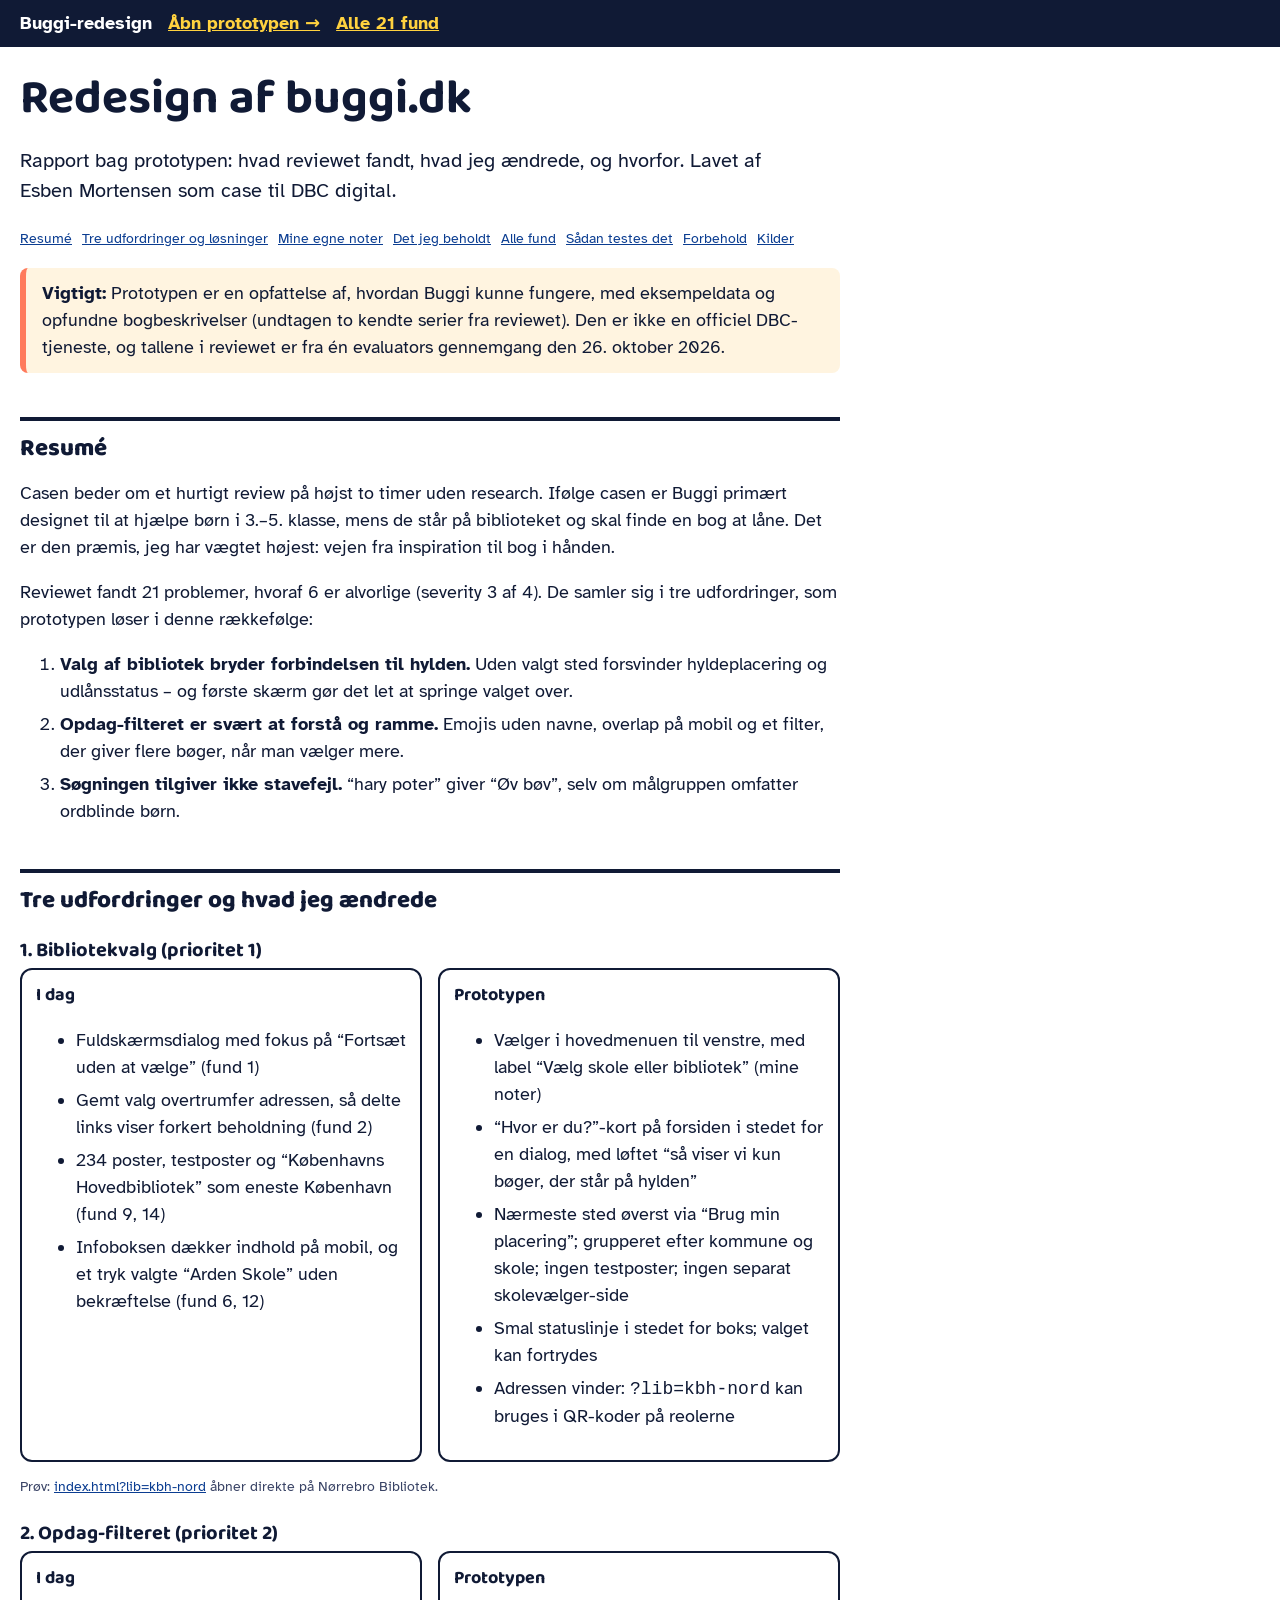
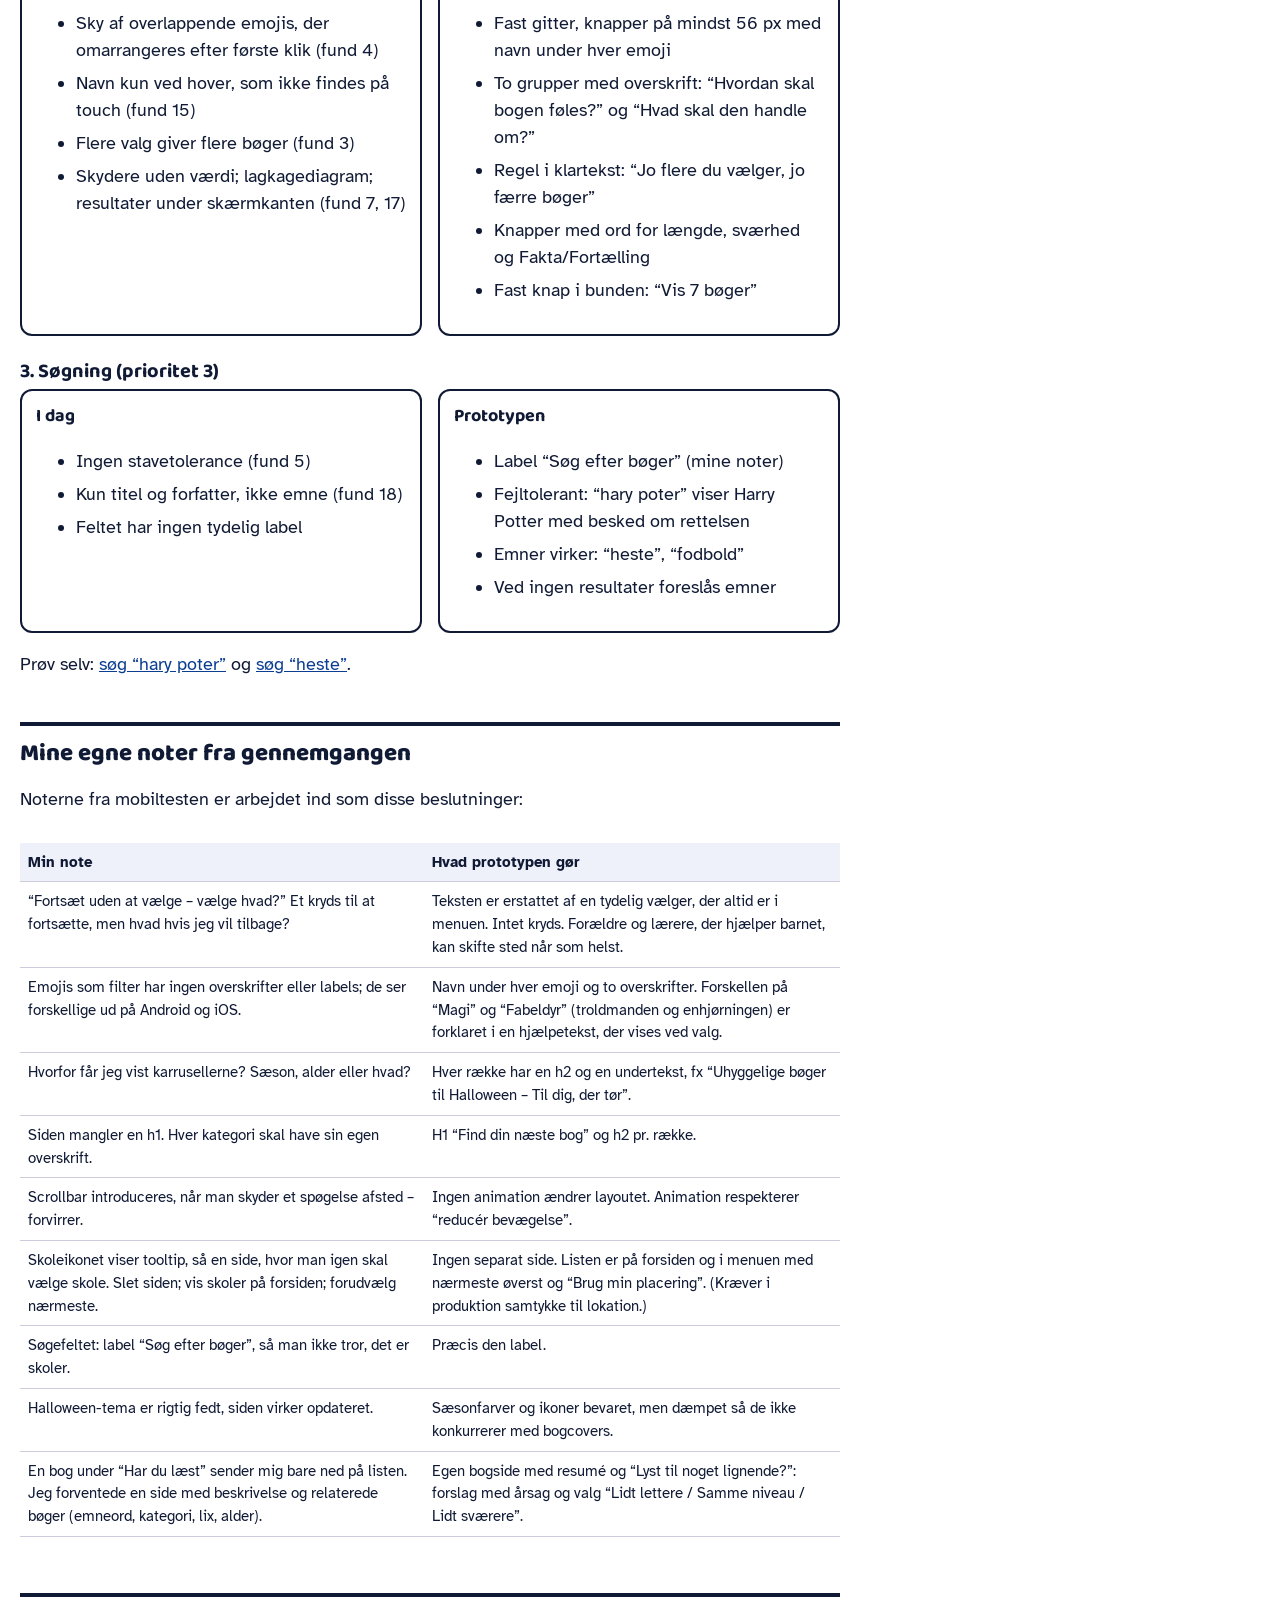
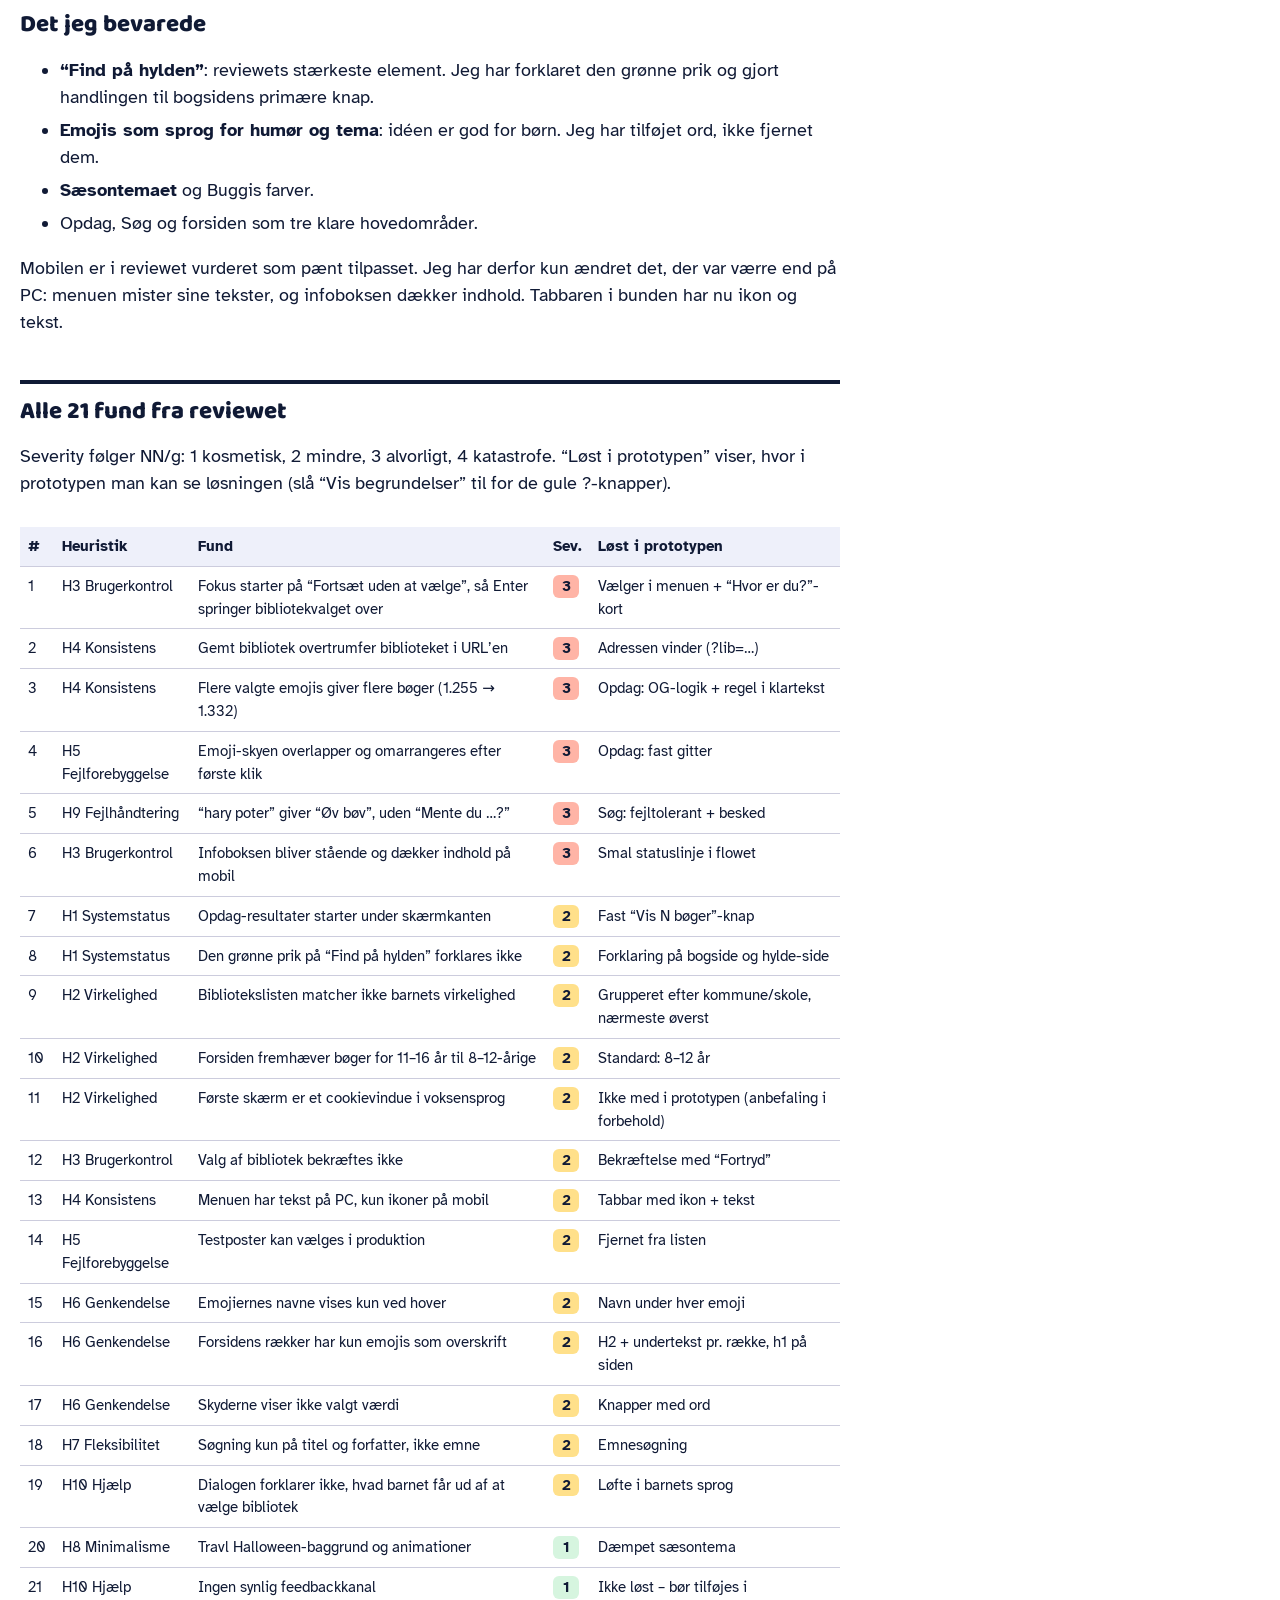
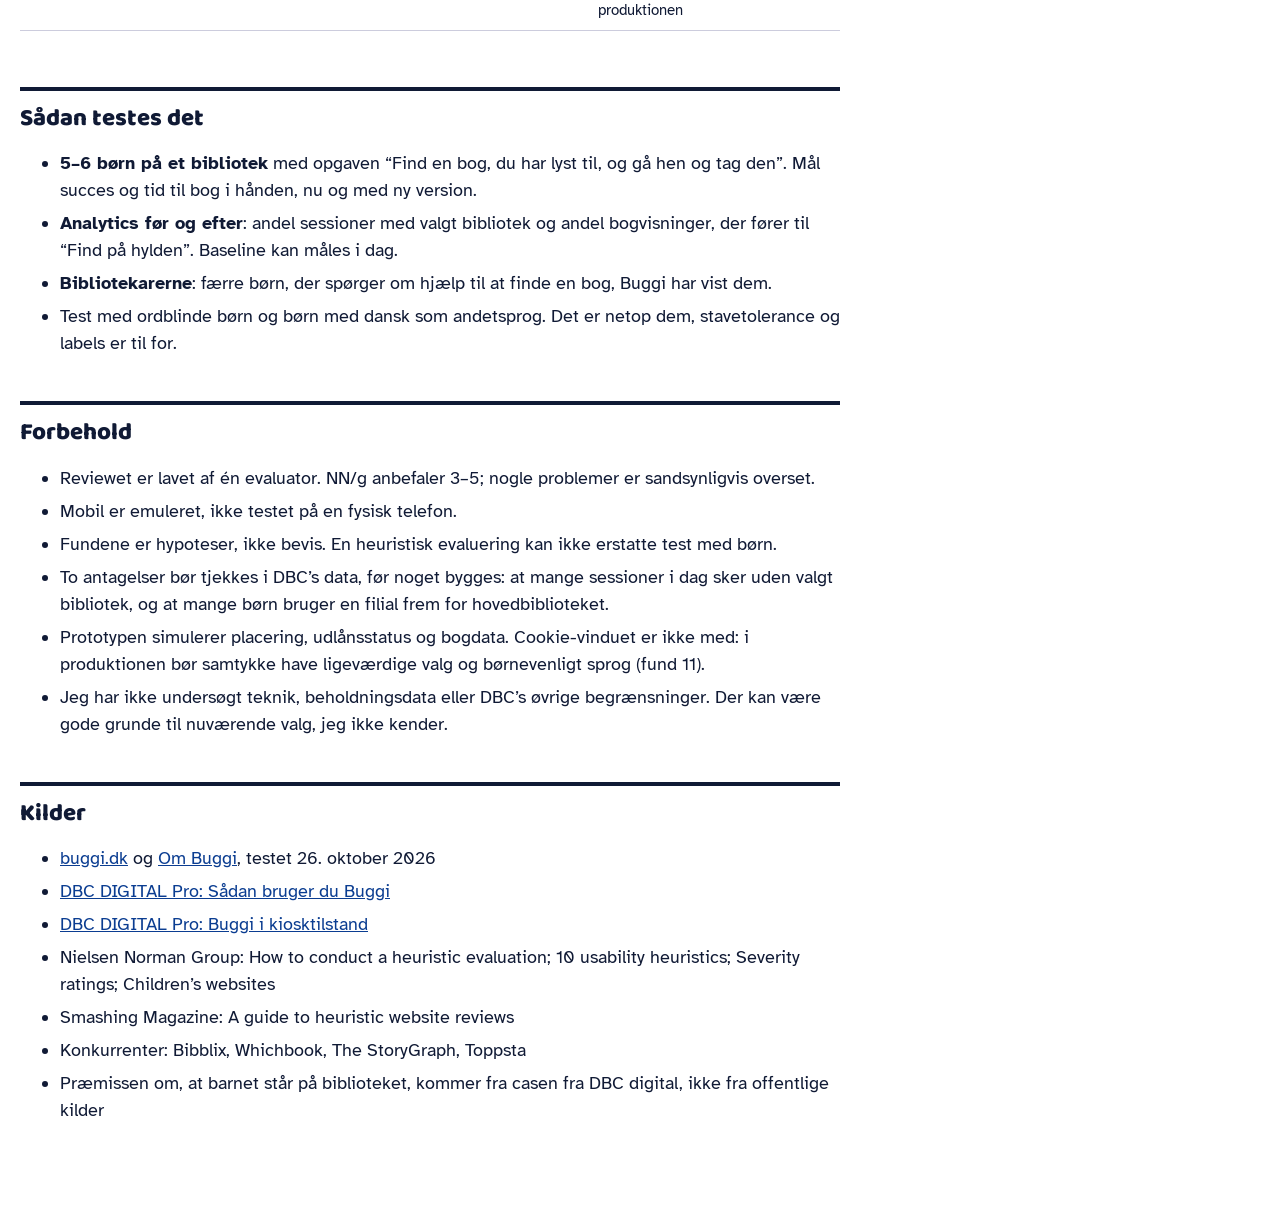
==== report.html @ 377892bb "Add Buggi redesign prototype with rationale and report Co-Authored-By: Claude Sonnet 5.5 <noreply@an" ====
<!doctype html>
<html lang="da">
<head>
<meta charset="utf-8">
<meta name="viewport" content="width=device-width, initial-scale=1">
<title>Redesign af Buggi: rapport og begrundelser</title>
<meta name="description" content="UX-review og begrundelser bag redesign-prototypen af buggi.dk. Lavet som case til DBC digital.">
<link href="https://fonts.googleapis.com/css2?family=Atkinson+Hyperlegible:wght@400;700&family=Baloo+2:wght@600;800&display=swap" rel="stylesheet">
<style>
  :root{--f-head:"Baloo 2","Atkinson Hyperlegible",system-ui,sans-serif}
  *{box-sizing:border-box}
  h1,h2,h3{font-family:var(--f-head);line-height:1.15;margin:0}
  h2{font-size:1.5rem;font-weight:800}
  body{margin:0;background:#fff;color:#101a35;font:400 18px/1.5 "Atkinson Hyperlegible",system-ui,sans-serif}
  .small{font-size:.9rem}
  main{max-width:860px;padding:24px 20px 80px}
  a{color:#0b3d91}
  h1{font-size:clamp(2rem,5vw,3rem)} h2{margin:44px 0 10px;border-top:4px solid #101a35;padding-top:14px} h3{margin:24px 0 6px;font-size:1.25rem}
  .top{background:#101a35;color:#fff;padding:10px 20px;display:flex;gap:16px;flex-wrap:wrap;align-items:center}
  .top a{color:#ffd23f;font-weight:700}
  .lead{font-size:1.25rem;max-width:60ch}
  .box{background:#fff4e0;border-left:6px solid #ff7a5c;padding:12px 16px;border-radius:8px;margin:16px 0}
  table{width:100%;border-collapse:collapse;font-size:.95rem;margin:12px 0}
  th,td{border-bottom:1px solid #ccd;padding:8px 8px;text-align:left;vertical-align:top}
  th{background:#eef0fa;position:sticky;top:0}
  .tbl{overflow-x:auto}
  .sev{display:inline-block;min-width:26px;text-align:center;border-radius:6px;font-weight:700;padding:0 6px}
  .s3{background:#ffb4a6}.s2{background:#ffe08a}.s1{background:#d6f5df}
  ol.t li,ul li{margin:6px 0}
  .tr{display:grid;grid-template-columns:1fr 1fr;gap:16px}
  .tr>div{border:2px solid #101a35;border-radius:12px;padding:12px 14px}
  .tr h4{margin:0 0 4px;font-family:var(--f-head)}
  @media (max-width:640px){.tr{grid-template-columns:1fr}}
  .toc a{display:inline-block;margin:2px 10px 2px 0}
  .small{color:#3a4466}
  h4{color:#101a35}
  :focus-visible{outline:3px solid #0b3d91}
</style>
</head>
<body>
<div class="top"><strong>Buggi-redesign</strong><a href="index.html">Åbn prototypen →</a><a href="#fund">Alle 21 fund</a></div>
<main>
<h1>Redesign af buggi.dk</h1>
<p class="lead">Rapport bag prototypen: hvad reviewet fandt, hvad jeg ændrede, og hvorfor. Lavet af Esben Mortensen som case til DBC digital.</p>
<p class="small toc"><a href="#resume">Resumé</a><a href="#valg">Tre udfordringer og løsninger</a><a href="#noter">Mine egne noter</a><a href="#behold">Det jeg beholdt</a><a href="#fund">Alle fund</a><a href="#test">Sådan testes det</a><a href="#forbehold">Forbehold</a><a href="#kilder">Kilder</a></p>
<div class="box"><b>Vigtigt:</b> Prototypen er en opfattelse af, hvordan Buggi kunne fungere, med eksempeldata og opfundne bogbeskrivelser (undtagen to kendte serier fra reviewet). Den er ikke en officiel DBC-tjeneste, og tallene i reviewet er fra én evaluators gennemgang den 26. oktober 2026.</div>

<h2 id="resume">Resumé</h2>
<p>Casen beder om et hurtigt review på højst to timer uden research. Ifølge casen er Buggi primært designet til at hjælpe børn i 3.–5. klasse, mens de står på biblioteket og skal finde en bog at låne. Det er den præmis, jeg har vægtet højest: vejen fra inspiration til bog i hånden.</p>
<p>Reviewet fandt 21 problemer, hvoraf 6 er alvorlige (severity 3 af 4). De samler sig i tre udfordringer, som prototypen løser i denne rækkefølge:</p>
<ol class="t">
  <li><b>Valg af bibliotek bryder forbindelsen til hylden.</b> Uden valgt sted forsvinder hyldeplacering og udlånsstatus – og første skærm gør det let at springe valget over.</li>
  <li><b>Opdag-filteret er svært at forstå og ramme.</b> Emojis uden navne, overlap på mobil og et filter, der giver flere bøger, når man vælger mere.</li>
  <li><b>Søgningen tilgiver ikke stavefejl.</b> “hary poter” giver “Øv bøv”, selv om målgruppen omfatter ordblinde børn.</li>
</ol>

<h2 id="valg">Tre udfordringer og hvad jeg ændrede</h2>
<h3>1. Bibliotekvalg (prioritet 1)</h3>
<div class="tr">
  <div><h4>I dag</h4><ul><li>Fuldskærmsdialog med fokus på “Fortsæt uden at vælge” (fund 1)</li><li>Gemt valg overtrumfer adressen, så delte links viser forkert beholdning (fund 2)</li><li>234 poster, testposter og “Københavns Hovedbibliotek” som eneste København (fund 9, 14)</li><li>Infoboksen dækker indhold på mobil, og et tryk valgte “Arden Skole” uden bekræftelse (fund 6, 12)</li></ul></div>
  <div><h4>Prototypen</h4><ul><li>Vælger i hovedmenuen til venstre, med label “Vælg skole eller bibliotek” (mine noter)</li><li>“Hvor er du?”-kort på forsiden i stedet for en dialog, med løftet “så viser vi kun bøger, der står på hylden”</li><li>Nærmeste sted øverst via “Brug min placering”; grupperet efter kommune og skole; ingen testposter; ingen separat skolevælger-side</li><li>Smal statuslinje i stedet for boks; valget kan fortrydes</li><li>Adressen vinder: <code>?lib=kbh-nord</code> kan bruges i QR-koder på reolerne</li></ul></div>
</div>
<p class="small">Prøv: <a href="index.html?lib=kbh-nord">index.html?lib=kbh-nord</a> åbner direkte på Nørrebro Bibliotek.</p>
<h3>2. Opdag-filteret (prioritet 2)</h3>
<div class="tr">
  <div><h4>I dag</h4><ul><li>Sky af overlappende emojis, der omarrangeres efter første klik (fund 4)</li><li>Navn kun ved hover, som ikke findes på touch (fund 15)</li><li>Flere valg giver flere bøger (fund 3)</li><li>Skydere uden værdi; lagkagediagram; resultater under skærmkanten (fund 7, 17)</li></ul></div>
  <div><h4>Prototypen</h4><ul><li>Fast gitter, knapper på mindst 56 px med navn under hver emoji</li><li>To grupper med overskrift: “Hvordan skal bogen føles?” og “Hvad skal den handle om?”</li><li>Regel i klartekst: “Jo flere du vælger, jo færre bøger”</li><li>Knapper med ord for længde, sværhed og Fakta/Fortælling</li><li>Fast knap i bunden: “Vis 7 bøger”</li></ul></div>
</div>
<h3>3. Søgning (prioritet 3)</h3>
<div class="tr">
  <div><h4>I dag</h4><ul><li>Ingen stavetolerance (fund 5)</li><li>Kun titel og forfatter, ikke emne (fund 18)</li><li>Feltet har ingen tydelig label</li></ul></div>
  <div><h4>Prototypen</h4><ul><li>Label “Søg efter bøger” (mine noter)</li><li>Fejltolerant: “hary poter” viser Harry Potter med besked om rettelsen</li><li>Emner virker: “heste”, “fodbold”</li><li>Ved ingen resultater foreslås emner</li></ul></div>
</div>
<p>Prøv selv: <a href="index.html#/search?q=hary%20poter">søg “hary poter”</a> og <a href="index.html#/search?q=heste">søg “heste”</a>.</p>

<h2 id="noter">Mine egne noter fra gennemgangen</h2>
<p>Noterne fra mobiltesten er arbejdet ind som disse beslutninger:</p>
<div class="tbl"><table>
<tr><th>Min note</th><th>Hvad prototypen gør</th></tr>
<tr><td>“Fortsæt uden at vælge – vælge hvad?” Et kryds til at fortsætte, men hvad hvis jeg vil tilbage?</td><td>Teksten er erstattet af en tydelig vælger, der altid er i menuen. Intet kryds. Forældre og lærere, der hjælper barnet, kan skifte sted når som helst.</td></tr>
<tr><td>Emojis som filter har ingen overskrifter eller labels; de ser forskellige ud på Android og iOS.</td><td>Navn under hver emoji og to overskrifter. Forskellen på “Magi” og “Fabeldyr” (troldmanden og enhjørningen) er forklaret i en hjælpetekst, der vises ved valg.</td></tr>
<tr><td>Hvorfor får jeg vist karrusellerne? Sæson, alder eller hvad?</td><td>Hver række har en h2 og en undertekst, fx “Uhyggelige bøger til Halloween – Til dig, der tør”.</td></tr>
<tr><td>Siden mangler en h1. Hver kategori skal have sin egen overskrift.</td><td>H1 “Find din næste bog” og h2 pr. række.</td></tr>
<tr><td>Scrollbar introduceres, når man skyder et spøgelse afsted – forvirrer.</td><td>Ingen animation ændrer layoutet. Animation respekterer “reducér bevægelse”.</td></tr>
<tr><td>Skoleikonet viser tooltip, så en side, hvor man igen skal vælge skole. Slet siden; vis skoler på forsiden; forudvælg nærmeste.</td><td>Ingen separat side. Listen er på forsiden og i menuen med nærmeste øverst og “Brug min placering”. (Kræver i produktion samtykke til lokation.)</td></tr>
<tr><td>Søgefeltet: label “Søg efter bøger”, så man ikke tror, det er skoler.</td><td>Præcis den label.</td></tr>
<tr><td>Halloween-tema er rigtig fedt, siden virker opdateret.</td><td>Sæsonfarver og ikoner bevaret, men dæmpet så de ikke konkurrerer med bogcovers.</td></tr>
<tr><td>En bog under “Har du læst” sender mig bare ned på listen. Jeg forventede en side med beskrivelse og relaterede bøger (emneord, kategori, lix, alder).</td><td>Egen bogside med resumé og “Lyst til noget lignende?”: forslag med årsag og valg “Lidt lettere / Samme niveau / Lidt sværere”.</td></tr>
</table></div>

<h2 id="behold">Det jeg bevarede</h2>
<ul>
  <li><b>“Find på hylden”</b>: reviewets stærkeste element. Jeg har forklaret den grønne prik og gjort handlingen til bogsidens primære knap.</li>
  <li><b>Emojis som sprog for humør og tema</b>: idéen er god for børn. Jeg har tilføjet ord, ikke fjernet dem.</li>
  <li><b>Sæsontemaet</b> og Buggis farver.</li>
  <li>Opdag, Søg og forsiden som tre klare hovedområder.</li>
</ul>
<p>Mobilen er i reviewet vurderet som pænt tilpasset. Jeg har derfor kun ændret det, der var værre end på PC: menuen mister sine tekster, og infoboksen dækker indhold. Tabbaren i bunden har nu ikon og tekst.</p>

<h2 id="fund">Alle 21 fund fra reviewet</h2>
<p>Severity følger NN/g: 1 kosmetisk, 2 mindre, 3 alvorligt, 4 katastrofe. “Løst i prototypen” viser, hvor i prototypen man kan se løsningen (slå “Vis begrundelser” til for de gule ?-knapper).</p>
<div class="tbl"><table id="ftab"><thead><tr><th>#</th><th>Heuristik</th><th>Fund</th><th>Sev.</th><th>Løst i prototypen</th></tr></thead><tbody></tbody></table></div>

<h2 id="test">Sådan testes det</h2>
<ul>
  <li><b>5–6 børn på et bibliotek</b> med opgaven “Find en bog, du har lyst til, og gå hen og tag den”. Mål succes og tid til bog i hånden, nu og med ny version.</li>
  <li><b>Analytics før og efter</b>: andel sessioner med valgt bibliotek og andel bogvisninger, der fører til “Find på hylden”. Baseline kan måles i dag.</li>
  <li><b>Bibliotekarerne</b>: færre børn, der spørger om hjælp til at finde en bog, Buggi har vist dem.</li>
  <li>Test med ordblinde børn og børn med dansk som andetsprog. Det er netop dem, stavetolerance og labels er til for.</li>
</ul>

<h2 id="forbehold">Forbehold</h2>
<ul>
  <li>Reviewet er lavet af én evaluator. NN/g anbefaler 3–5; nogle problemer er sandsynligvis overset.</li>
  <li>Mobil er emuleret, ikke testet på en fysisk telefon.</li>
  <li>Fundene er hypoteser, ikke bevis. En heuristisk evaluering kan ikke erstatte test med børn.</li>
  <li>To antagelser bør tjekkes i DBC’s data, før noget bygges: at mange sessioner i dag sker uden valgt bibliotek, og at mange børn bruger en filial frem for hovedbiblioteket.</li>
  <li>Prototypen simulerer placering, udlånsstatus og bogdata. Cookie-vinduet er ikke med: i produktionen bør samtykke have ligeværdige valg og børnevenligt sprog (fund 11).</li>
  <li>Jeg har ikke undersøgt teknik, beholdningsdata eller DBC’s øvrige begrænsninger. Der kan være gode grunde til nuværende valg, jeg ikke kender.</li>
</ul>

<h2 id="kilder">Kilder</h2>
<ul>
  <li><a href="https://buggi.dk">buggi.dk</a> og <a href="https://buggi.dk/about">Om Buggi</a>, testet 26. oktober 2026</li>
  <li><a href="https://pro.dbcdigital.dk/dokumentation/buggi/saadan-bruges-buggi/">DBC DIGITAL Pro: Sådan bruger du Buggi</a></li>
  <li><a href="https://pro.dbcdigital.dk/dokumentation/buggi/buggi-i-kiosktilstand/">DBC DIGITAL Pro: Buggi i kiosktilstand</a></li>
  <li>Nielsen Norman Group: How to conduct a heuristic evaluation; 10 usability heuristics; Severity ratings; Children’s websites</li>
  <li>Smashing Magazine: A guide to heuristic website reviews</li>
  <li>Konkurrenter: Bibblix, Whichbook, The StoryGraph, Toppsta</li>
  <li>Præmissen om, at barnet står på biblioteket, kommer fra casen fra DBC digital, ikke fra offentlige kilder</li>
</ul>
</main>
<script>
const F=[
[1,"H3 Brugerkontrol","Fokus starter på “Fortsæt uden at vælge”, så Enter springer bibliotekvalget over",3,"Vælger i menuen + “Hvor er du?”-kort"],
[2,"H4 Konsistens","Gemt bibliotek overtrumfer biblioteket i URL’en",3,"Adressen vinder (?lib=…)"],
[3,"H4 Konsistens","Flere valgte emojis giver flere bøger (1.255 → 1.332)",3,"Opdag: OG-logik + regel i klartekst"],
[4,"H5 Fejlforebyggelse","Emoji-skyen overlapper og omarrangeres efter første klik",3,"Opdag: fast gitter"],
[5,"H9 Fejlhåndtering","“hary poter” giver “Øv bøv”, uden “Mente du …?”",3,"Søg: fejltolerant + besked"],
[6,"H3 Brugerkontrol","Infoboksen bliver stående og dækker indhold på mobil",3,"Smal statuslinje i flowet"],
[7,"H1 Systemstatus","Opdag-resultater starter under skærmkanten",2,"Fast “Vis N bøger”-knap"],
[8,"H1 Systemstatus","Den grønne prik på “Find på hylden” forklares ikke",2,"Forklaring på bogside og hylde-side"],
[9,"H2 Virkelighed","Bibliotekslisten matcher ikke barnets virkelighed",2,"Grupperet efter kommune/skole, nærmeste øverst"],
[10,"H2 Virkelighed","Forsiden fremhæver bøger for 11–16 år til 8–12-årige",2,"Standard: 8–12 år"],
[11,"H2 Virkelighed","Første skærm er et cookievindue i voksensprog",2,"Ikke med i prototypen (anbefaling i forbehold)"],
[12,"H3 Brugerkontrol","Valg af bibliotek bekræftes ikke",2,"Bekræftelse med “Fortryd”"],
[13,"H4 Konsistens","Menuen har tekst på PC, kun ikoner på mobil",2,"Tabbar med ikon + tekst"],
[14,"H5 Fejlforebyggelse","Testposter kan vælges i produktion",2,"Fjernet fra listen"],
[15,"H6 Genkendelse","Emojiernes navne vises kun ved hover",2,"Navn under hver emoji"],
[16,"H6 Genkendelse","Forsidens rækker har kun emojis som overskrift",2,"H2 + undertekst pr. række, h1 på siden"],
[17,"H6 Genkendelse","Skyderne viser ikke valgt værdi",2,"Knapper med ord"],
[18,"H7 Fleksibilitet","Søgning kun på titel og forfatter, ikke emne",2,"Emnesøgning"],
[19,"H10 Hjælp","Dialogen forklarer ikke, hvad barnet får ud af at vælge bibliotek",2,"Løfte i barnets sprog"],
[20,"H8 Minimalisme","Travl Halloween-baggrund og animationer",1,"Dæmpet sæsontema"],
[21,"H10 Hjælp","Ingen synlig feedbackkanal",1,"Ikke løst – bør tilføjes i produktionen"]];
document.querySelector("#ftab tbody").innerHTML=F.map(r=>`<tr><td>${r[0]}</td><td>${r[1]}</td><td>${r[2]}</td><td><span class="sev s${r[3]}">${r[3]}</span></td><td>${r[4]}</td></tr>`).join("");
</script>
</body>
</html>
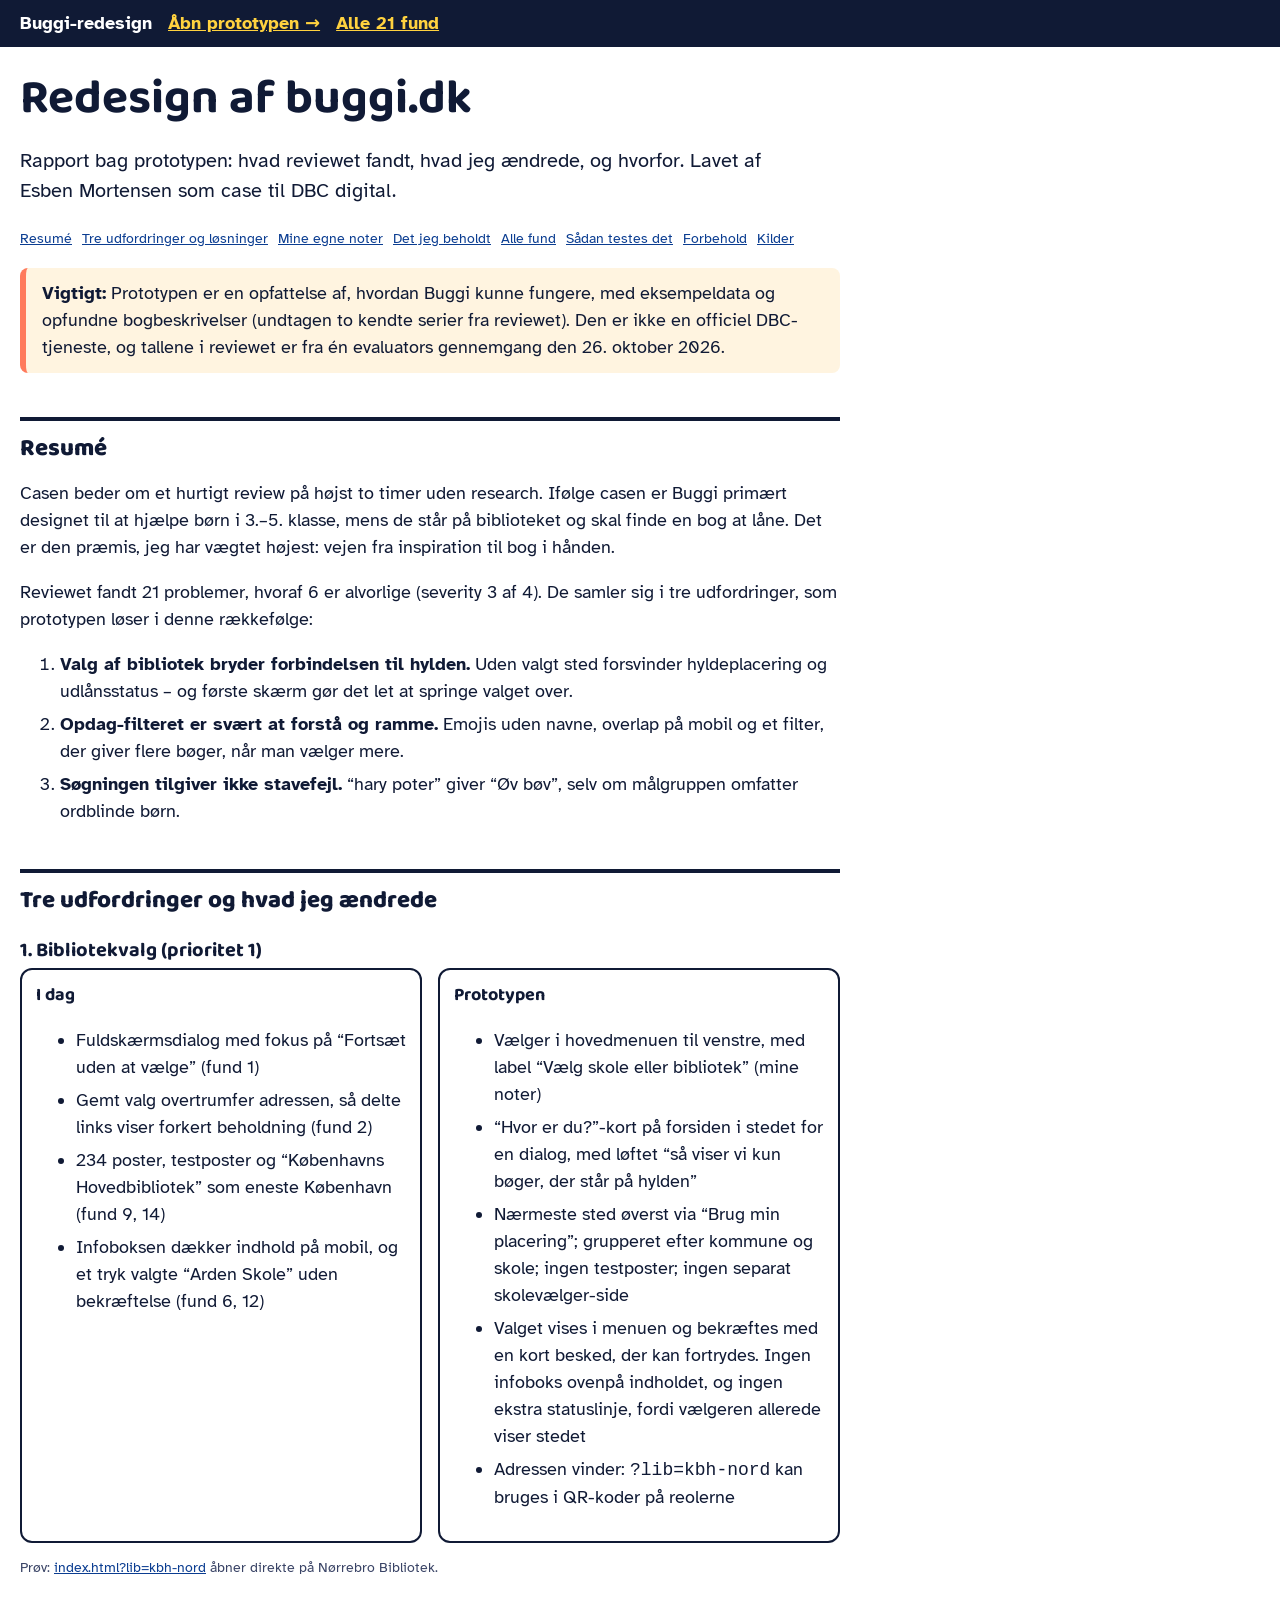
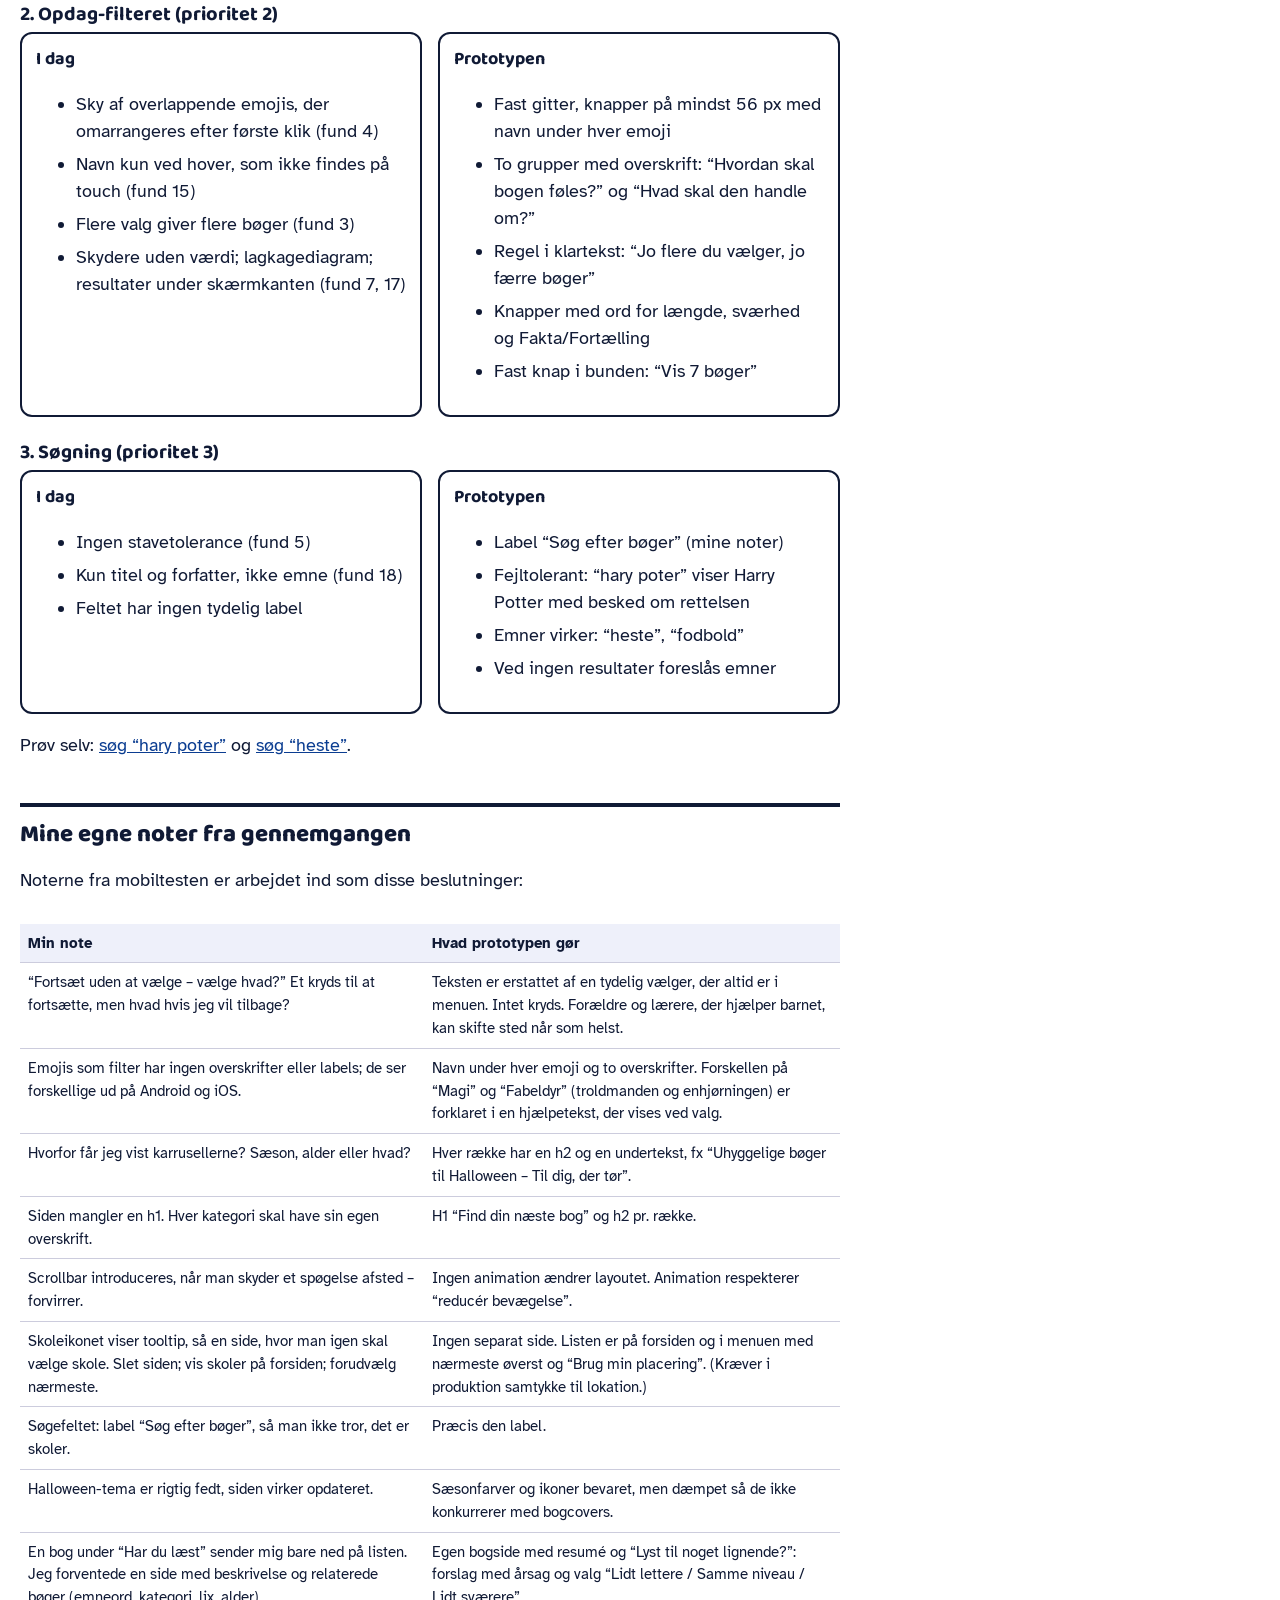
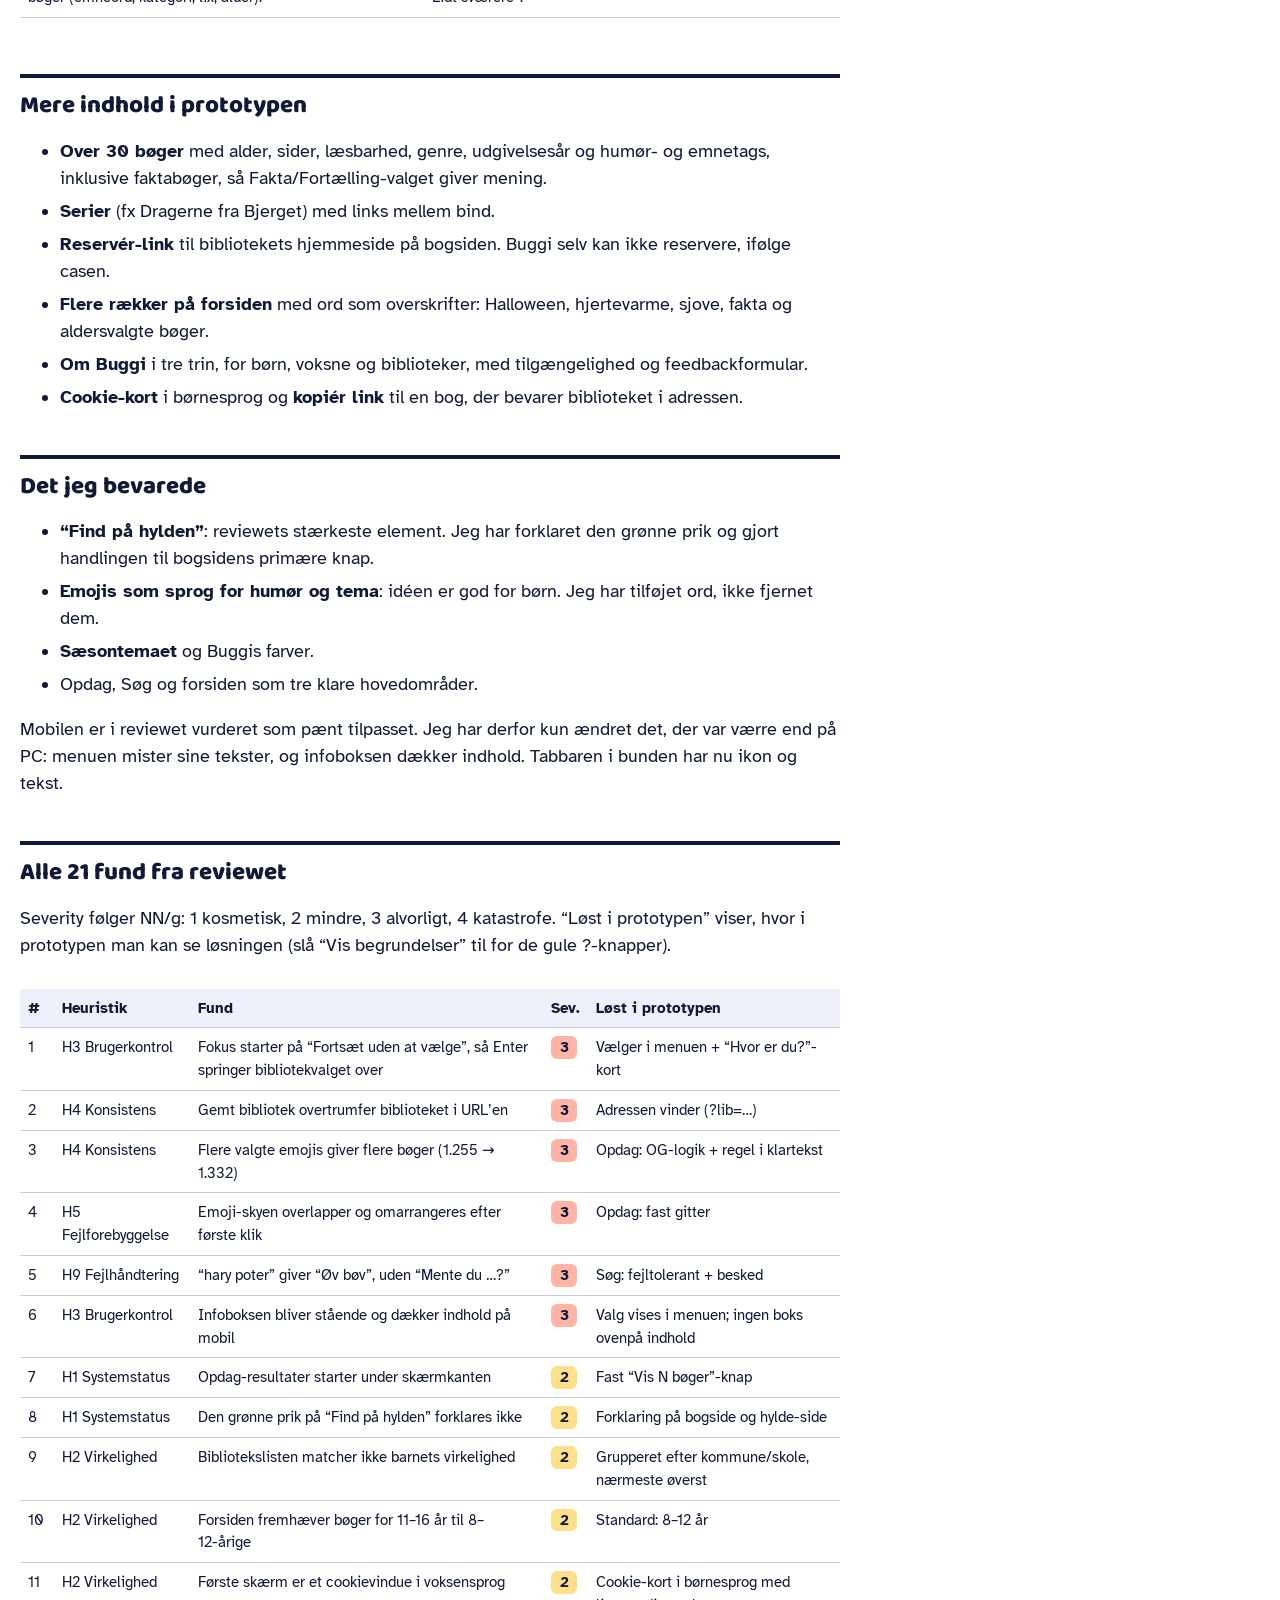
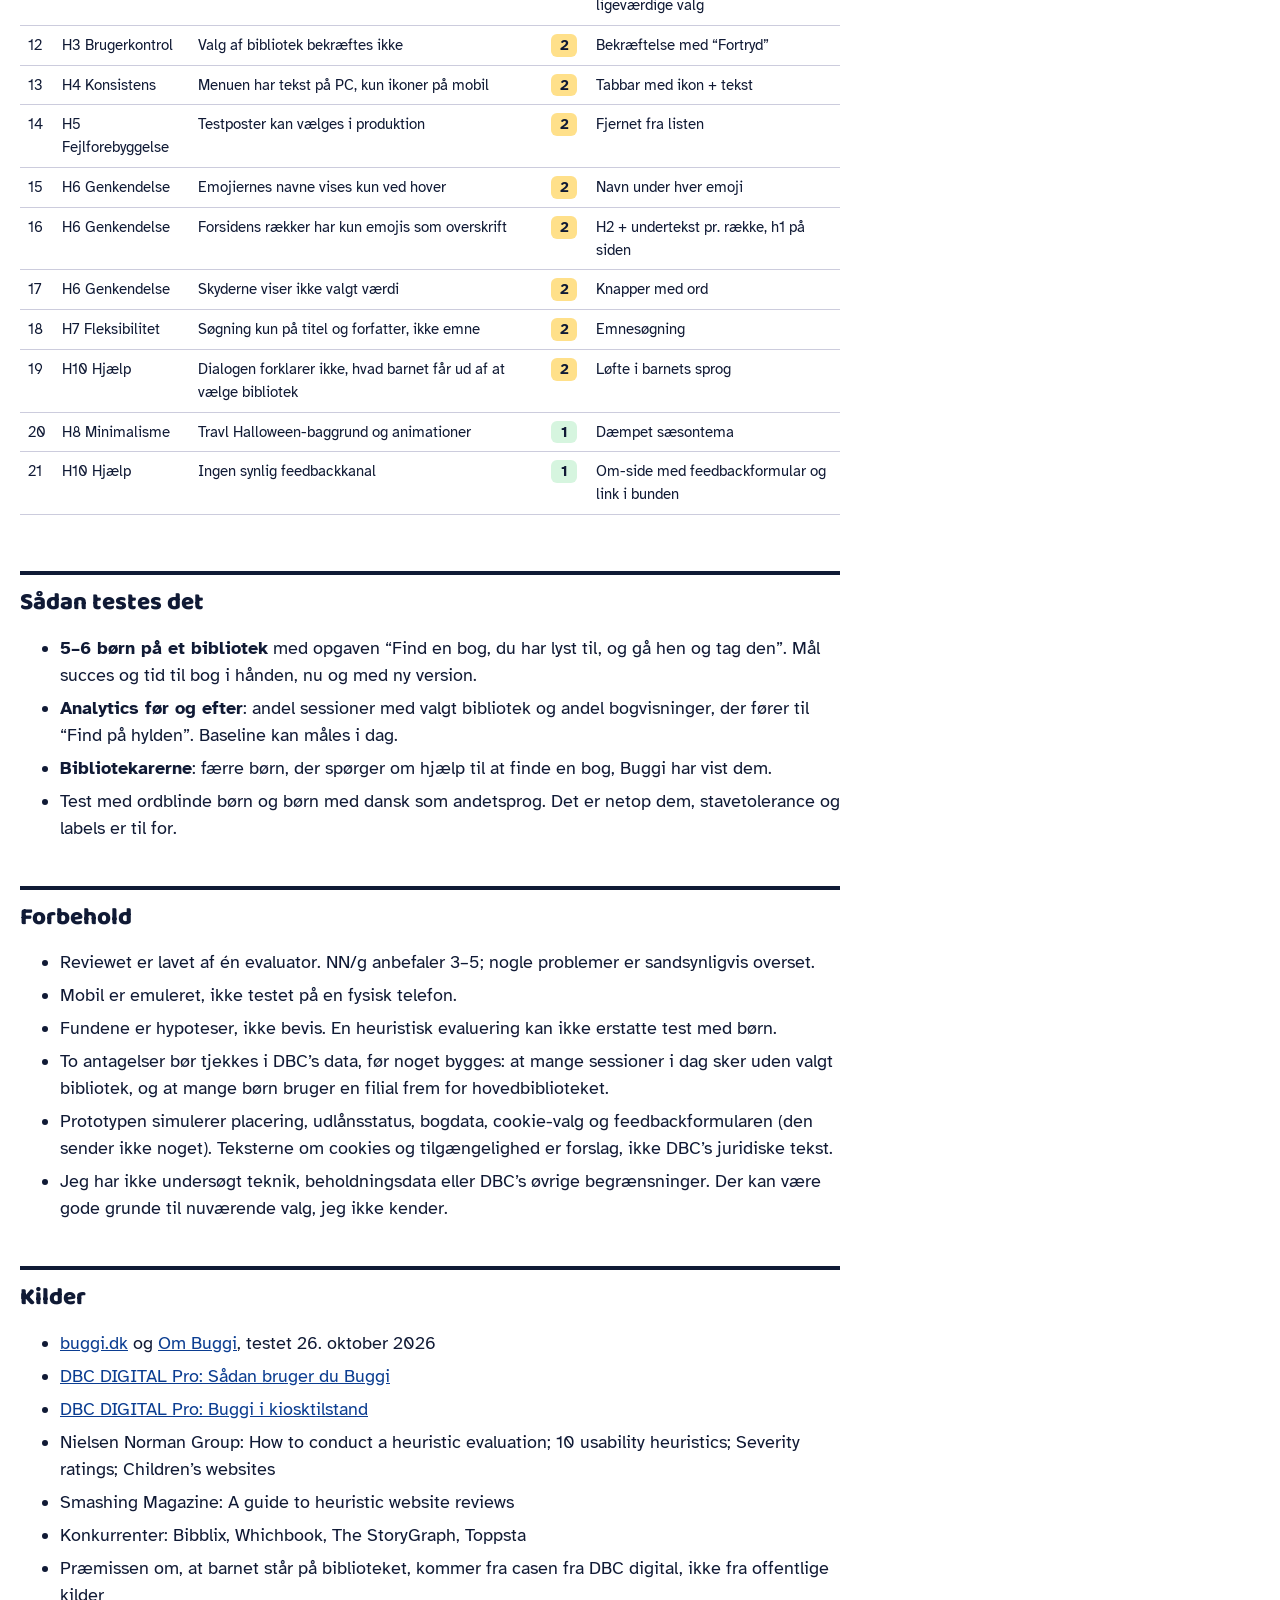
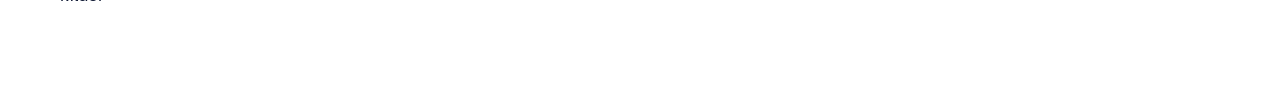
==== commit 1174b0ba: "Fuldend prototype: flere bøger, serier, Om-side, feedback, cookie-kort; fjern statuslinje Co-Authore" ====
--- a/report.html
+++ b/report.html
@@ -58,7 +58,7 @@
 <h3>1. Bibliotekvalg (prioritet 1)</h3>
 <div class="tr">
   <div><h4>I dag</h4><ul><li>Fuldskærmsdialog med fokus på “Fortsæt uden at vælge” (fund 1)</li><li>Gemt valg overtrumfer adressen, så delte links viser forkert beholdning (fund 2)</li><li>234 poster, testposter og “Københavns Hovedbibliotek” som eneste København (fund 9, 14)</li><li>Infoboksen dækker indhold på mobil, og et tryk valgte “Arden Skole” uden bekræftelse (fund 6, 12)</li></ul></div>
-  <div><h4>Prototypen</h4><ul><li>Vælger i hovedmenuen til venstre, med label “Vælg skole eller bibliotek” (mine noter)</li><li>“Hvor er du?”-kort på forsiden i stedet for en dialog, med løftet “så viser vi kun bøger, der står på hylden”</li><li>Nærmeste sted øverst via “Brug min placering”; grupperet efter kommune og skole; ingen testposter; ingen separat skolevælger-side</li><li>Smal statuslinje i stedet for boks; valget kan fortrydes</li><li>Adressen vinder: <code>?lib=kbh-nord</code> kan bruges i QR-koder på reolerne</li></ul></div>
+  <div><h4>Prototypen</h4><ul><li>Vælger i hovedmenuen til venstre, med label “Vælg skole eller bibliotek” (mine noter)</li><li>“Hvor er du?”-kort på forsiden i stedet for en dialog, med løftet “så viser vi kun bøger, der står på hylden”</li><li>Nærmeste sted øverst via “Brug min placering”; grupperet efter kommune og skole; ingen testposter; ingen separat skolevælger-side</li><li>Valget vises i menuen og bekræftes med en kort besked, der kan fortrydes. Ingen infoboks ovenpå indholdet, og ingen ekstra statuslinje, fordi vælgeren allerede viser stedet</li><li>Adressen vinder: <code>?lib=kbh-nord</code> kan bruges i QR-koder på reolerne</li></ul></div>
 </div>
 <p class="small">Prøv: <a href="index.html?lib=kbh-nord">index.html?lib=kbh-nord</a> åbner direkte på Nørrebro Bibliotek.</p>
 <h3>2. Opdag-filteret (prioritet 2)</h3>
@@ -88,6 +88,7 @@
 <tr><td>En bog under “Har du læst” sender mig bare ned på listen. Jeg forventede en side med beskrivelse og relaterede bøger (emneord, kategori, lix, alder).</td><td>Egen bogside med resumé og “Lyst til noget lignende?”: forslag med årsag og valg “Lidt lettere / Samme niveau / Lidt sværere”.</td></tr>
 </table></div>
 
+<h2 id="indhold">Mere indhold i prototypen</h2><ul><li><b>Over 30 bøger</b> med alder, sider, læsbarhed, genre, udgivelsesår og humør- og emnetags, inklusive faktabøger, så Fakta/Fortælling-valget giver mening.</li><li><b>Serier</b> (fx Dragerne fra Bjerget) med links mellem bind.</li><li><b>Reservér-link</b> til bibliotekets hjemmeside på bogsiden. Buggi selv kan ikke reservere, ifølge casen.</li><li><b>Flere rækker på forsiden</b> med ord som overskrifter: Halloween, hjertevarme, sjove, fakta og aldersvalgte bøger.</li><li><b>Om Buggi</b> i tre trin, for børn, voksne og biblioteker, med tilgængelighed og feedbackformular.</li><li><b>Cookie-kort</b> i børnesprog og <b>kopiér link</b> til en bog, der bevarer biblioteket i adressen.</li></ul>
 <h2 id="behold">Det jeg bevarede</h2>
 <ul>
   <li><b>“Find på hylden”</b>: reviewets stærkeste element. Jeg har forklaret den grønne prik og gjort handlingen til bogsidens primære knap.</li>
@@ -115,7 +116,7 @@
   <li>Mobil er emuleret, ikke testet på en fysisk telefon.</li>
   <li>Fundene er hypoteser, ikke bevis. En heuristisk evaluering kan ikke erstatte test med børn.</li>
   <li>To antagelser bør tjekkes i DBC’s data, før noget bygges: at mange sessioner i dag sker uden valgt bibliotek, og at mange børn bruger en filial frem for hovedbiblioteket.</li>
-  <li>Prototypen simulerer placering, udlånsstatus og bogdata. Cookie-vinduet er ikke med: i produktionen bør samtykke have ligeværdige valg og børnevenligt sprog (fund 11).</li>
+  <li>Prototypen simulerer placering, udlånsstatus, bogdata, cookie-valg og feedbackformularen (den sender ikke noget). Teksterne om cookies og tilgængelighed er forslag, ikke DBC’s juridiske tekst.</li>
   <li>Jeg har ikke undersøgt teknik, beholdningsdata eller DBC’s øvrige begrænsninger. Der kan være gode grunde til nuværende valg, jeg ikke kender.</li>
 </ul>
 
@@ -137,12 +138,12 @@
 [3,"H4 Konsistens","Flere valgte emojis giver flere bøger (1.255 → 1.332)",3,"Opdag: OG-logik + regel i klartekst"],
 [4,"H5 Fejlforebyggelse","Emoji-skyen overlapper og omarrangeres efter første klik",3,"Opdag: fast gitter"],
 [5,"H9 Fejlhåndtering","“hary poter” giver “Øv bøv”, uden “Mente du …?”",3,"Søg: fejltolerant + besked"],
-[6,"H3 Brugerkontrol","Infoboksen bliver stående og dækker indhold på mobil",3,"Smal statuslinje i flowet"],
+[6,"H3 Brugerkontrol","Infoboksen bliver stående og dækker indhold på mobil",3,"Valg vises i menuen; ingen boks ovenpå indhold"],
 [7,"H1 Systemstatus","Opdag-resultater starter under skærmkanten",2,"Fast “Vis N bøger”-knap"],
 [8,"H1 Systemstatus","Den grønne prik på “Find på hylden” forklares ikke",2,"Forklaring på bogside og hylde-side"],
 [9,"H2 Virkelighed","Bibliotekslisten matcher ikke barnets virkelighed",2,"Grupperet efter kommune/skole, nærmeste øverst"],
 [10,"H2 Virkelighed","Forsiden fremhæver bøger for 11–16 år til 8–12-årige",2,"Standard: 8–12 år"],
-[11,"H2 Virkelighed","Første skærm er et cookievindue i voksensprog",2,"Ikke med i prototypen (anbefaling i forbehold)"],
+[11,"H2 Virkelighed","Første skærm er et cookievindue i voksensprog",2,"Cookie-kort i børnesprog med ligeværdige valg"],
 [12,"H3 Brugerkontrol","Valg af bibliotek bekræftes ikke",2,"Bekræftelse med “Fortryd”"],
 [13,"H4 Konsistens","Menuen har tekst på PC, kun ikoner på mobil",2,"Tabbar med ikon + tekst"],
 [14,"H5 Fejlforebyggelse","Testposter kan vælges i produktion",2,"Fjernet fra listen"],
@@ -152,7 +153,7 @@
 [18,"H7 Fleksibilitet","Søgning kun på titel og forfatter, ikke emne",2,"Emnesøgning"],
 [19,"H10 Hjælp","Dialogen forklarer ikke, hvad barnet får ud af at vælge bibliotek",2,"Løfte i barnets sprog"],
 [20,"H8 Minimalisme","Travl Halloween-baggrund og animationer",1,"Dæmpet sæsontema"],
-[21,"H10 Hjælp","Ingen synlig feedbackkanal",1,"Ikke løst – bør tilføjes i produktionen"]];
+[21,"H10 Hjælp","Ingen synlig feedbackkanal",1,"Om-side med feedbackformular og link i bunden"]];
 document.querySelector("#ftab tbody").innerHTML=F.map(r=>`<tr><td>${r[0]}</td><td>${r[1]}</td><td>${r[2]}</td><td><span class="sev s${r[3]}">${r[3]}</span></td><td>${r[4]}</td></tr>`).join("");
 </script>
 </body>
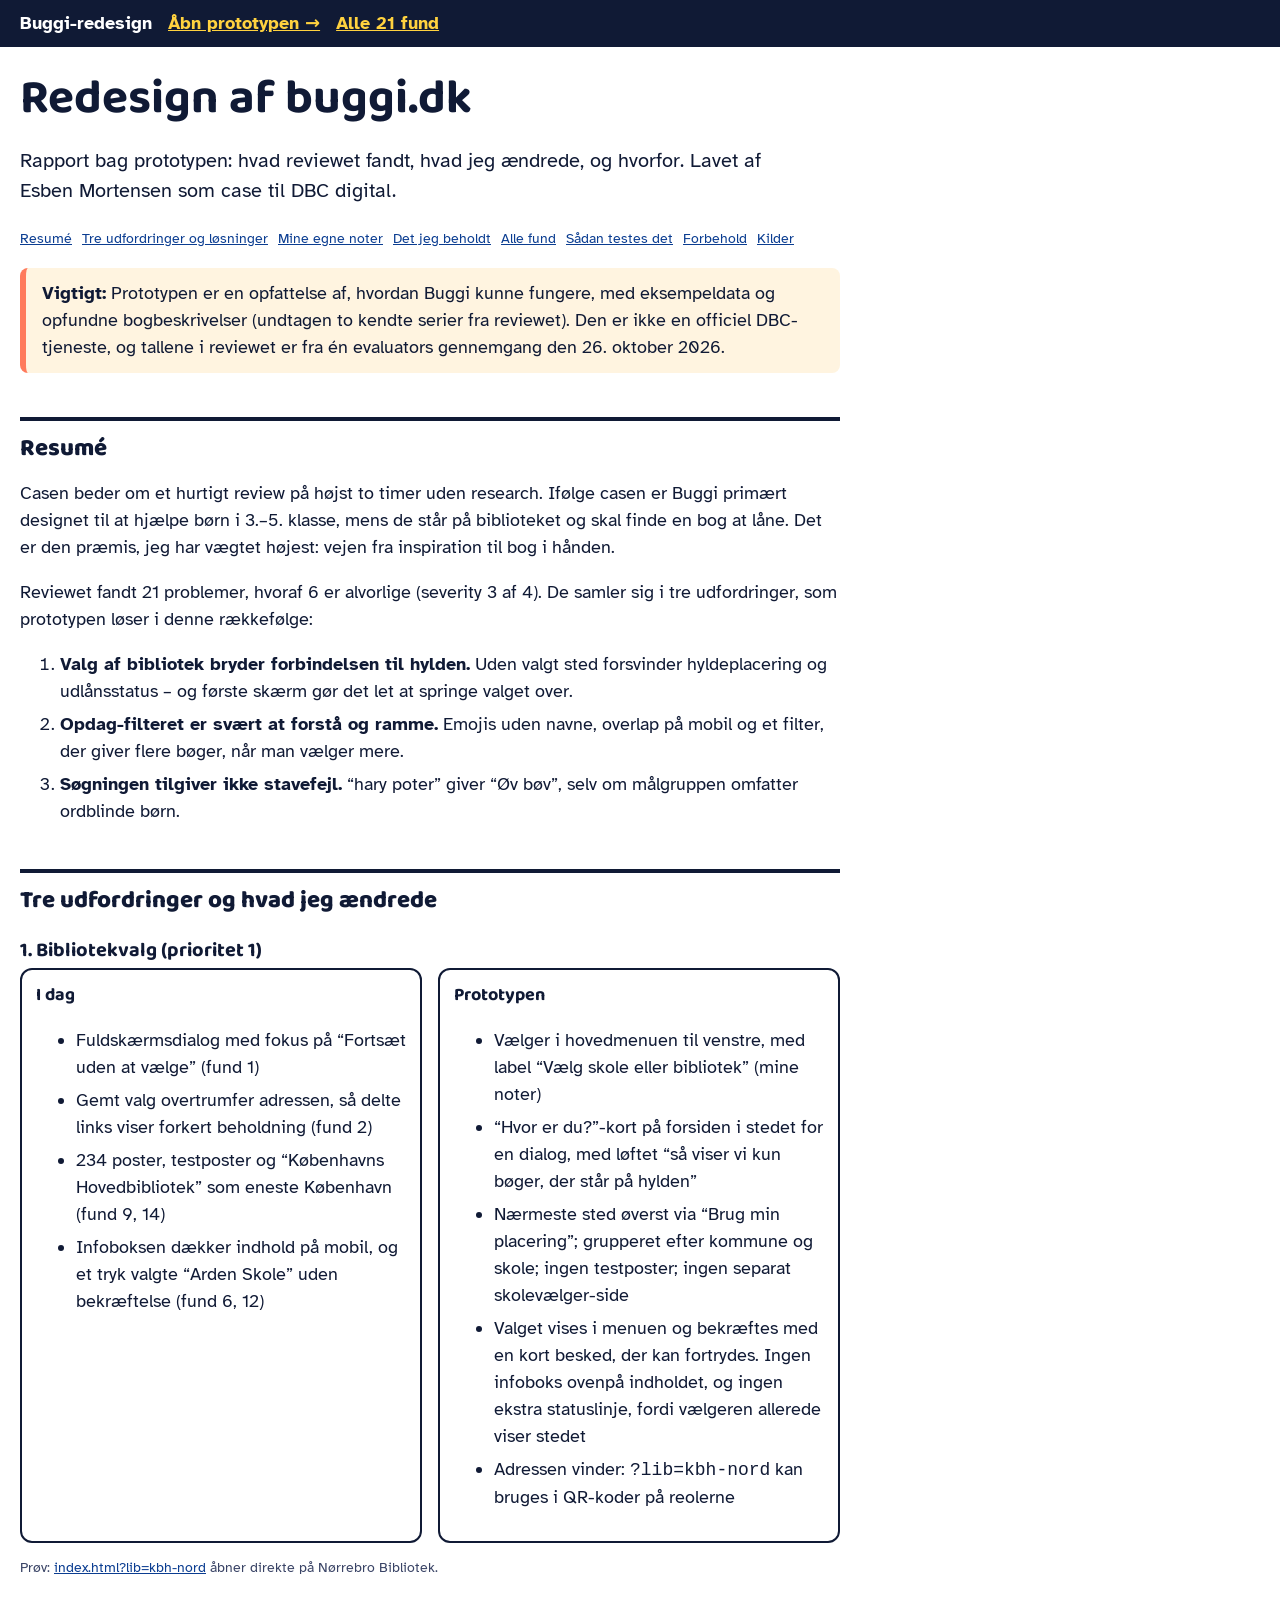
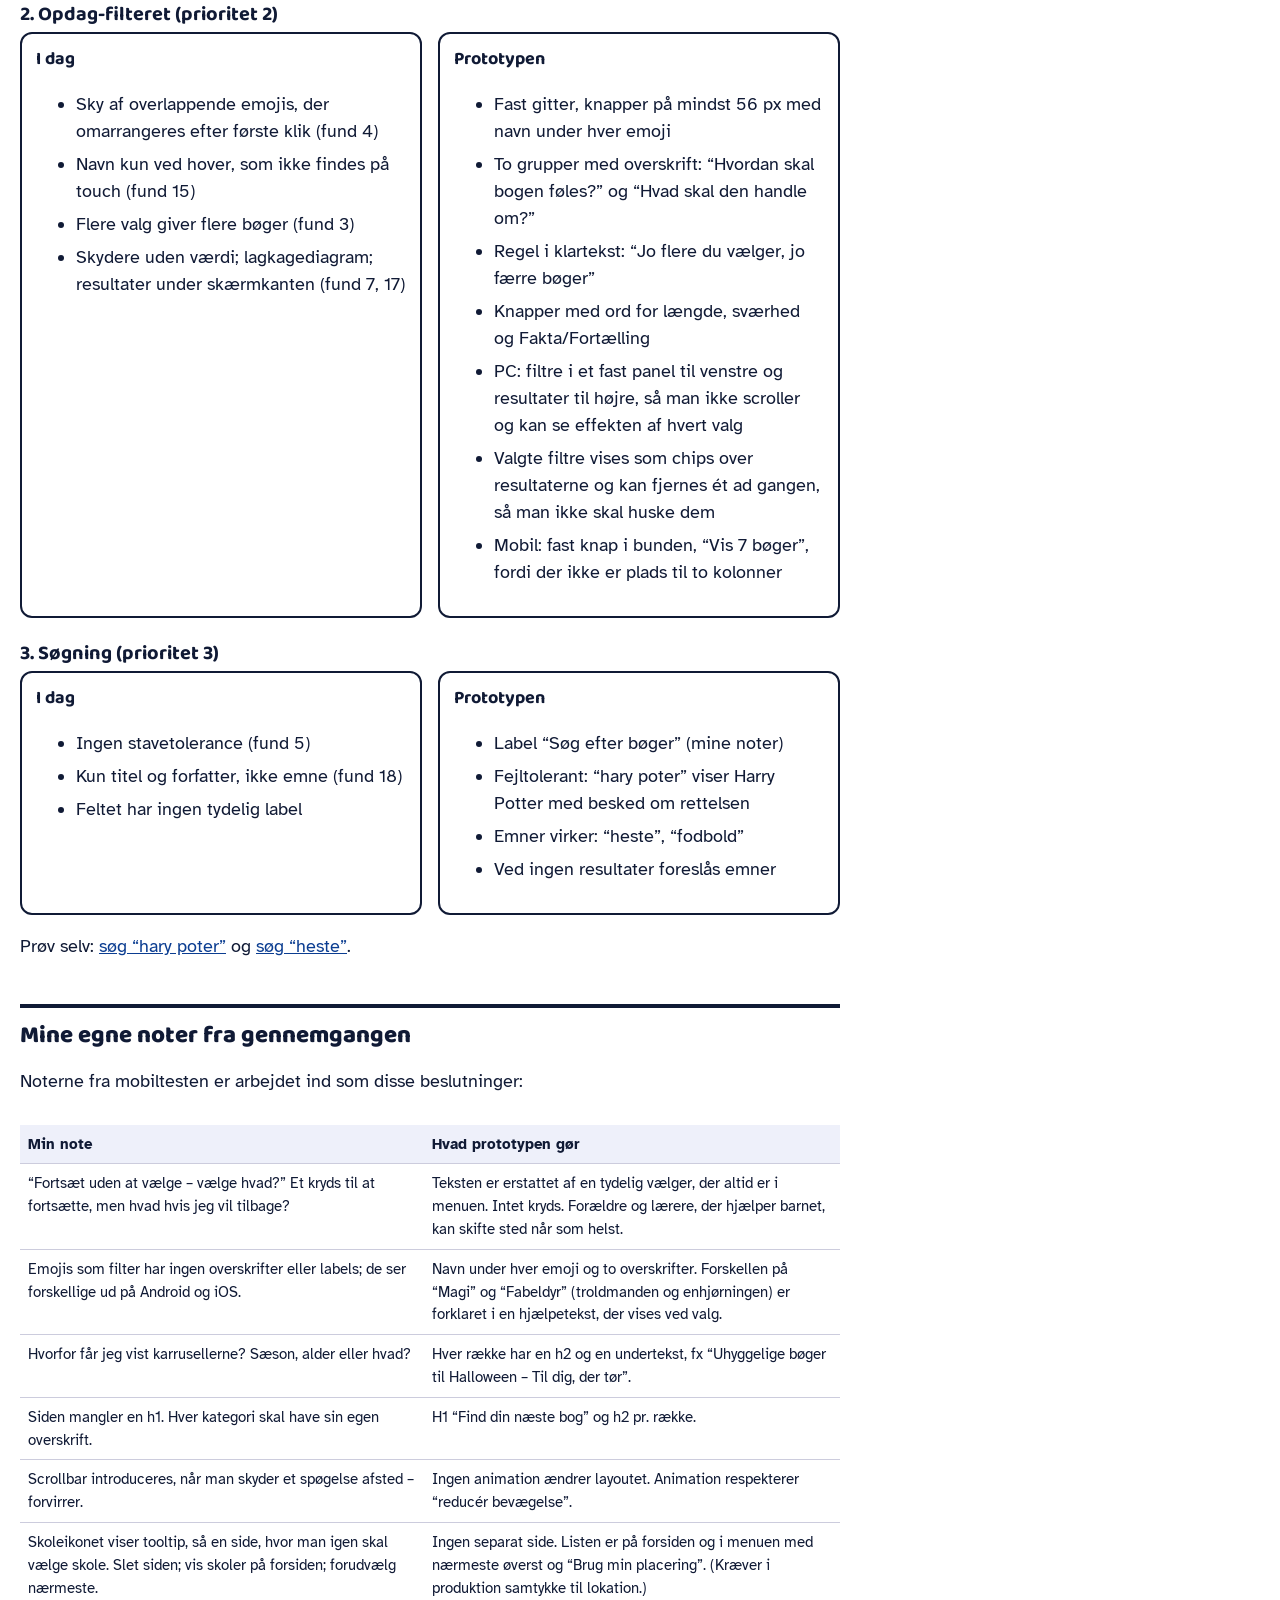
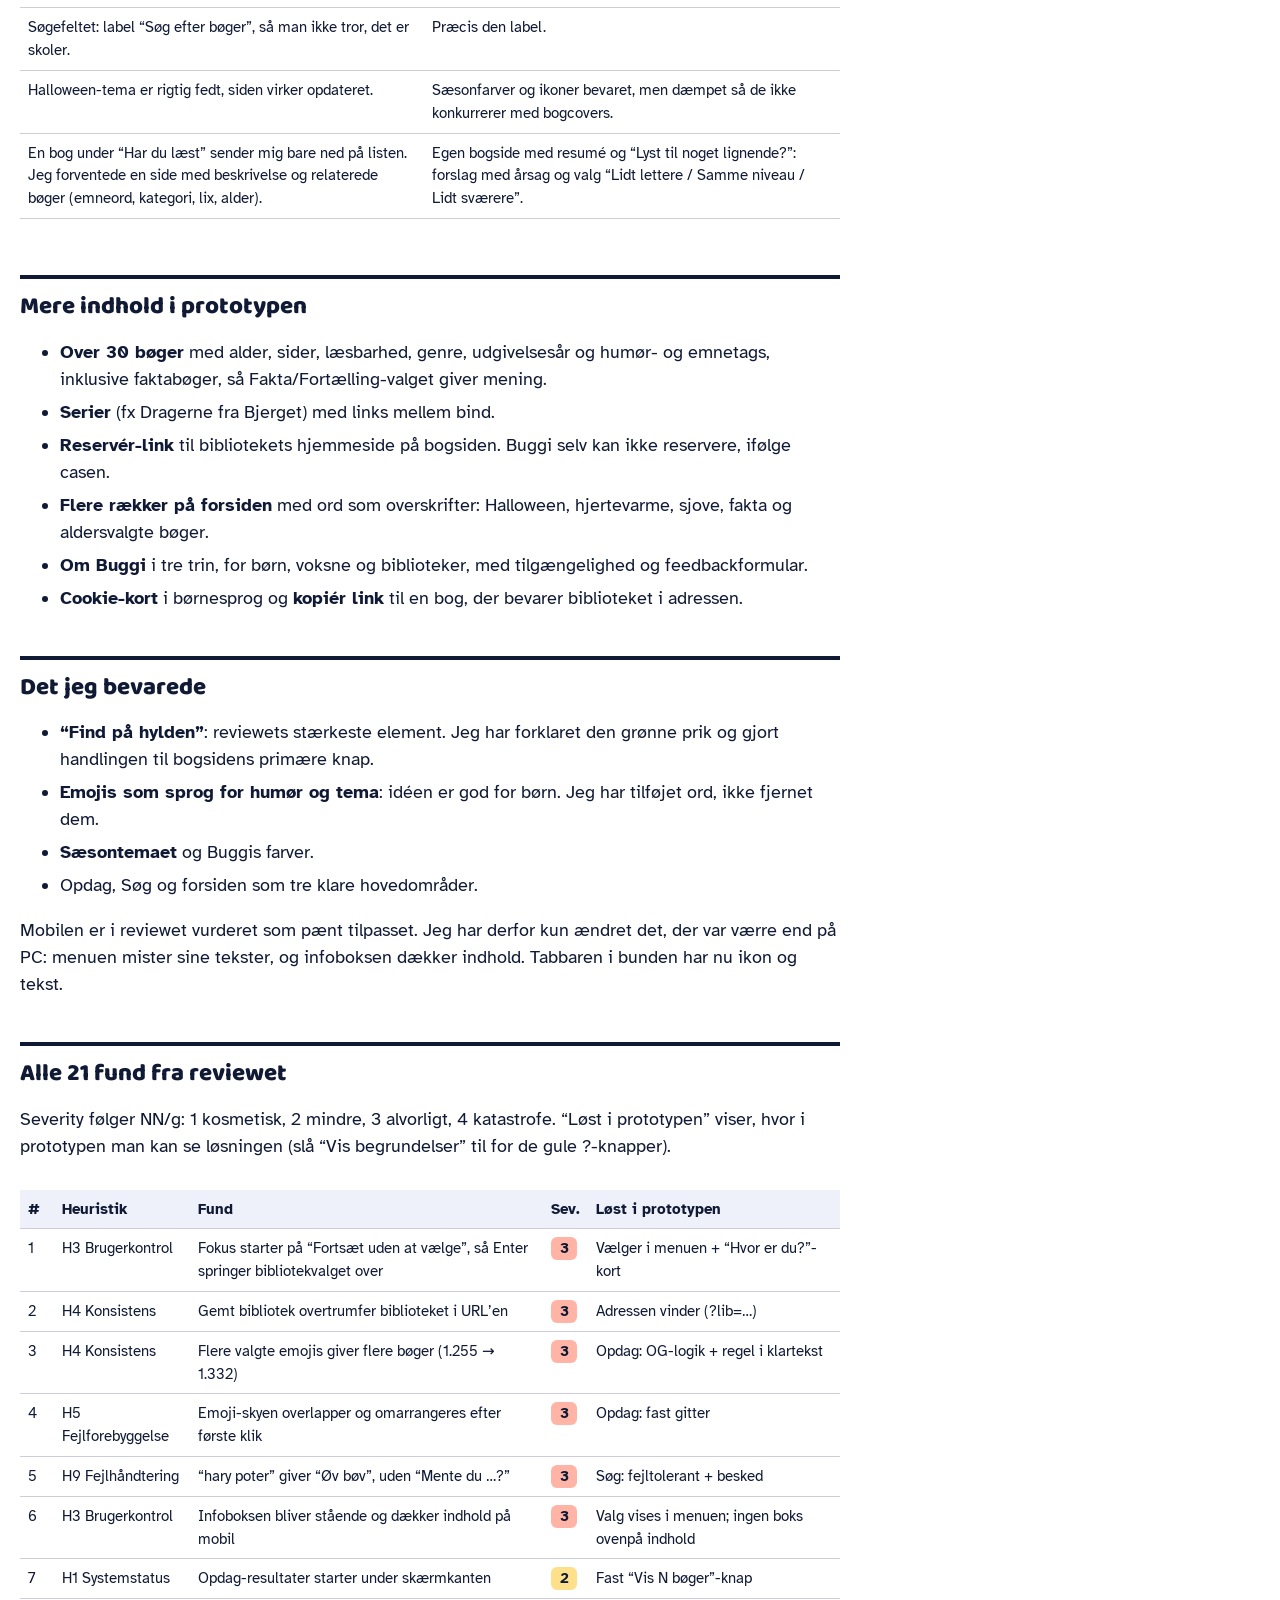
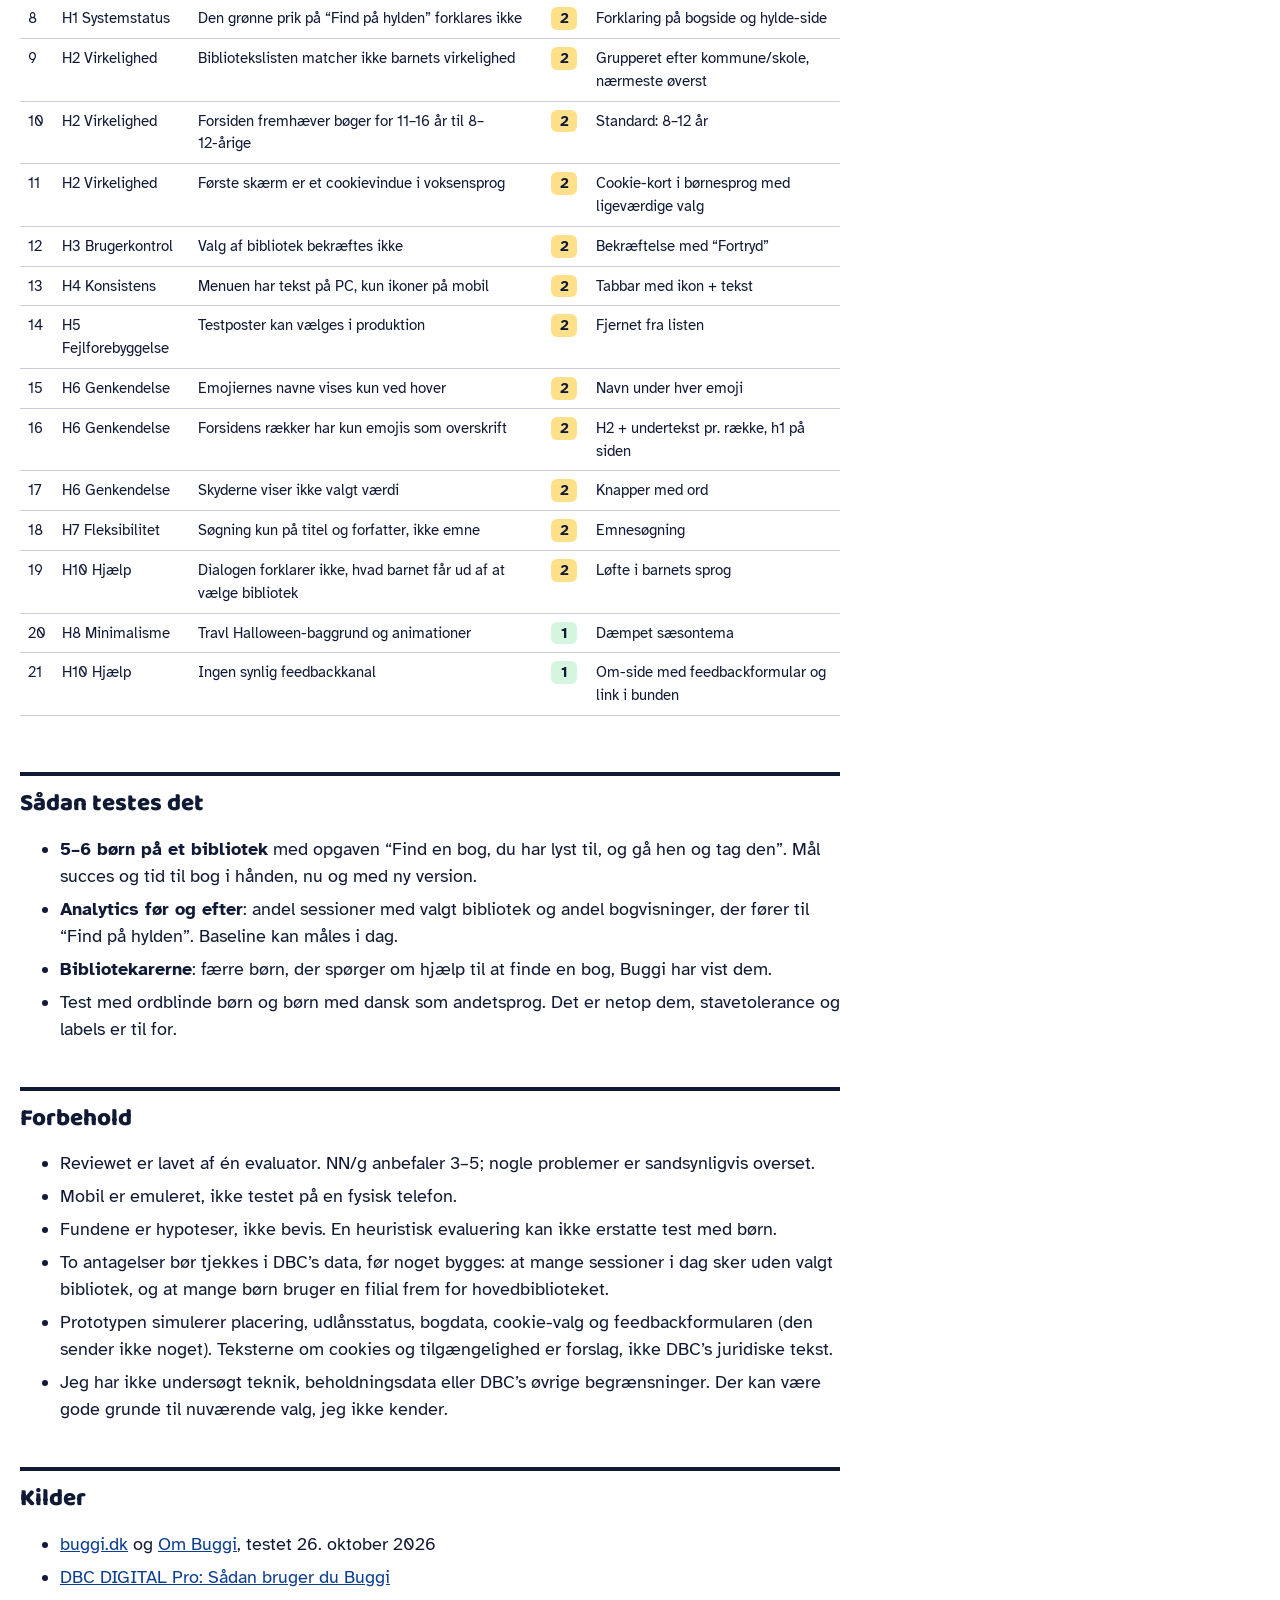
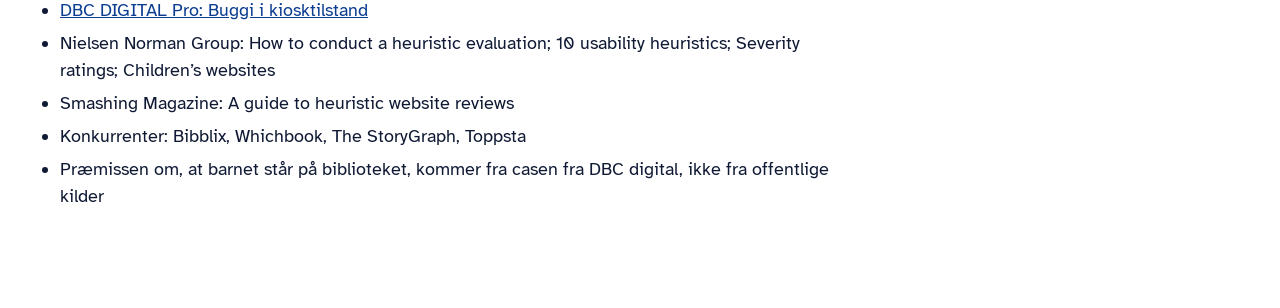
==== commit 0c4f472c: "Opdag: filterpanel til venstre og resultater til højre på PC, valgte filtre som chips Co-Authored-By" ====
--- a/report.html
+++ b/report.html
@@ -64,7 +64,7 @@
 <h3>2. Opdag-filteret (prioritet 2)</h3>
 <div class="tr">
   <div><h4>I dag</h4><ul><li>Sky af overlappende emojis, der omarrangeres efter første klik (fund 4)</li><li>Navn kun ved hover, som ikke findes på touch (fund 15)</li><li>Flere valg giver flere bøger (fund 3)</li><li>Skydere uden værdi; lagkagediagram; resultater under skærmkanten (fund 7, 17)</li></ul></div>
-  <div><h4>Prototypen</h4><ul><li>Fast gitter, knapper på mindst 56 px med navn under hver emoji</li><li>To grupper med overskrift: “Hvordan skal bogen føles?” og “Hvad skal den handle om?”</li><li>Regel i klartekst: “Jo flere du vælger, jo færre bøger”</li><li>Knapper med ord for længde, sværhed og Fakta/Fortælling</li><li>Fast knap i bunden: “Vis 7 bøger”</li></ul></div>
+  <div><h4>Prototypen</h4><ul><li>Fast gitter, knapper på mindst 56 px med navn under hver emoji</li><li>To grupper med overskrift: “Hvordan skal bogen føles?” og “Hvad skal den handle om?”</li><li>Regel i klartekst: “Jo flere du vælger, jo færre bøger”</li><li>Knapper med ord for længde, sværhed og Fakta/Fortælling</li><li>PC: filtre i et fast panel til venstre og resultater til højre, så man ikke scroller og kan se effekten af hvert valg</li><li>Valgte filtre vises som chips over resultaterne og kan fjernes ét ad gangen, så man ikke skal huske dem</li><li>Mobil: fast knap i bunden, “Vis 7 bøger”, fordi der ikke er plads til to kolonner</li></ul></div>
 </div>
 <h3>3. Søgning (prioritet 3)</h3>
 <div class="tr">
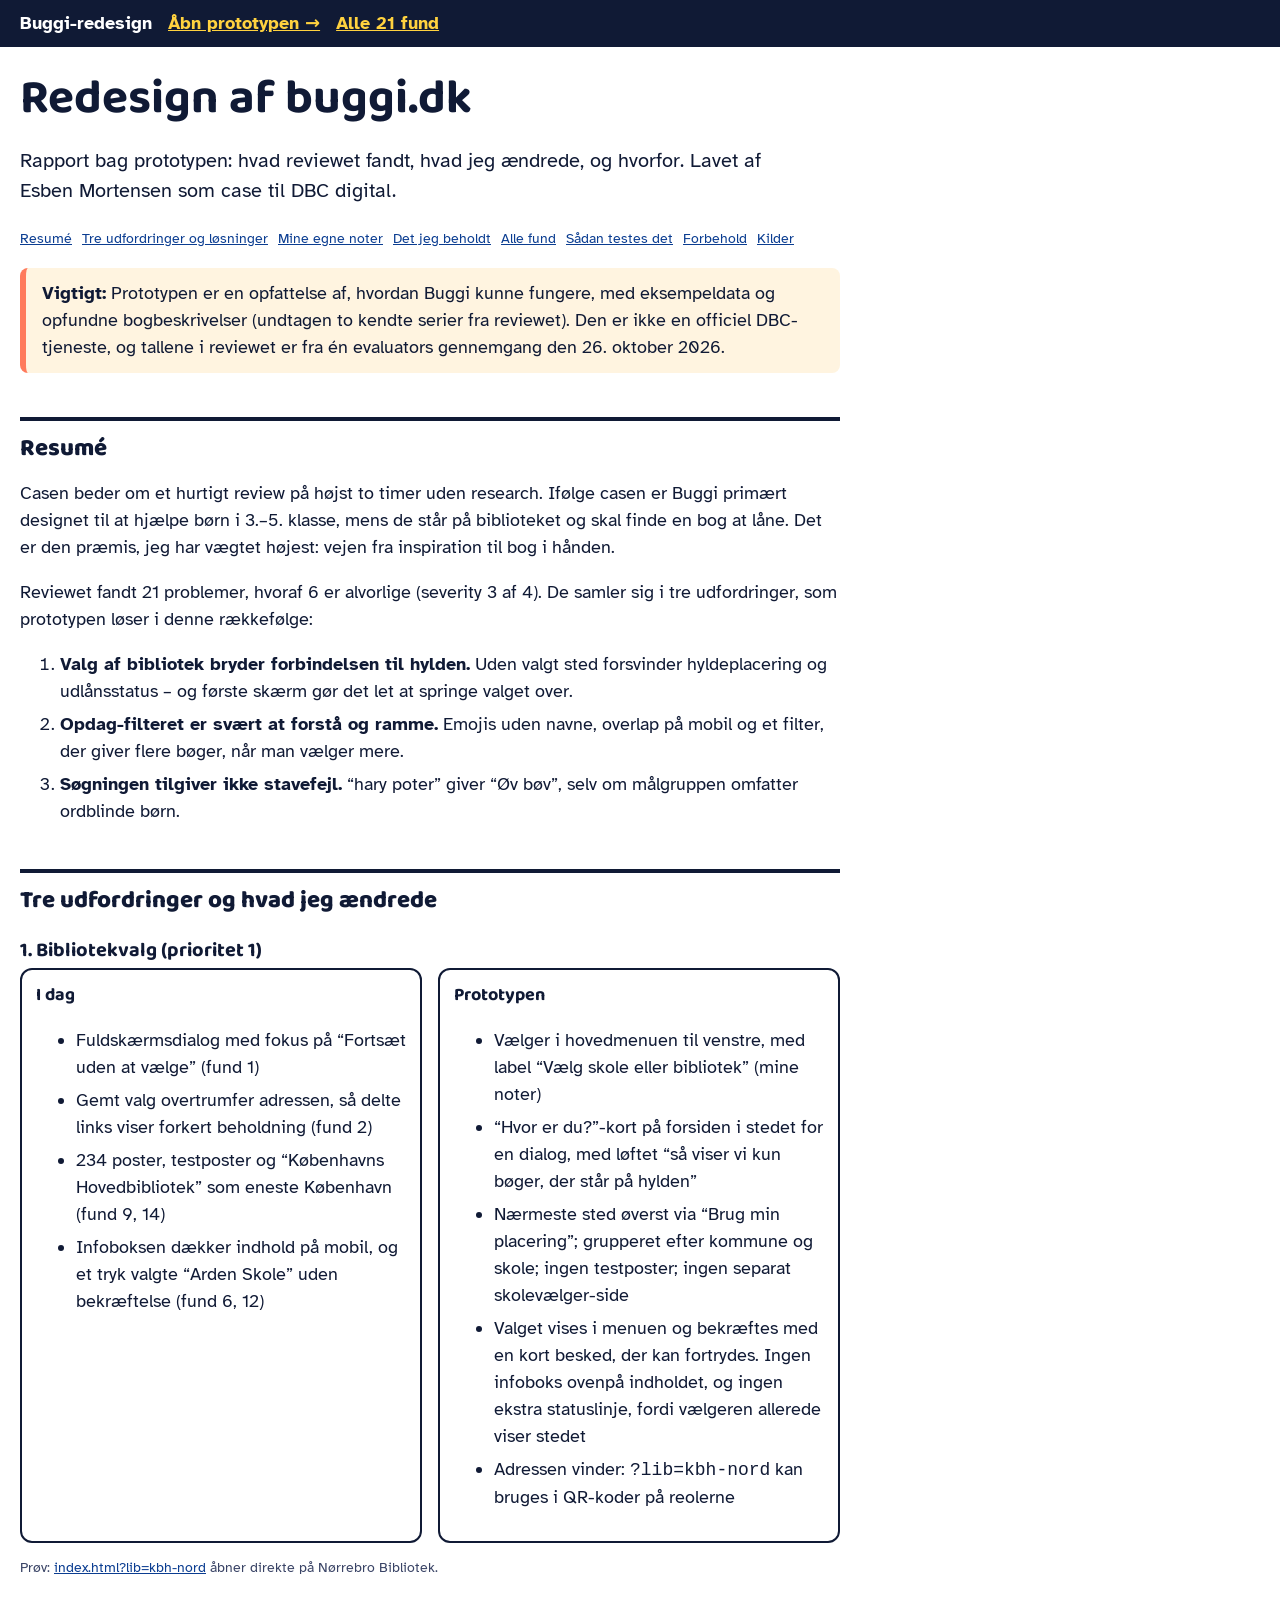
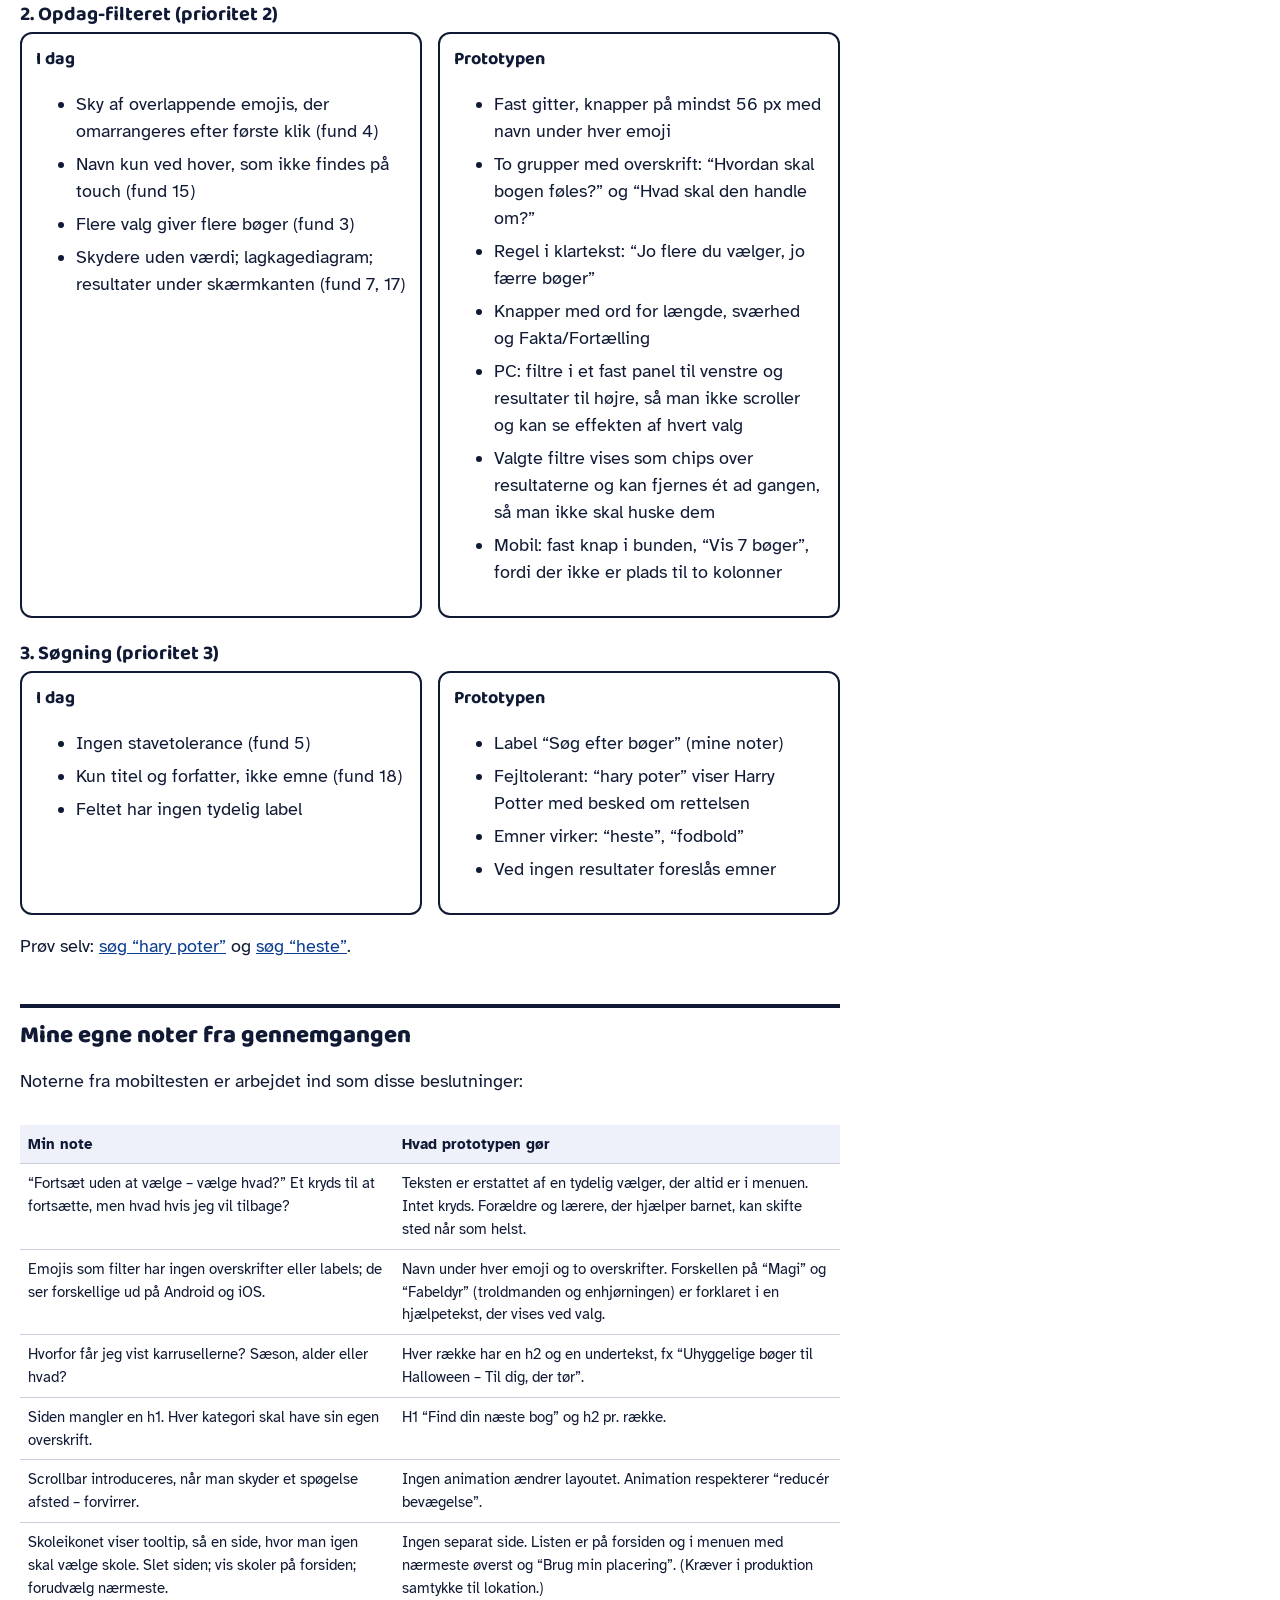
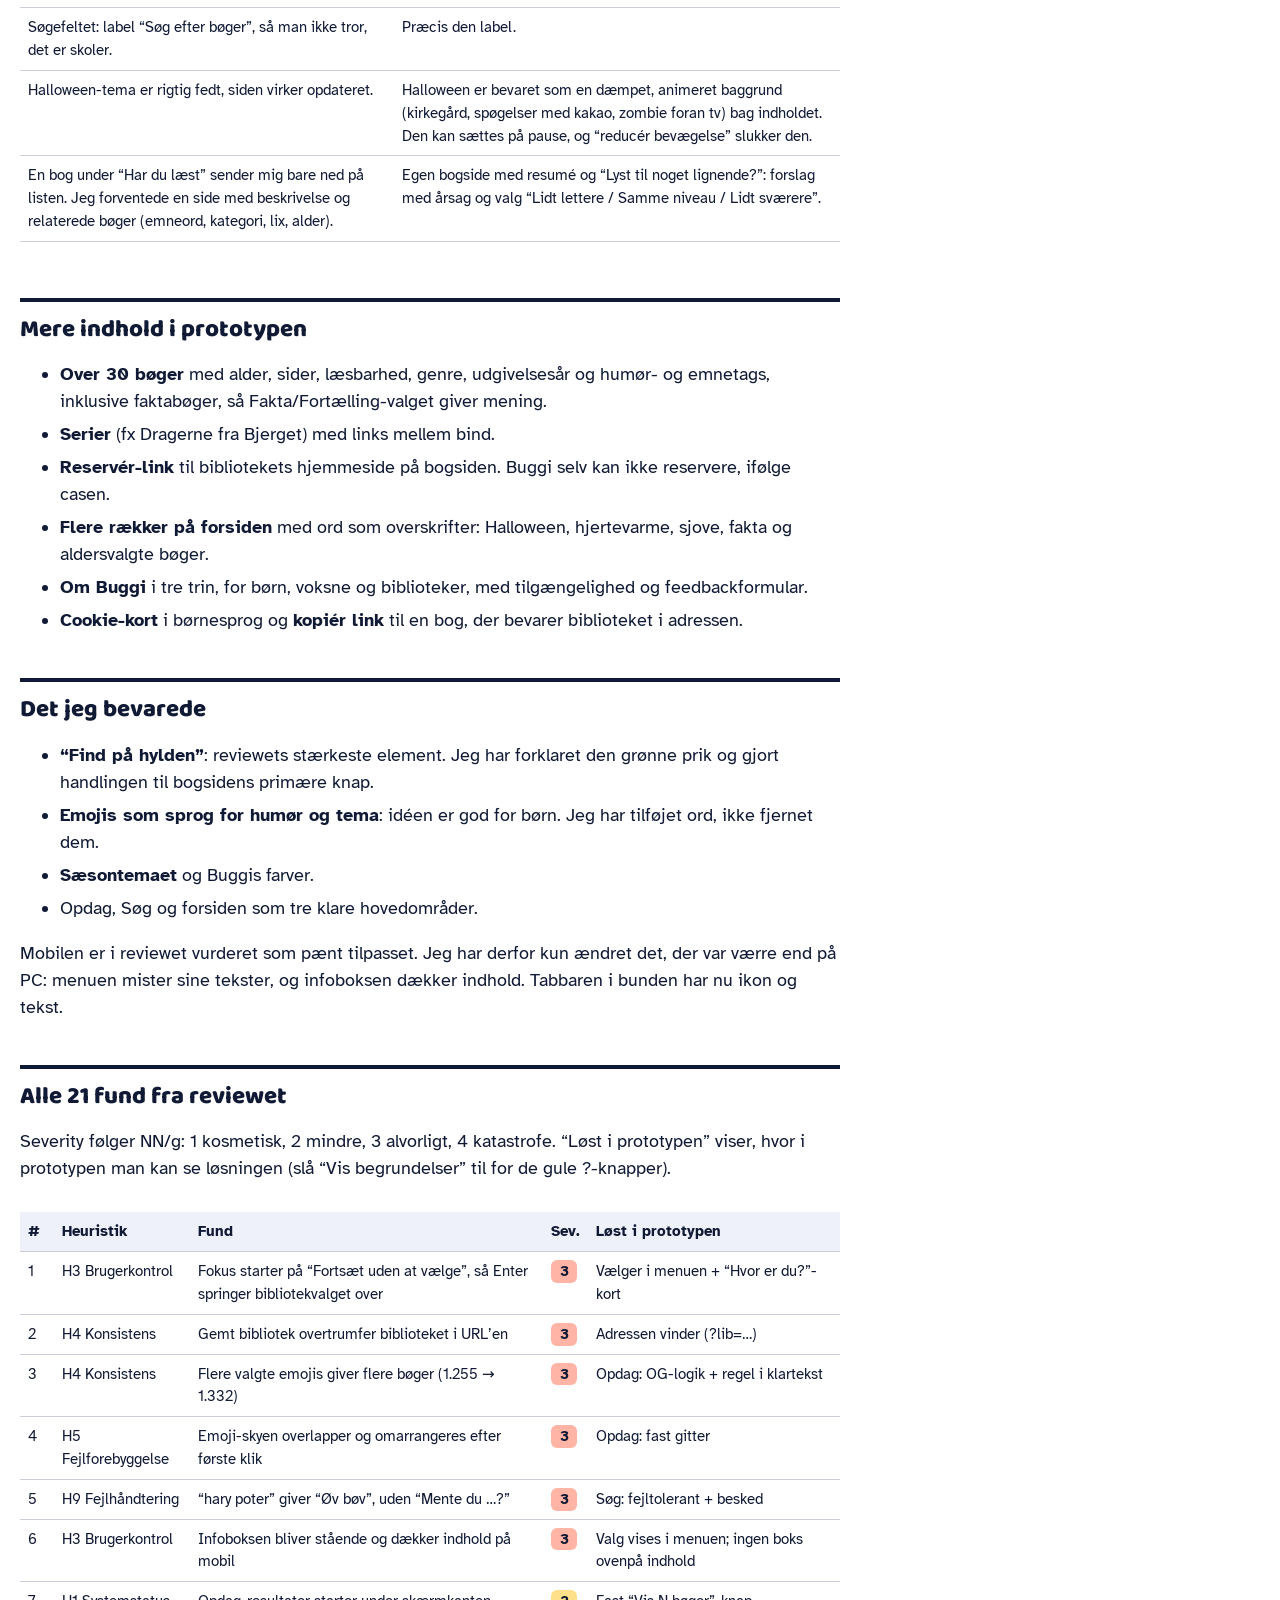
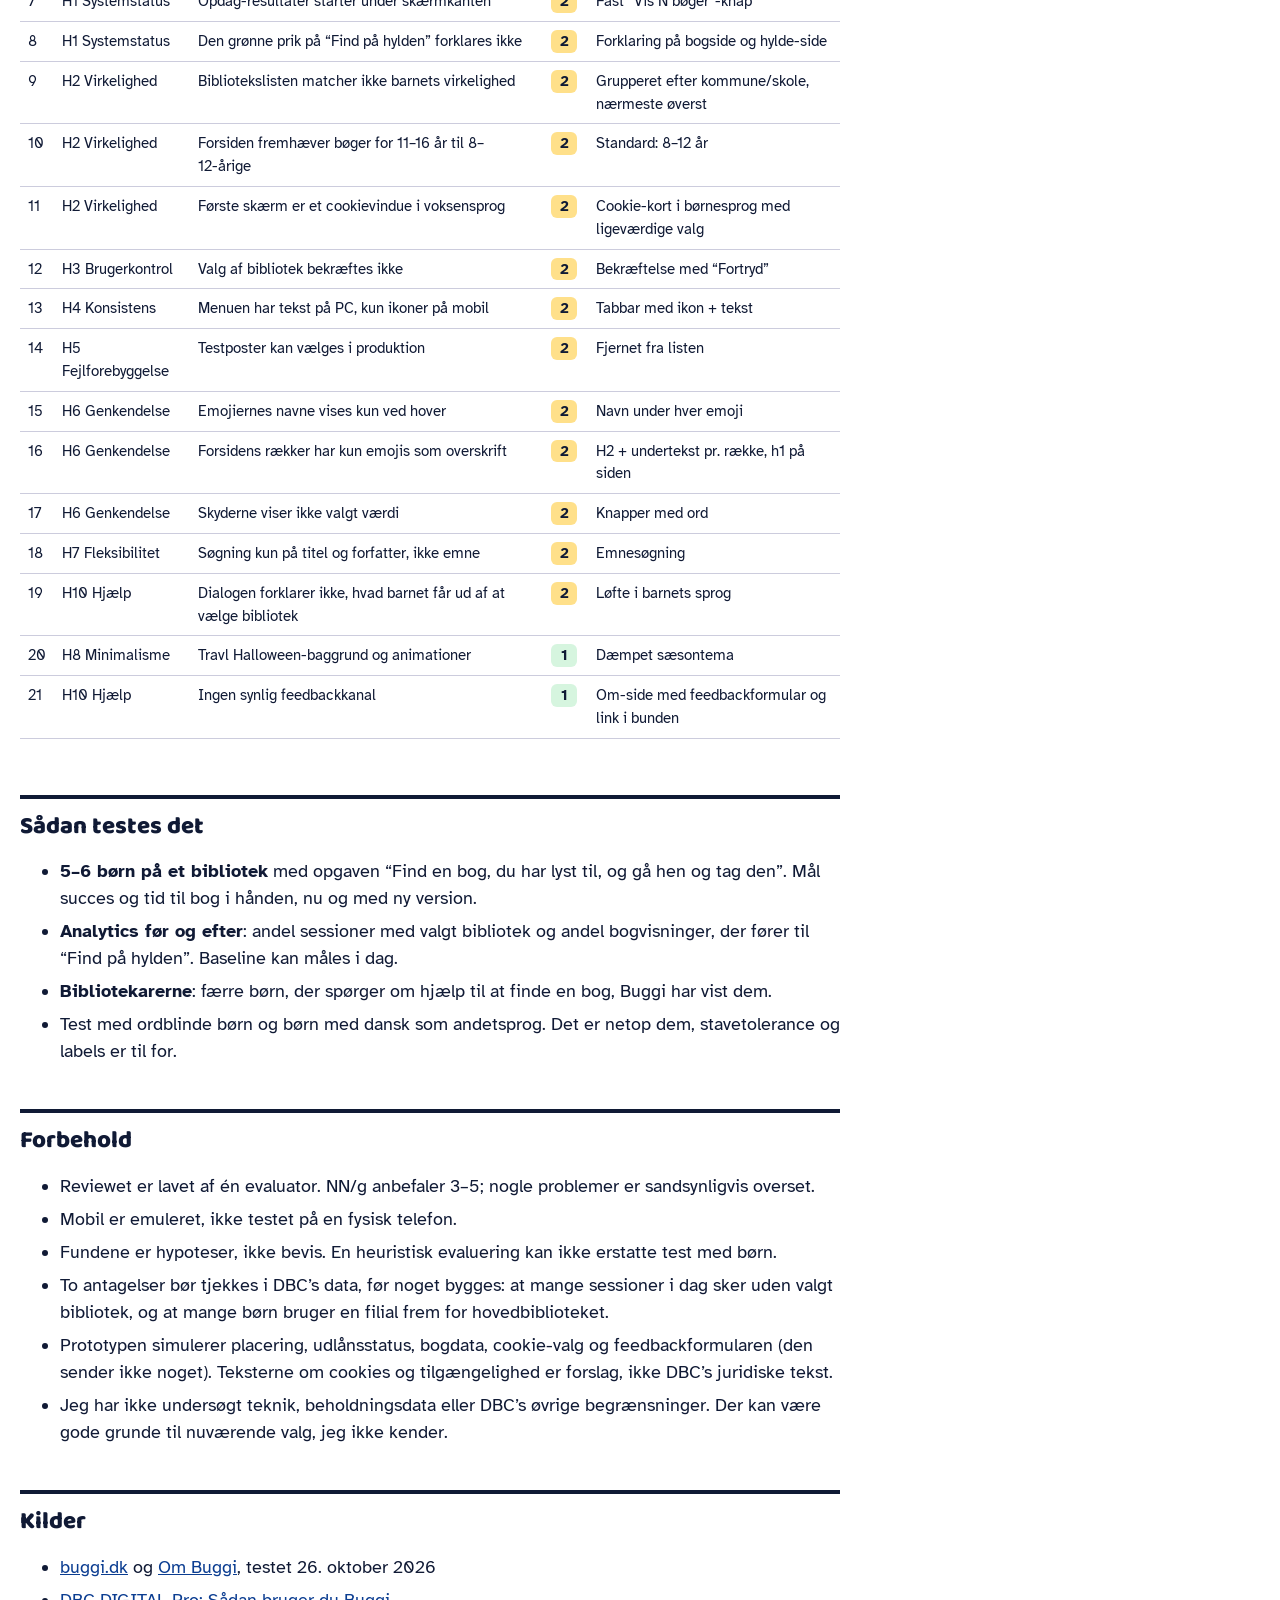
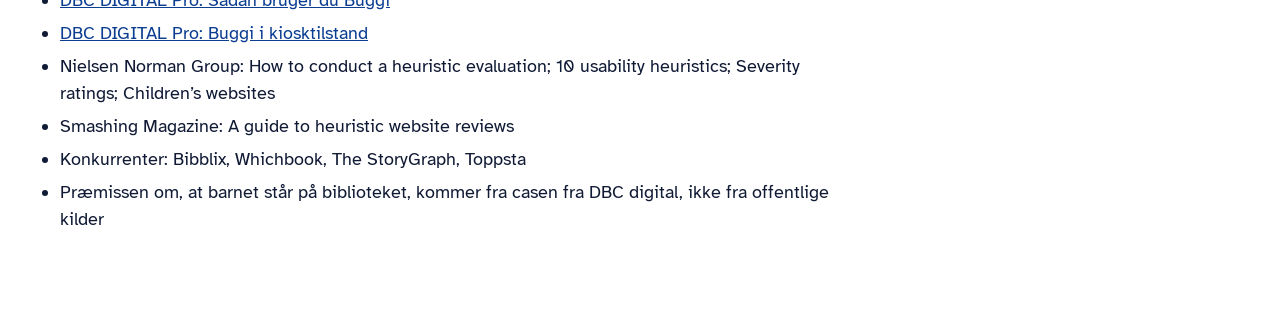
==== commit 69b213c4: "Animeret Halloween-baggrund og egne illustrationer på bogomslag Co-Authored-By: Claude Sonnet 5.5 <n" ====
--- a/report.html
+++ b/report.html
@@ -84,7 +84,7 @@
 <tr><td>Scrollbar introduceres, når man skyder et spøgelse afsted – forvirrer.</td><td>Ingen animation ændrer layoutet. Animation respekterer “reducér bevægelse”.</td></tr>
 <tr><td>Skoleikonet viser tooltip, så en side, hvor man igen skal vælge skole. Slet siden; vis skoler på forsiden; forudvælg nærmeste.</td><td>Ingen separat side. Listen er på forsiden og i menuen med nærmeste øverst og “Brug min placering”. (Kræver i produktion samtykke til lokation.)</td></tr>
 <tr><td>Søgefeltet: label “Søg efter bøger”, så man ikke tror, det er skoler.</td><td>Præcis den label.</td></tr>
-<tr><td>Halloween-tema er rigtig fedt, siden virker opdateret.</td><td>Sæsonfarver og ikoner bevaret, men dæmpet så de ikke konkurrerer med bogcovers.</td></tr>
+<tr><td>Halloween-tema er rigtig fedt, siden virker opdateret.</td><td>Halloween er bevaret som en dæmpet, animeret baggrund (kirkegård, spøgelser med kakao, zombie foran tv) bag indholdet. Den kan sættes på pause, og “reducér bevægelse” slukker den.</td></tr>
 <tr><td>En bog under “Har du læst” sender mig bare ned på listen. Jeg forventede en side med beskrivelse og relaterede bøger (emneord, kategori, lix, alder).</td><td>Egen bogside med resumé og “Lyst til noget lignende?”: forslag med årsag og valg “Lidt lettere / Samme niveau / Lidt sværere”.</td></tr>
 </table></div>
 
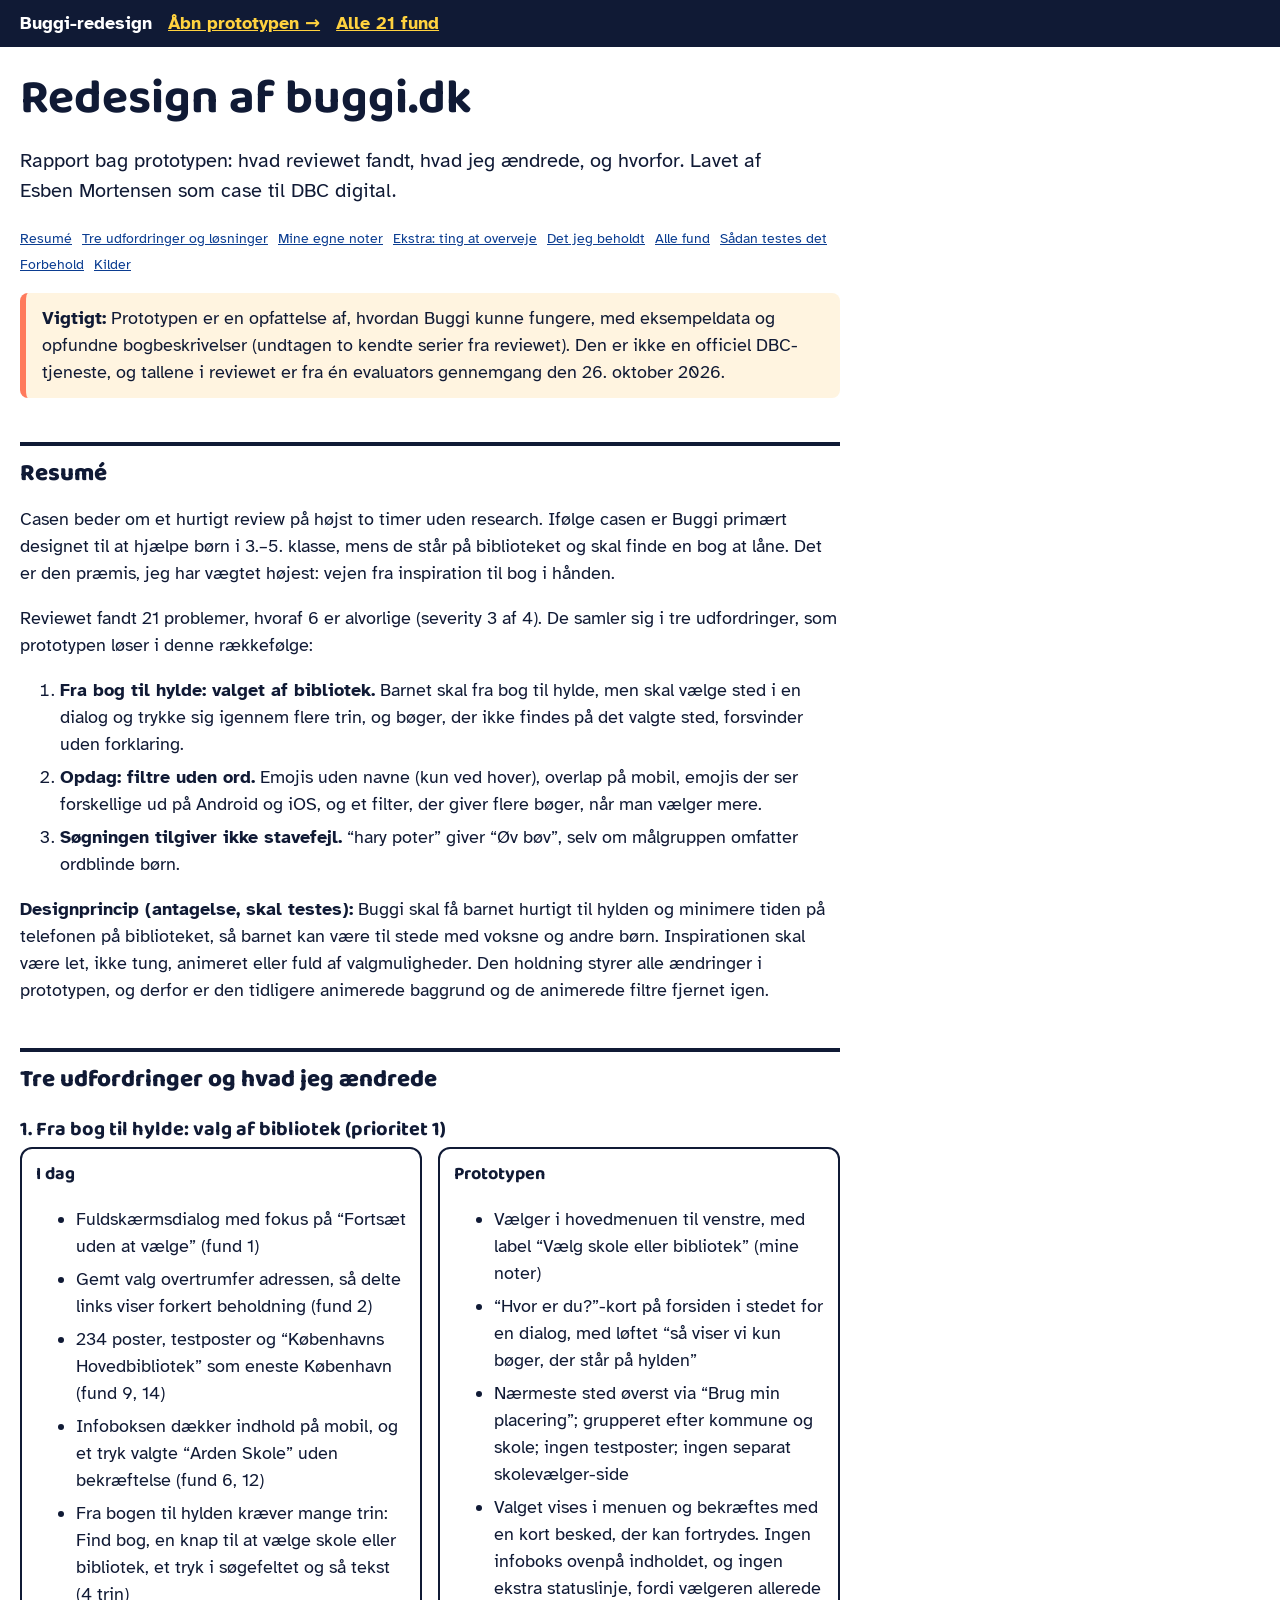
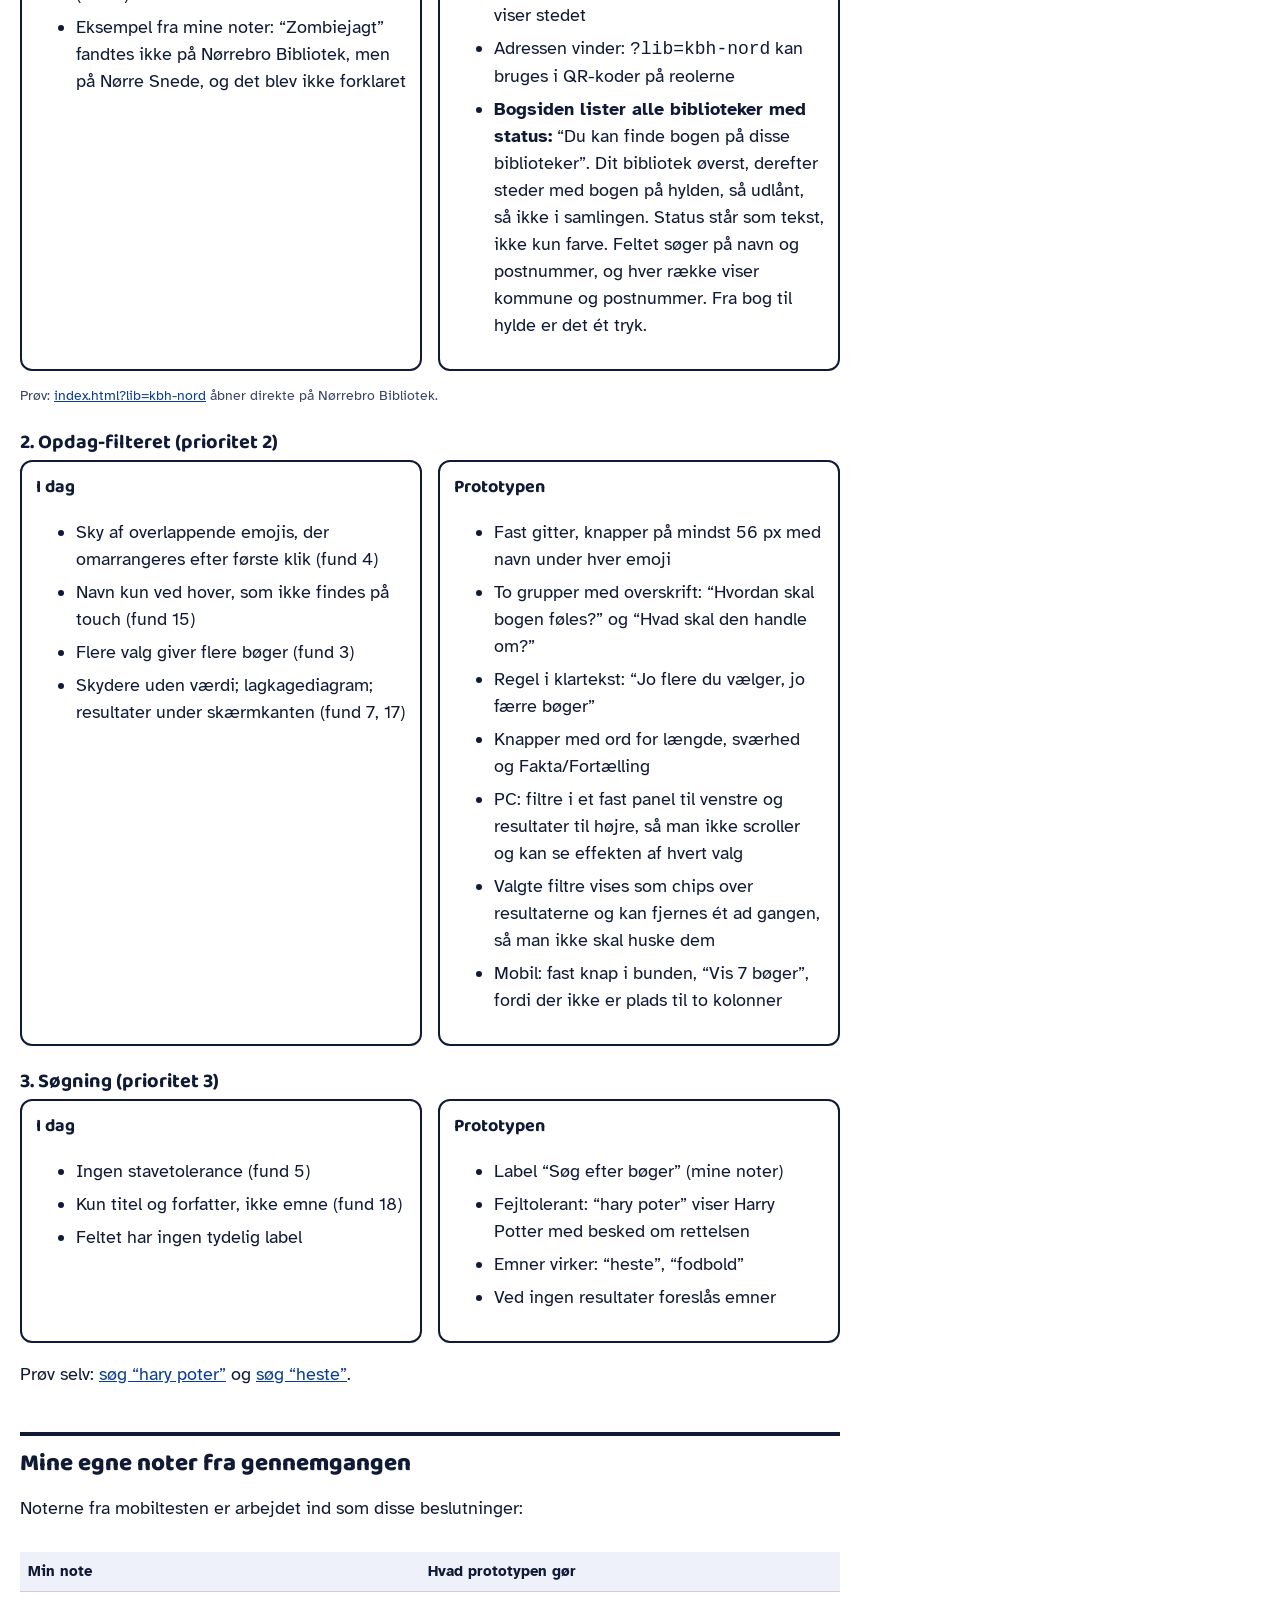
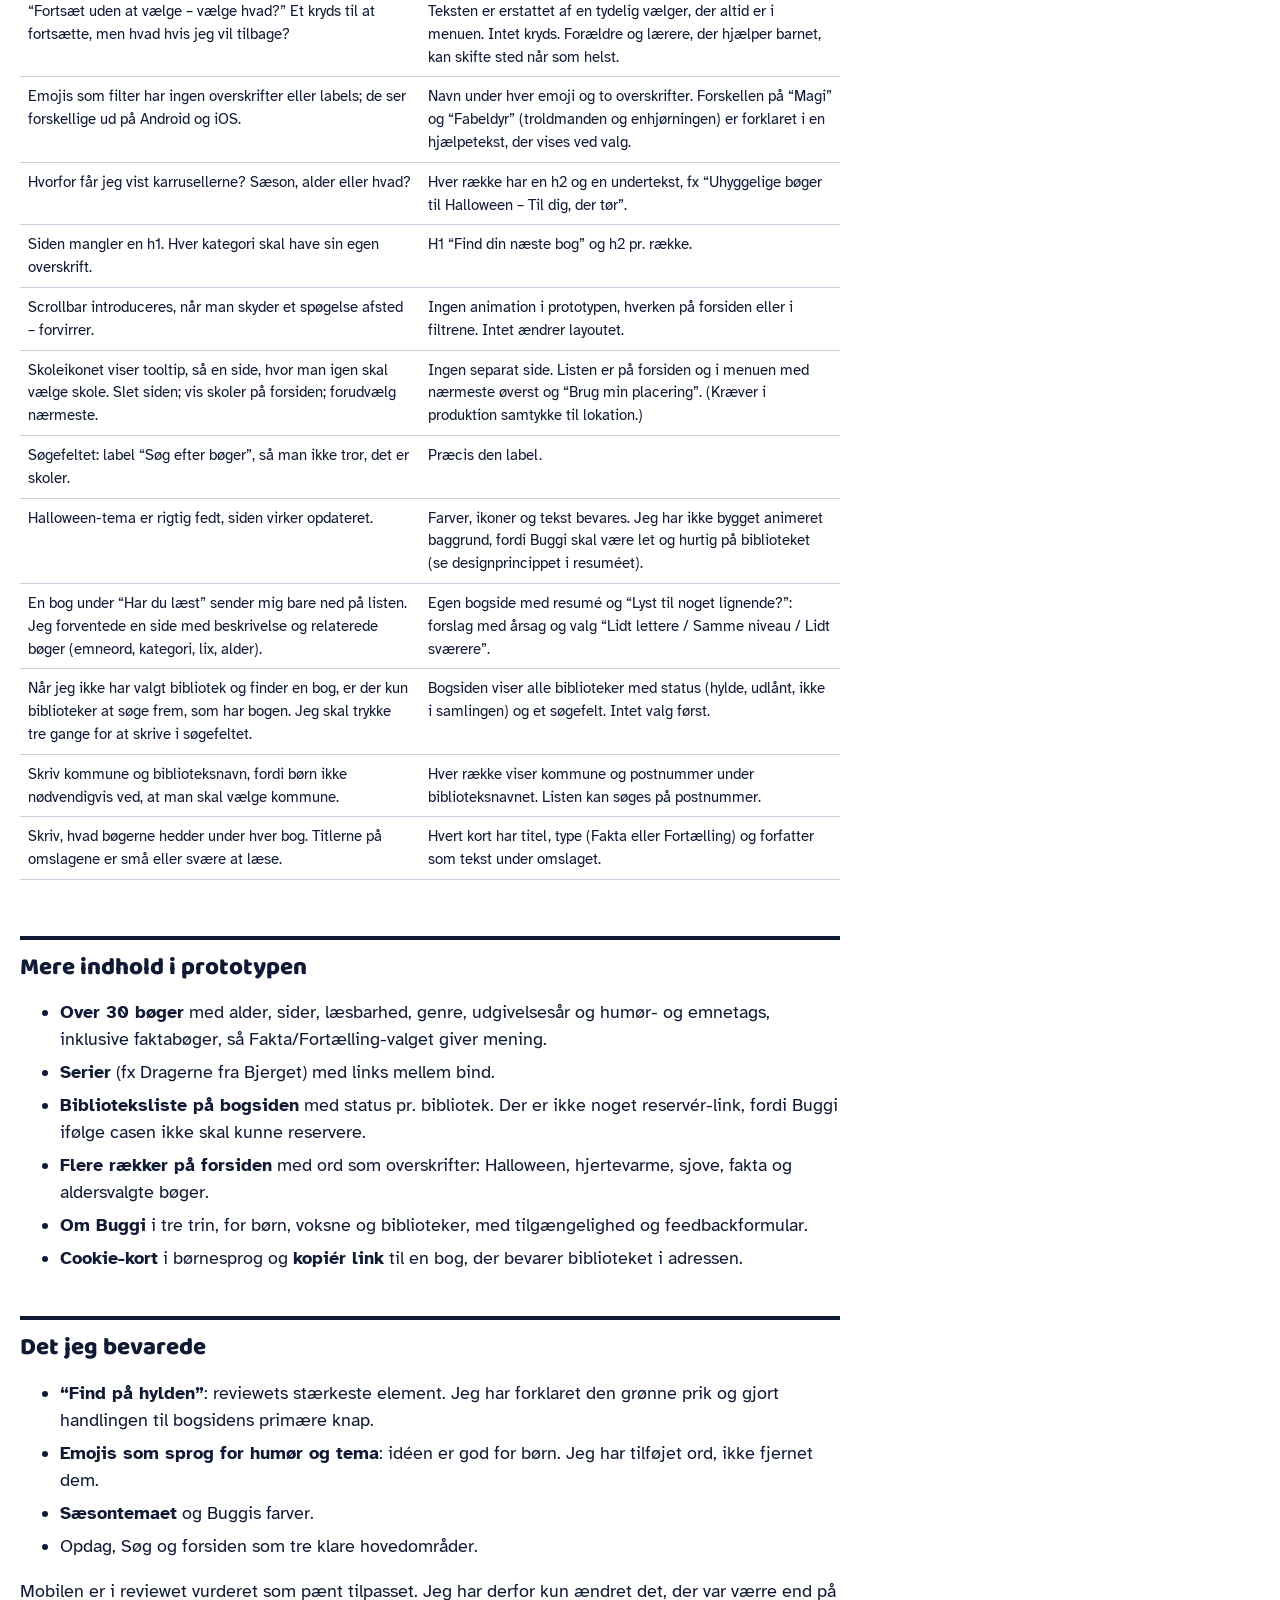
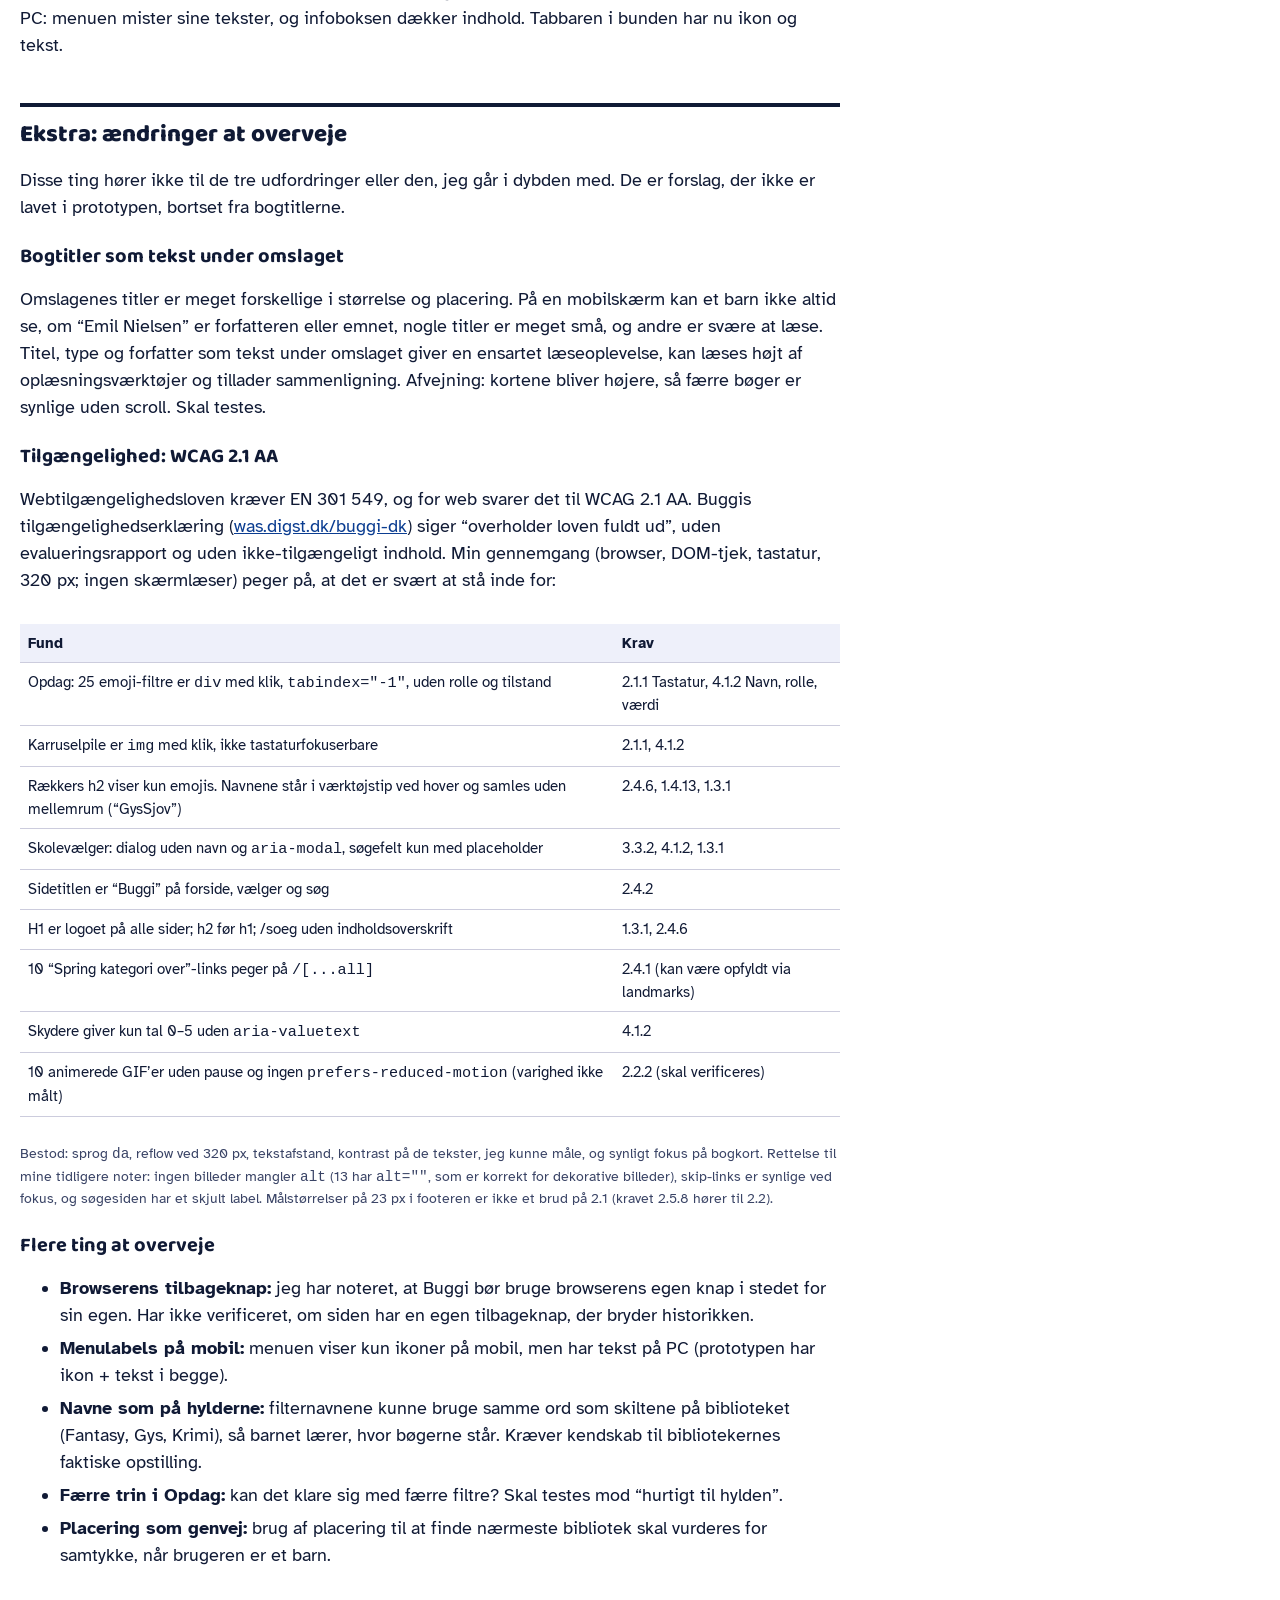
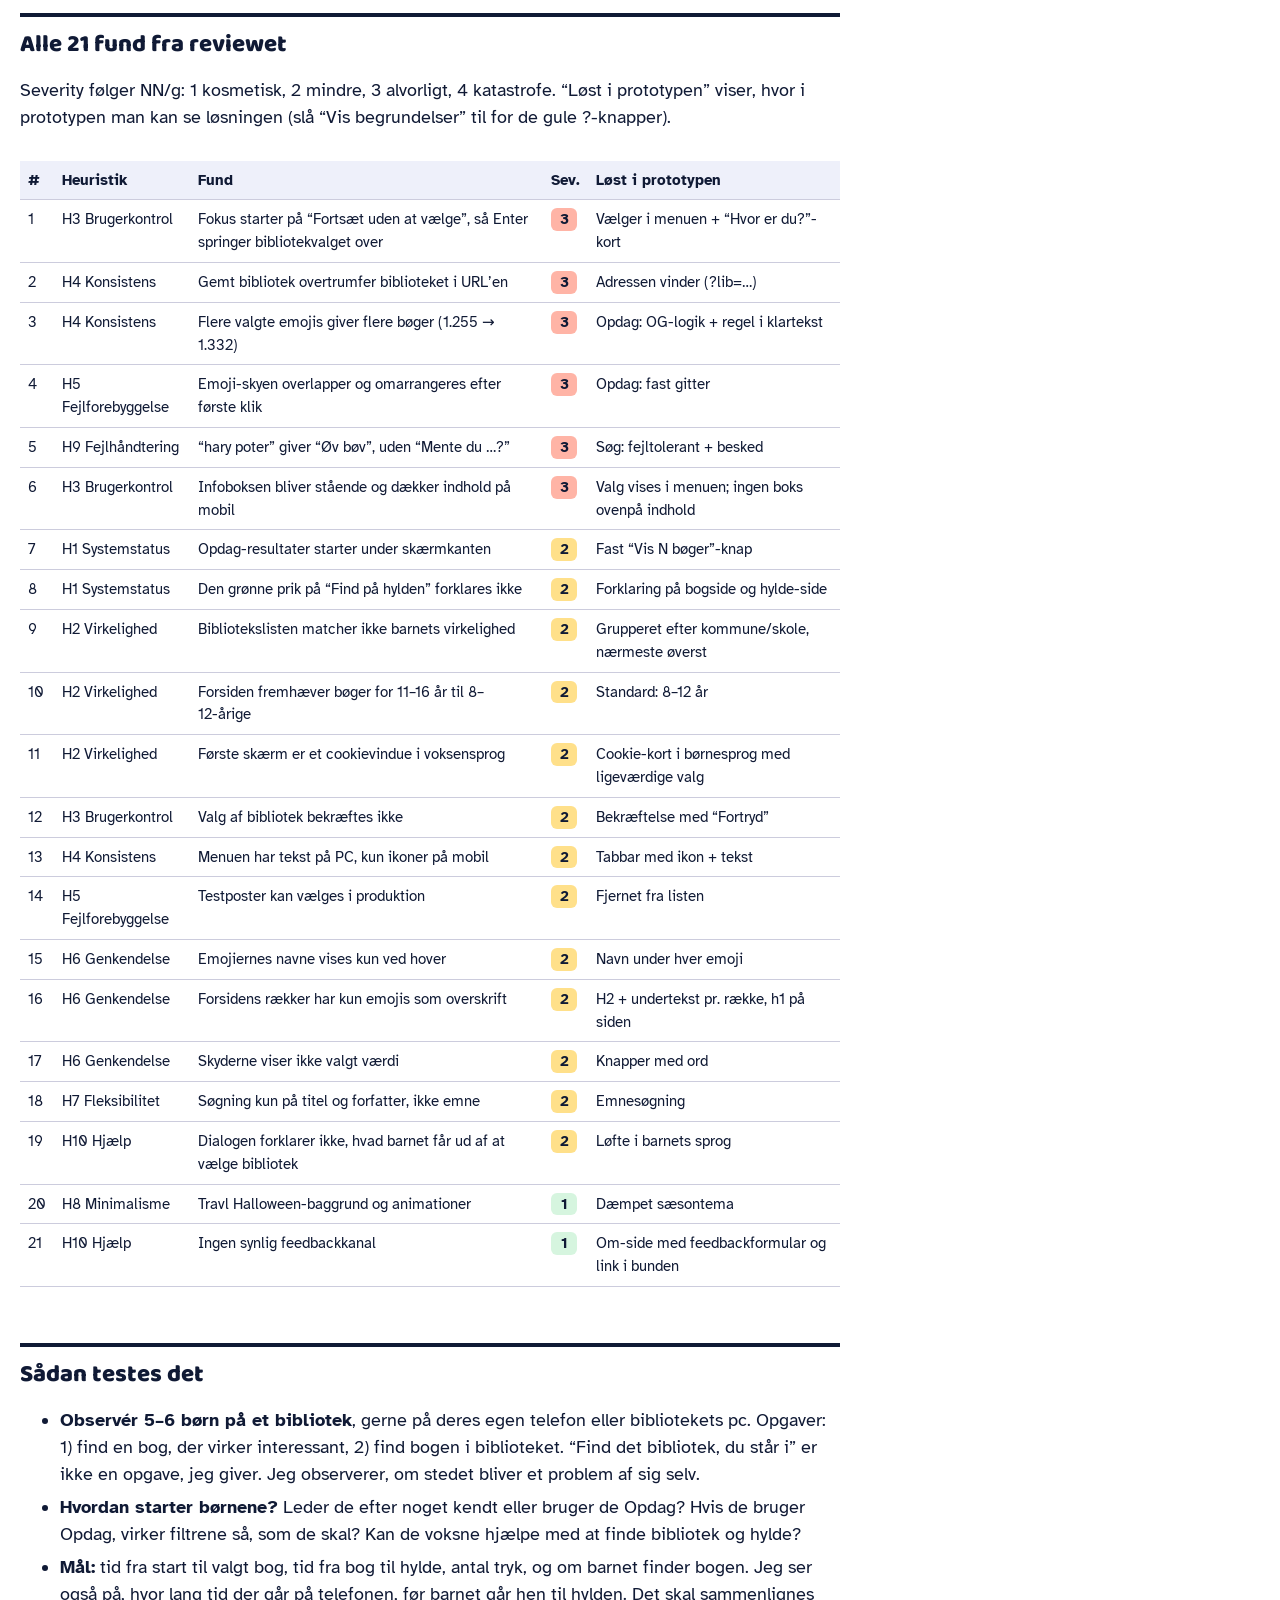
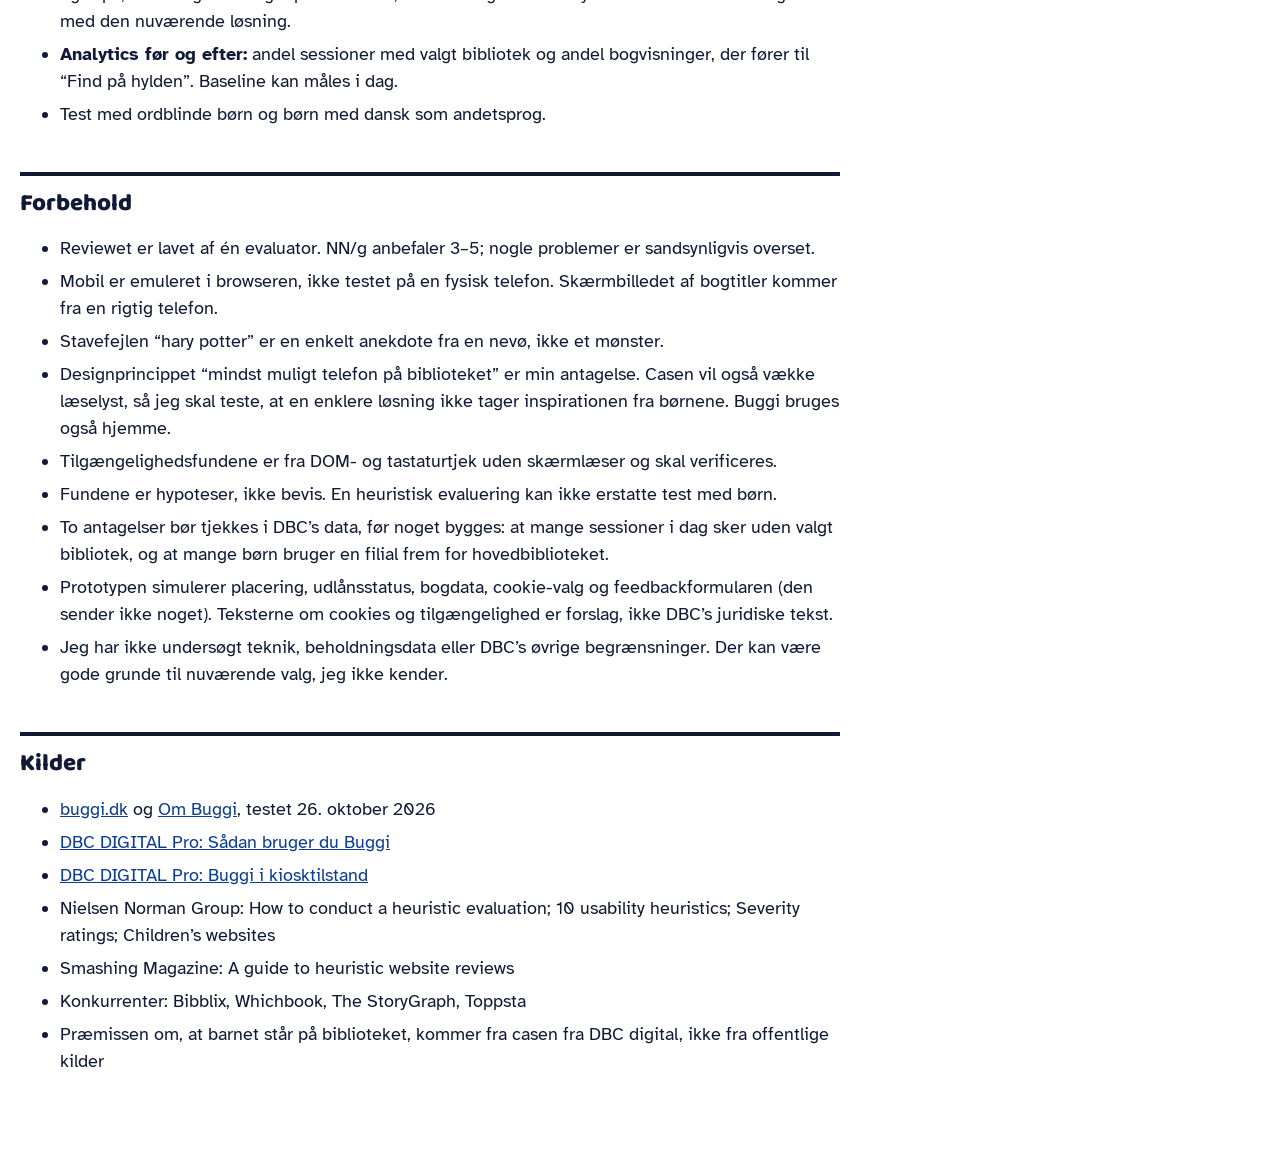
==== commit 4894f38e: "Fokusér prototypen på bog til hylde: biblioteksliste med status, fjern animationer og reservér-link," ====
--- a/report.html
+++ b/report.html
@@ -42,23 +42,24 @@
 <main>
 <h1>Redesign af buggi.dk</h1>
 <p class="lead">Rapport bag prototypen: hvad reviewet fandt, hvad jeg ændrede, og hvorfor. Lavet af Esben Mortensen som case til DBC digital.</p>
-<p class="small toc"><a href="#resume">Resumé</a><a href="#valg">Tre udfordringer og løsninger</a><a href="#noter">Mine egne noter</a><a href="#behold">Det jeg beholdt</a><a href="#fund">Alle fund</a><a href="#test">Sådan testes det</a><a href="#forbehold">Forbehold</a><a href="#kilder">Kilder</a></p>
+<p class="small toc"><a href="#resume">Resumé</a><a href="#valg">Tre udfordringer og løsninger</a><a href="#noter">Mine egne noter</a><a href="#ekstra">Ekstra: ting at overveje</a><a href="#behold">Det jeg beholdt</a><a href="#fund">Alle fund</a><a href="#test">Sådan testes det</a><a href="#forbehold">Forbehold</a><a href="#kilder">Kilder</a></p>
 <div class="box"><b>Vigtigt:</b> Prototypen er en opfattelse af, hvordan Buggi kunne fungere, med eksempeldata og opfundne bogbeskrivelser (undtagen to kendte serier fra reviewet). Den er ikke en officiel DBC-tjeneste, og tallene i reviewet er fra én evaluators gennemgang den 26. oktober 2026.</div>
 
 <h2 id="resume">Resumé</h2>
 <p>Casen beder om et hurtigt review på højst to timer uden research. Ifølge casen er Buggi primært designet til at hjælpe børn i 3.–5. klasse, mens de står på biblioteket og skal finde en bog at låne. Det er den præmis, jeg har vægtet højest: vejen fra inspiration til bog i hånden.</p>
 <p>Reviewet fandt 21 problemer, hvoraf 6 er alvorlige (severity 3 af 4). De samler sig i tre udfordringer, som prototypen løser i denne rækkefølge:</p>
 <ol class="t">
-  <li><b>Valg af bibliotek bryder forbindelsen til hylden.</b> Uden valgt sted forsvinder hyldeplacering og udlånsstatus – og første skærm gør det let at springe valget over.</li>
-  <li><b>Opdag-filteret er svært at forstå og ramme.</b> Emojis uden navne, overlap på mobil og et filter, der giver flere bøger, når man vælger mere.</li>
+  <li><b>Fra bog til hylde: valget af bibliotek.</b> Barnet skal fra bog til hylde, men skal vælge sted i en dialog og trykke sig igennem flere trin, og bøger, der ikke findes på det valgte sted, forsvinder uden forklaring.</li>
+  <li><b>Opdag: filtre uden ord.</b> Emojis uden navne (kun ved hover), overlap på mobil, emojis der ser forskellige ud på Android og iOS, og et filter, der giver flere bøger, når man vælger mere.</li>
   <li><b>Søgningen tilgiver ikke stavefejl.</b> “hary poter” giver “Øv bøv”, selv om målgruppen omfatter ordblinde børn.</li>
 </ol>
+<p><b>Designprincip (antagelse, skal testes):</b> Buggi skal få barnet hurtigt til hylden og minimere tiden på telefonen på biblioteket, så barnet kan være til stede med voksne og andre børn. Inspirationen skal være let, ikke tung, animeret eller fuld af valgmuligheder. Den holdning styrer alle ændringer i prototypen, og derfor er den tidligere animerede baggrund og de animerede filtre fjernet igen.</p>
 
 <h2 id="valg">Tre udfordringer og hvad jeg ændrede</h2>
-<h3>1. Bibliotekvalg (prioritet 1)</h3>
+<h3>1. Fra bog til hylde: valg af bibliotek (prioritet 1)</h3>
 <div class="tr">
-  <div><h4>I dag</h4><ul><li>Fuldskærmsdialog med fokus på “Fortsæt uden at vælge” (fund 1)</li><li>Gemt valg overtrumfer adressen, så delte links viser forkert beholdning (fund 2)</li><li>234 poster, testposter og “Københavns Hovedbibliotek” som eneste København (fund 9, 14)</li><li>Infoboksen dækker indhold på mobil, og et tryk valgte “Arden Skole” uden bekræftelse (fund 6, 12)</li></ul></div>
-  <div><h4>Prototypen</h4><ul><li>Vælger i hovedmenuen til venstre, med label “Vælg skole eller bibliotek” (mine noter)</li><li>“Hvor er du?”-kort på forsiden i stedet for en dialog, med løftet “så viser vi kun bøger, der står på hylden”</li><li>Nærmeste sted øverst via “Brug min placering”; grupperet efter kommune og skole; ingen testposter; ingen separat skolevælger-side</li><li>Valget vises i menuen og bekræftes med en kort besked, der kan fortrydes. Ingen infoboks ovenpå indholdet, og ingen ekstra statuslinje, fordi vælgeren allerede viser stedet</li><li>Adressen vinder: <code>?lib=kbh-nord</code> kan bruges i QR-koder på reolerne</li></ul></div>
+  <div><h4>I dag</h4><ul><li>Fuldskærmsdialog med fokus på “Fortsæt uden at vælge” (fund 1)</li><li>Gemt valg overtrumfer adressen, så delte links viser forkert beholdning (fund 2)</li><li>234 poster, testposter og “Københavns Hovedbibliotek” som eneste København (fund 9, 14)</li><li>Infoboksen dækker indhold på mobil, og et tryk valgte “Arden Skole” uden bekræftelse (fund 6, 12)</li><li>Fra bogen til hylden kræver mange trin: Find bog, en knap til at vælge skole eller bibliotek, et tryk i søgefeltet og så tekst (4 trin)</li><li>Eksempel fra mine noter: “Zombiejagt” fandtes ikke på Nørrebro Bibliotek, men på Nørre Snede, og det blev ikke forklaret</li></ul></div>
+  <div><h4>Prototypen</h4><ul><li>Vælger i hovedmenuen til venstre, med label “Vælg skole eller bibliotek” (mine noter)</li><li>“Hvor er du?”-kort på forsiden i stedet for en dialog, med løftet “så viser vi kun bøger, der står på hylden”</li><li>Nærmeste sted øverst via “Brug min placering”; grupperet efter kommune og skole; ingen testposter; ingen separat skolevælger-side</li><li>Valget vises i menuen og bekræftes med en kort besked, der kan fortrydes. Ingen infoboks ovenpå indholdet, og ingen ekstra statuslinje, fordi vælgeren allerede viser stedet</li><li>Adressen vinder: <code>?lib=kbh-nord</code> kan bruges i QR-koder på reolerne</li><li><b>Bogsiden lister alle biblioteker med status:</b> “Du kan finde bogen på disse biblioteker”. Dit bibliotek øverst, derefter steder med bogen på hylden, så udlånt, så ikke i samlingen. Status står som tekst, ikke kun farve. Feltet søger på navn og postnummer, og hver række viser kommune og postnummer. Fra bog til hylde er det ét tryk.</li></ul></div>
 </div>
 <p class="small">Prøv: <a href="index.html?lib=kbh-nord">index.html?lib=kbh-nord</a> åbner direkte på Nørrebro Bibliotek.</p>
 <h3>2. Opdag-filteret (prioritet 2)</h3>
@@ -81,14 +82,17 @@
 <tr><td>Emojis som filter har ingen overskrifter eller labels; de ser forskellige ud på Android og iOS.</td><td>Navn under hver emoji og to overskrifter. Forskellen på “Magi” og “Fabeldyr” (troldmanden og enhjørningen) er forklaret i en hjælpetekst, der vises ved valg.</td></tr>
 <tr><td>Hvorfor får jeg vist karrusellerne? Sæson, alder eller hvad?</td><td>Hver række har en h2 og en undertekst, fx “Uhyggelige bøger til Halloween – Til dig, der tør”.</td></tr>
 <tr><td>Siden mangler en h1. Hver kategori skal have sin egen overskrift.</td><td>H1 “Find din næste bog” og h2 pr. række.</td></tr>
-<tr><td>Scrollbar introduceres, når man skyder et spøgelse afsted – forvirrer.</td><td>Ingen animation ændrer layoutet. Animation respekterer “reducér bevægelse”.</td></tr>
+<tr><td>Scrollbar introduceres, når man skyder et spøgelse afsted – forvirrer.</td><td>Ingen animation i prototypen, hverken på forsiden eller i filtrene. Intet ændrer layoutet.</td></tr>
 <tr><td>Skoleikonet viser tooltip, så en side, hvor man igen skal vælge skole. Slet siden; vis skoler på forsiden; forudvælg nærmeste.</td><td>Ingen separat side. Listen er på forsiden og i menuen med nærmeste øverst og “Brug min placering”. (Kræver i produktion samtykke til lokation.)</td></tr>
 <tr><td>Søgefeltet: label “Søg efter bøger”, så man ikke tror, det er skoler.</td><td>Præcis den label.</td></tr>
-<tr><td>Halloween-tema er rigtig fedt, siden virker opdateret.</td><td>Halloween er bevaret som en dæmpet, animeret baggrund (kirkegård, spøgelser med kakao, zombie foran tv) bag indholdet. Den kan sættes på pause, og “reducér bevægelse” slukker den.</td></tr>
+<tr><td>Halloween-tema er rigtig fedt, siden virker opdateret.</td><td>Farver, ikoner og tekst bevares. Jeg har ikke bygget animeret baggrund, fordi Buggi skal være let og hurtig på biblioteket (se designprincippet i resuméet).</td></tr>
 <tr><td>En bog under “Har du læst” sender mig bare ned på listen. Jeg forventede en side med beskrivelse og relaterede bøger (emneord, kategori, lix, alder).</td><td>Egen bogside med resumé og “Lyst til noget lignende?”: forslag med årsag og valg “Lidt lettere / Samme niveau / Lidt sværere”.</td></tr>
+<tr><td>Når jeg ikke har valgt bibliotek og finder en bog, er der kun biblioteker at søge frem, som har bogen. Jeg skal trykke tre gange for at skrive i søgefeltet.</td><td>Bogsiden viser alle biblioteker med status (hylde, udlånt, ikke i samlingen) og et søgefelt. Intet valg først.</td></tr>
+<tr><td>Skriv kommune og biblioteksnavn, fordi børn ikke nødvendigvis ved, at man skal vælge kommune.</td><td>Hver række viser kommune og postnummer under biblioteksnavnet. Listen kan søges på postnummer.</td></tr>
+<tr><td>Skriv, hvad bøgerne hedder under hver bog. Titlerne på omslagene er små eller svære at læse.</td><td>Hvert kort har titel, type (Fakta eller Fortælling) og forfatter som tekst under omslaget.</td></tr>
 </table></div>
 
-<h2 id="indhold">Mere indhold i prototypen</h2><ul><li><b>Over 30 bøger</b> med alder, sider, læsbarhed, genre, udgivelsesår og humør- og emnetags, inklusive faktabøger, så Fakta/Fortælling-valget giver mening.</li><li><b>Serier</b> (fx Dragerne fra Bjerget) med links mellem bind.</li><li><b>Reservér-link</b> til bibliotekets hjemmeside på bogsiden. Buggi selv kan ikke reservere, ifølge casen.</li><li><b>Flere rækker på forsiden</b> med ord som overskrifter: Halloween, hjertevarme, sjove, fakta og aldersvalgte bøger.</li><li><b>Om Buggi</b> i tre trin, for børn, voksne og biblioteker, med tilgængelighed og feedbackformular.</li><li><b>Cookie-kort</b> i børnesprog og <b>kopiér link</b> til en bog, der bevarer biblioteket i adressen.</li></ul>
+<h2 id="indhold">Mere indhold i prototypen</h2><ul><li><b>Over 30 bøger</b> med alder, sider, læsbarhed, genre, udgivelsesår og humør- og emnetags, inklusive faktabøger, så Fakta/Fortælling-valget giver mening.</li><li><b>Serier</b> (fx Dragerne fra Bjerget) med links mellem bind.</li><li><b>Biblioteksliste på bogsiden</b> med status pr. bibliotek. Der er ikke noget reservér-link, fordi Buggi ifølge casen ikke skal kunne reservere.</li><li><b>Flere rækker på forsiden</b> med ord som overskrifter: Halloween, hjertevarme, sjove, fakta og aldersvalgte bøger.</li><li><b>Om Buggi</b> i tre trin, for børn, voksne og biblioteker, med tilgængelighed og feedbackformular.</li><li><b>Cookie-kort</b> i børnesprog og <b>kopiér link</b> til en bog, der bevarer biblioteket i adressen.</li></ul>
 <h2 id="behold">Det jeg bevarede</h2>
 <ul>
   <li><b>“Find på hylden”</b>: reviewets stærkeste element. Jeg har forklaret den grønne prik og gjort handlingen til bogsidens primære knap.</li>
@@ -98,22 +102,51 @@
 </ul>
 <p>Mobilen er i reviewet vurderet som pænt tilpasset. Jeg har derfor kun ændret det, der var værre end på PC: menuen mister sine tekster, og infoboksen dækker indhold. Tabbaren i bunden har nu ikon og tekst.</p>
 
+<h2 id="ekstra">Ekstra: ændringer at overveje</h2>
+<p>Disse ting hører ikke til de tre udfordringer eller den, jeg går i dybden med. De er forslag, der ikke er lavet i prototypen, bortset fra bogtitlerne.</p>
+<h3>Bogtitler som tekst under omslaget</h3>
+<p>Omslagenes titler er meget forskellige i størrelse og placering. På en mobilskærm kan et barn ikke altid se, om “Emil Nielsen” er forfatteren eller emnet, nogle titler er meget små, og andre er svære at læse. Titel, type og forfatter som tekst under omslaget giver en ensartet læseoplevelse, kan læses højt af oplæsningsværktøjer og tillader sammenligning. Afvejning: kortene bliver højere, så færre bøger er synlige uden scroll. Skal testes.</p>
+<h3>Tilgængelighed: WCAG 2.1 AA</h3>
+<p>Webtilgængelighedsloven kræver EN 301 549, og for web svarer det til WCAG 2.1 AA. Buggis tilgængelighedserklæring (<a href="https://was.digst.dk/buggi-dk">was.digst.dk/buggi-dk</a>) siger “overholder loven fuldt ud”, uden evalueringsrapport og uden ikke-tilgængeligt indhold. Min gennemgang (browser, DOM-tjek, tastatur, 320 px; ingen skærmlæser) peger på, at det er svært at stå inde for:</p>
+<div class="tbl"><table>
+<tr><th>Fund</th><th>Krav</th></tr>
+<tr><td>Opdag: 25 emoji-filtre er <code>div</code> med klik, <code>tabindex="-1"</code>, uden rolle og tilstand</td><td>2.1.1 Tastatur, 4.1.2 Navn, rolle, værdi</td></tr>
+<tr><td>Karruselpile er <code>img</code> med klik, ikke tastaturfokuserbare</td><td>2.1.1, 4.1.2</td></tr>
+<tr><td>Rækkers h2 viser kun emojis. Navnene står i værktøjstip ved hover og samles uden mellemrum (“GysSjov”)</td><td>2.4.6, 1.4.13, 1.3.1</td></tr>
+<tr><td>Skolevælger: dialog uden navn og <code>aria-modal</code>, søgefelt kun med placeholder</td><td>3.3.2, 4.1.2, 1.3.1</td></tr>
+<tr><td>Sidetitlen er “Buggi” på forside, vælger og søg</td><td>2.4.2</td></tr>
+<tr><td>H1 er logoet på alle sider; h2 før h1; /soeg uden indholdsoverskrift</td><td>1.3.1, 2.4.6</td></tr>
+<tr><td>10 “Spring kategori over”-links peger på <code>/[...all]</code></td><td>2.4.1 (kan være opfyldt via landmarks)</td></tr>
+<tr><td>Skydere giver kun tal 0–5 uden <code>aria-valuetext</code></td><td>4.1.2</td></tr>
+<tr><td>10 animerede GIF’er uden pause og ingen <code>prefers-reduced-motion</code> (varighed ikke målt)</td><td>2.2.2 (skal verificeres)</td></tr>
+</table></div>
+<p class="small">Bestod: sprog <code>da</code>, reflow ved 320 px, tekstafstand, kontrast på de tekster, jeg kunne måle, og synligt fokus på bogkort. Rettelse til mine tidligere noter: ingen billeder mangler <code>alt</code> (13 har <code>alt=""</code>, som er korrekt for dekorative billeder), skip-links er synlige ved fokus, og søgesiden har et skjult label. Målstørrelser på 23 px i footeren er ikke et brud på 2.1 (kravet 2.5.8 hører til 2.2).</p>
+<h3>Flere ting at overveje</h3>
+<ul>
+  <li><b>Browserens tilbageknap:</b> jeg har noteret, at Buggi bør bruge browserens egen knap i stedet for sin egen. Har ikke verificeret, om siden har en egen tilbageknap, der bryder historikken.</li>
+  <li><b>Menulabels på mobil:</b> menuen viser kun ikoner på mobil, men har tekst på PC (prototypen har ikon + tekst i begge).</li>
+  <li><b>Navne som på hylderne:</b> filternavnene kunne bruge samme ord som skiltene på biblioteket (Fantasy, Gys, Krimi), så barnet lærer, hvor bøgerne står. Kræver kendskab til bibliotekernes faktiske opstilling.</li>
+  <li><b>Færre trin i Opdag:</b> kan det klare sig med færre filtre? Skal testes mod “hurtigt til hylden”.</li>
+  <li><b>Placering som genvej:</b> brug af placering til at finde nærmeste bibliotek skal vurderes for samtykke, når brugeren er et barn.</li>
+</ul>
+
 <h2 id="fund">Alle 21 fund fra reviewet</h2>
 <p>Severity følger NN/g: 1 kosmetisk, 2 mindre, 3 alvorligt, 4 katastrofe. “Løst i prototypen” viser, hvor i prototypen man kan se løsningen (slå “Vis begrundelser” til for de gule ?-knapper).</p>
 <div class="tbl"><table id="ftab"><thead><tr><th>#</th><th>Heuristik</th><th>Fund</th><th>Sev.</th><th>Løst i prototypen</th></tr></thead><tbody></tbody></table></div>
 
 <h2 id="test">Sådan testes det</h2>
 <ul>
-  <li><b>5–6 børn på et bibliotek</b> med opgaven “Find en bog, du har lyst til, og gå hen og tag den”. Mål succes og tid til bog i hånden, nu og med ny version.</li>
-  <li><b>Analytics før og efter</b>: andel sessioner med valgt bibliotek og andel bogvisninger, der fører til “Find på hylden”. Baseline kan måles i dag.</li>
-  <li><b>Bibliotekarerne</b>: færre børn, der spørger om hjælp til at finde en bog, Buggi har vist dem.</li>
-  <li>Test med ordblinde børn og børn med dansk som andetsprog. Det er netop dem, stavetolerance og labels er til for.</li>
+  <li><b>Observér 5–6 børn på et bibliotek</b>, gerne på deres egen telefon eller bibliotekets pc. Opgaver: 1) find en bog, der virker interessant, 2) find bogen i biblioteket. “Find det bibliotek, du står i” er ikke en opgave, jeg giver. Jeg observerer, om stedet bliver et problem af sig selv.</li>
+  <li><b>Hvordan starter børnene?</b> Leder de efter noget kendt eller bruger de Opdag? Hvis de bruger Opdag, virker filtrene så, som de skal? Kan de voksne hjælpe med at finde bibliotek og hylde?</li>
+  <li><b>Mål:</b> tid fra start til valgt bog, tid fra bog til hylde, antal tryk, og om barnet finder bogen. Jeg ser også på, hvor lang tid der går på telefonen, før barnet går hen til hylden. Det skal sammenlignes med den nuværende løsning.</li>
+  <li><b>Analytics før og efter:</b> andel sessioner med valgt bibliotek og andel bogvisninger, der fører til “Find på hylden”. Baseline kan måles i dag.</li>
+  <li>Test med ordblinde børn og børn med dansk som andetsprog.</li>
 </ul>
 
 <h2 id="forbehold">Forbehold</h2>
 <ul>
   <li>Reviewet er lavet af én evaluator. NN/g anbefaler 3–5; nogle problemer er sandsynligvis overset.</li>
-  <li>Mobil er emuleret, ikke testet på en fysisk telefon.</li>
+  <li>Mobil er emuleret i browseren, ikke testet på en fysisk telefon. Skærmbilledet af bogtitler kommer fra en rigtig telefon.</li><li>Stavefejlen “hary potter” er en enkelt anekdote fra en nevø, ikke et mønster.</li><li>Designprincippet “mindst muligt telefon på biblioteket” er min antagelse. Casen vil også vække læselyst, så jeg skal teste, at en enklere løsning ikke tager inspirationen fra børnene. Buggi bruges også hjemme.</li><li>Tilgængelighedsfundene er fra DOM- og tastaturtjek uden skærmlæser og skal verificeres.</li>
   <li>Fundene er hypoteser, ikke bevis. En heuristisk evaluering kan ikke erstatte test med børn.</li>
   <li>To antagelser bør tjekkes i DBC’s data, før noget bygges: at mange sessioner i dag sker uden valgt bibliotek, og at mange børn bruger en filial frem for hovedbiblioteket.</li>
   <li>Prototypen simulerer placering, udlånsstatus, bogdata, cookie-valg og feedbackformularen (den sender ikke noget). Teksterne om cookies og tilgængelighed er forslag, ikke DBC’s juridiske tekst.</li>
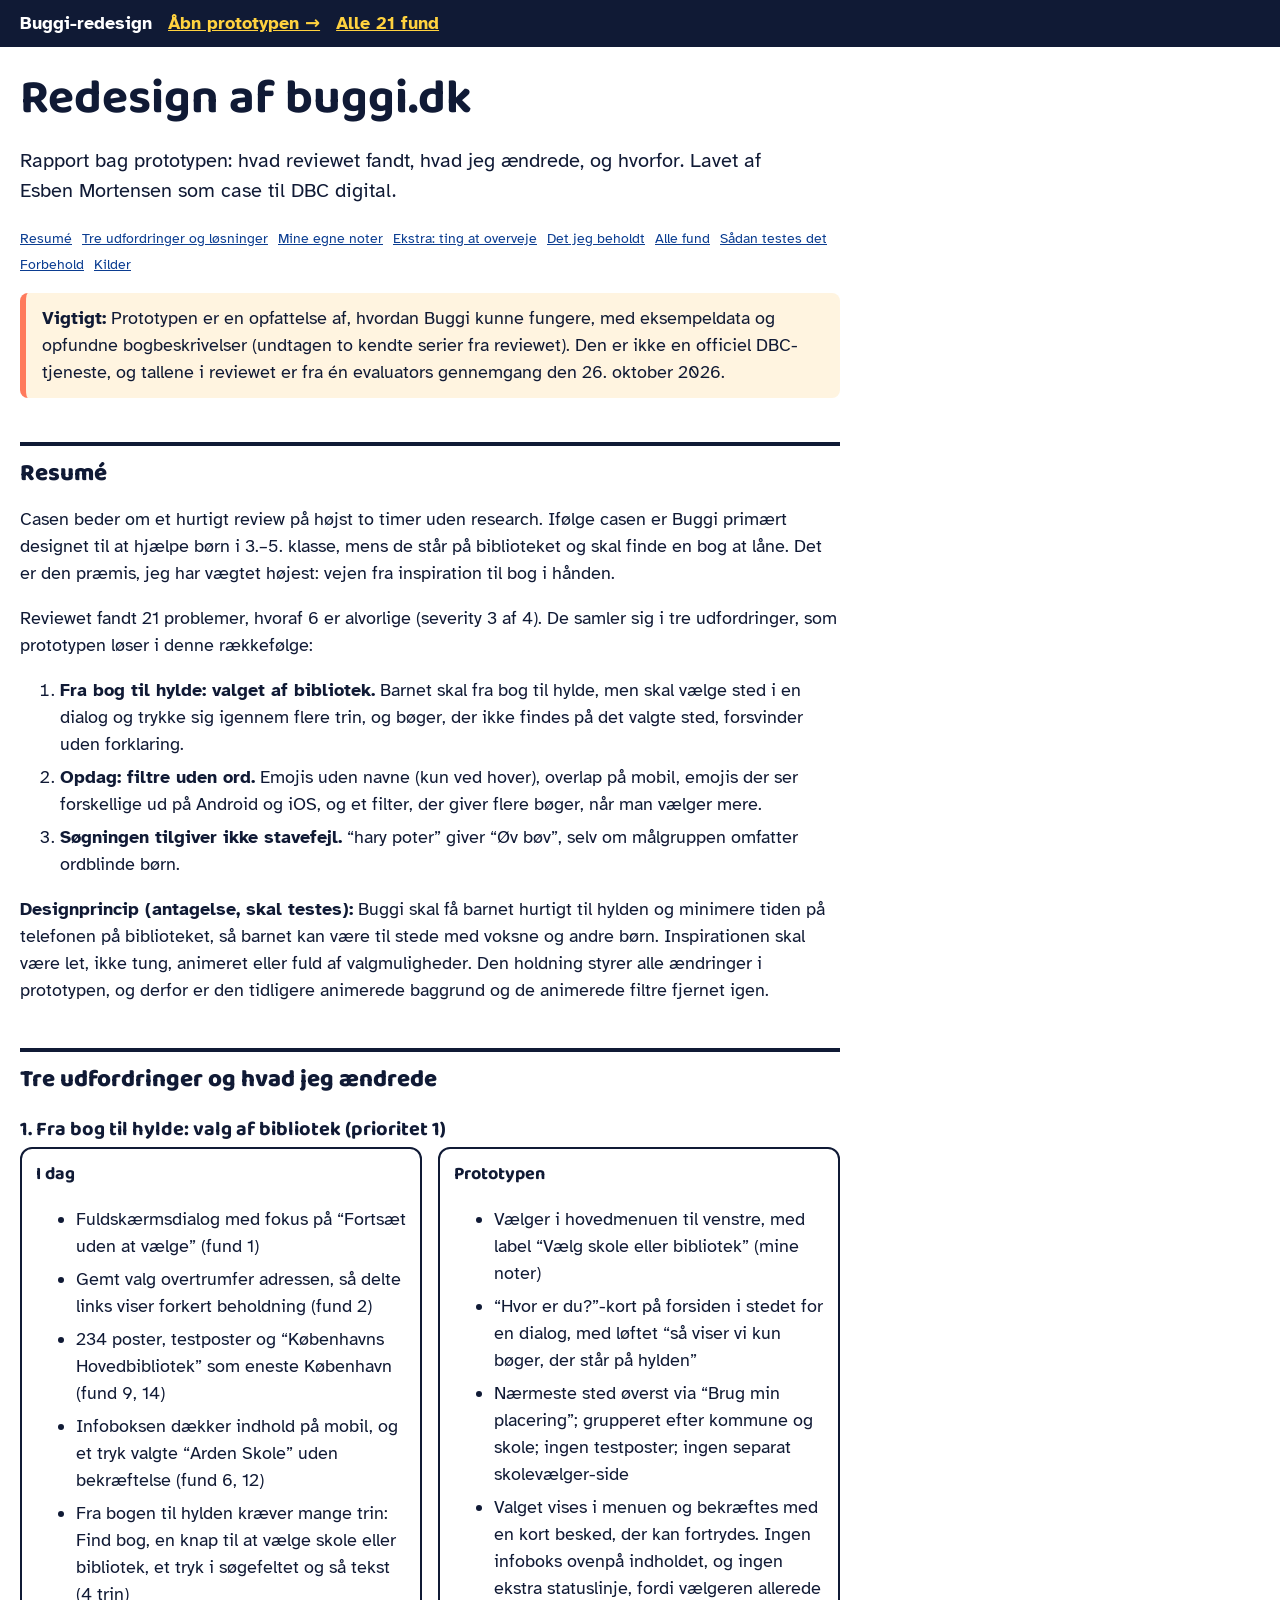
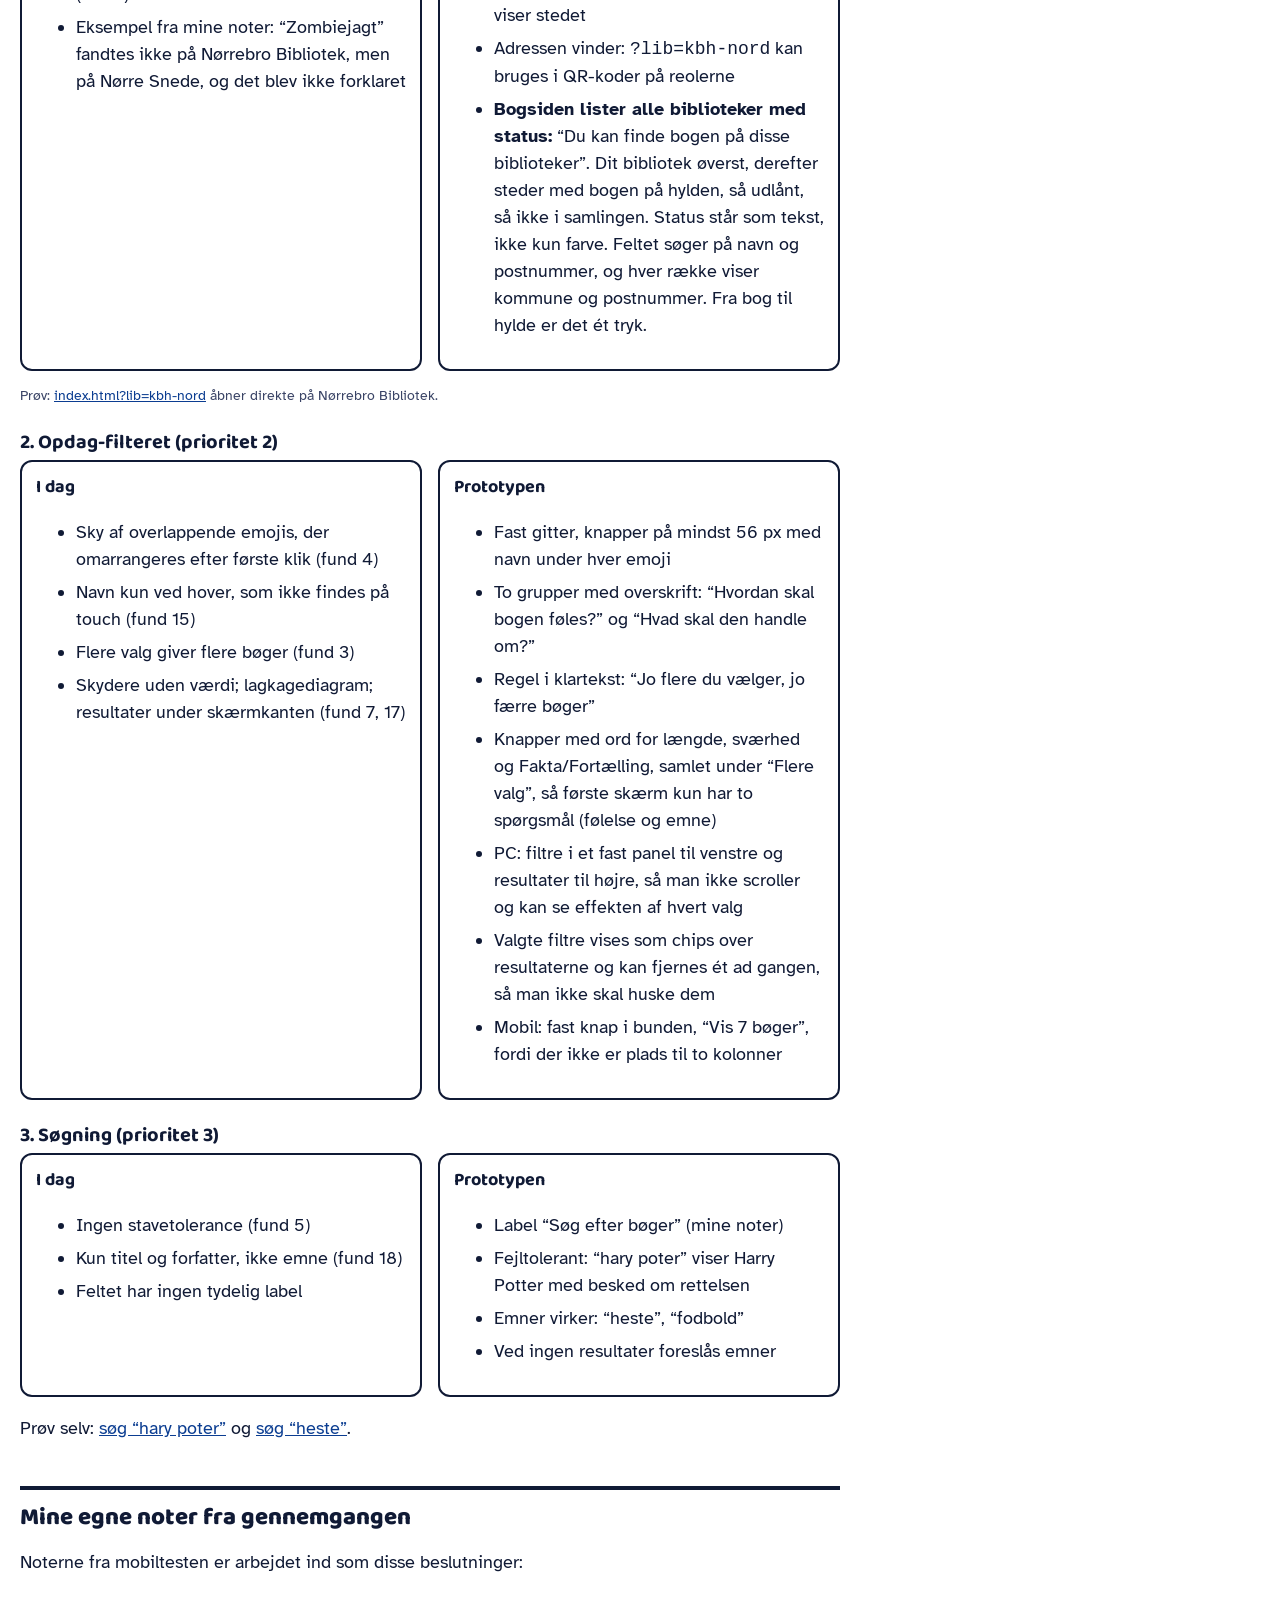
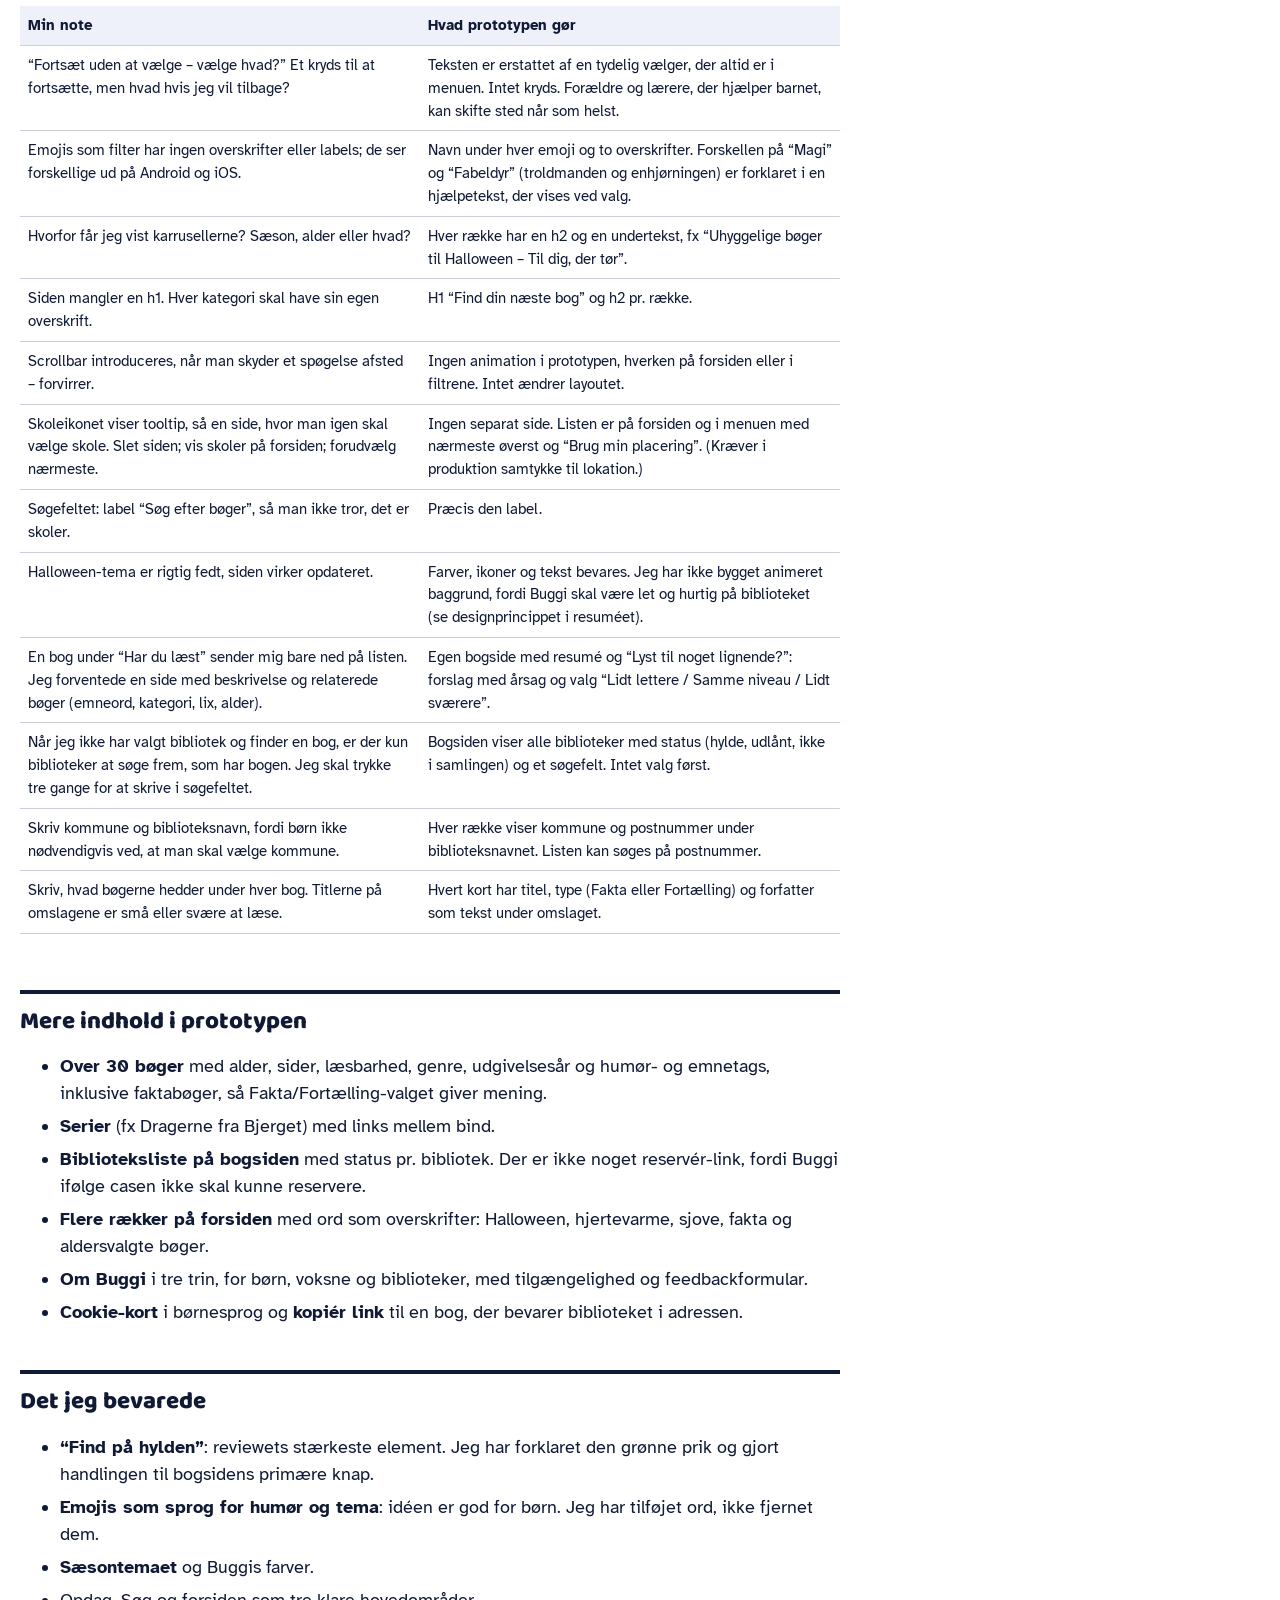
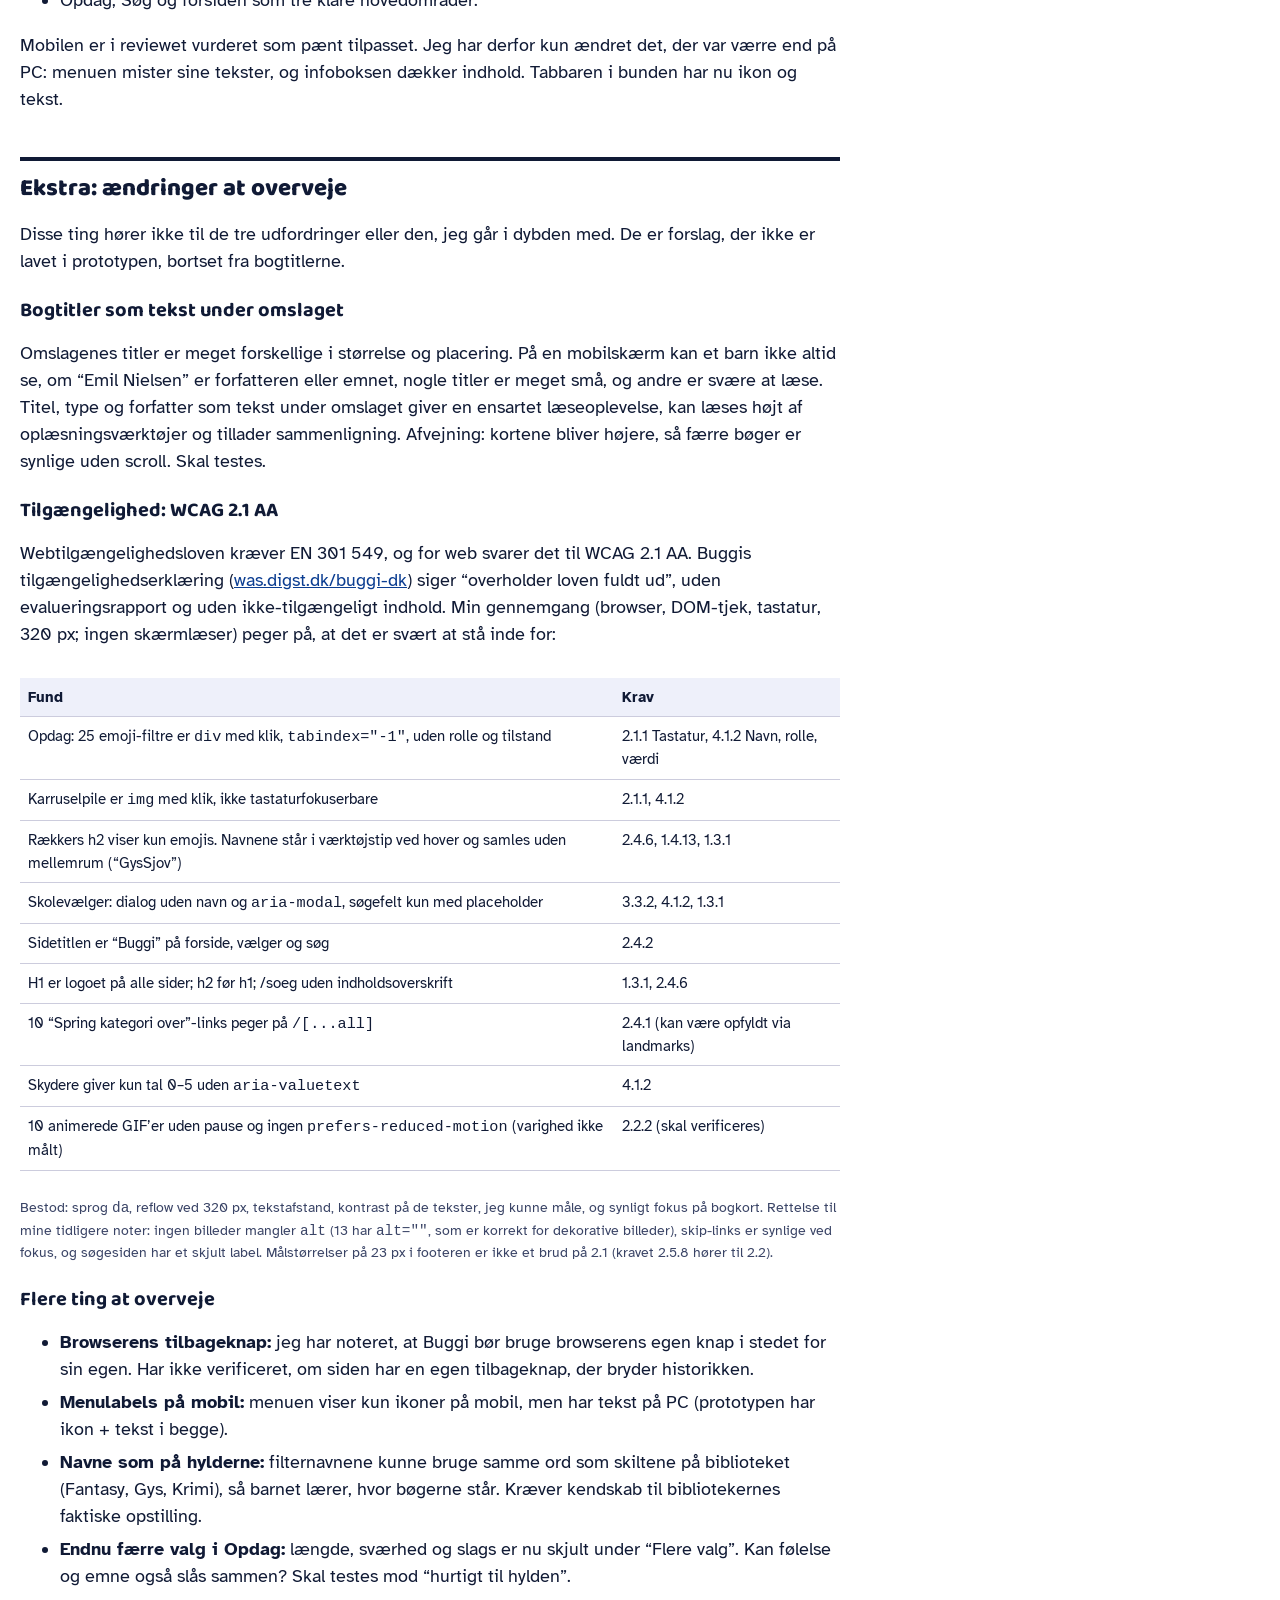
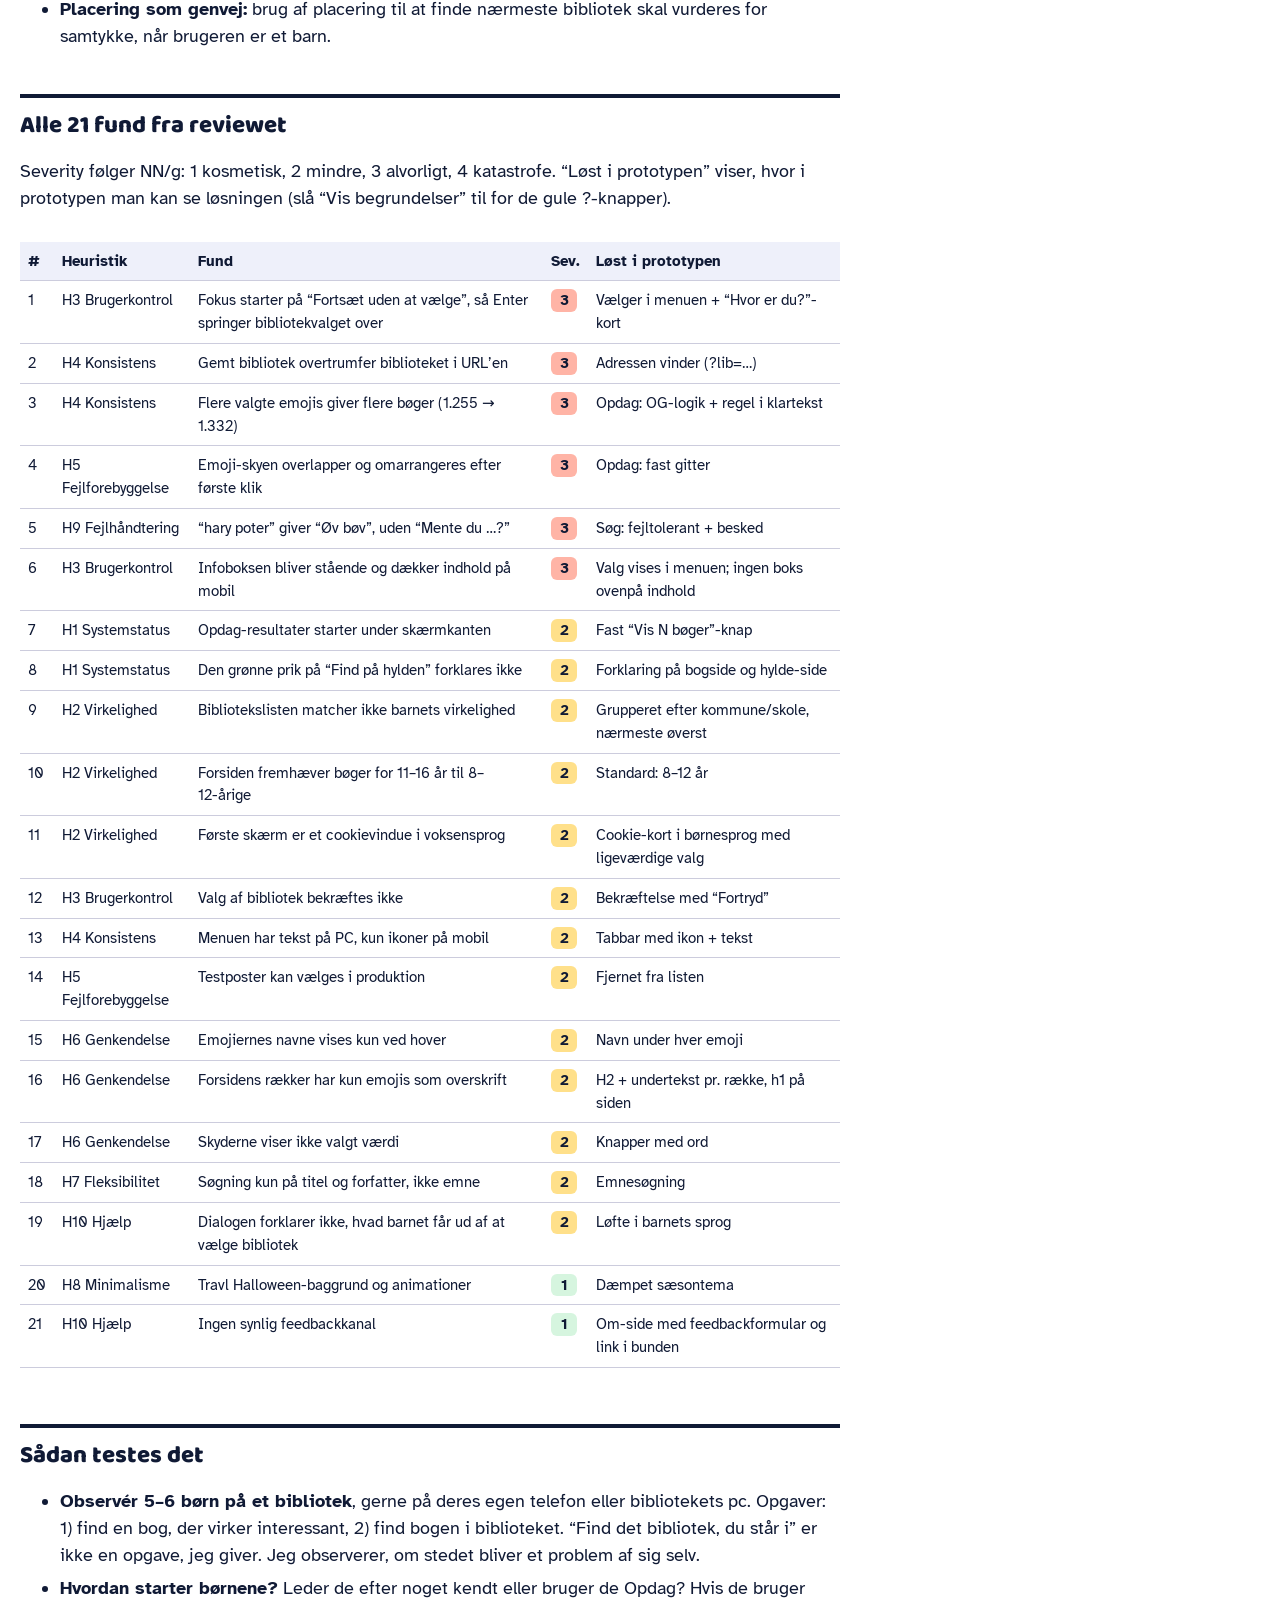
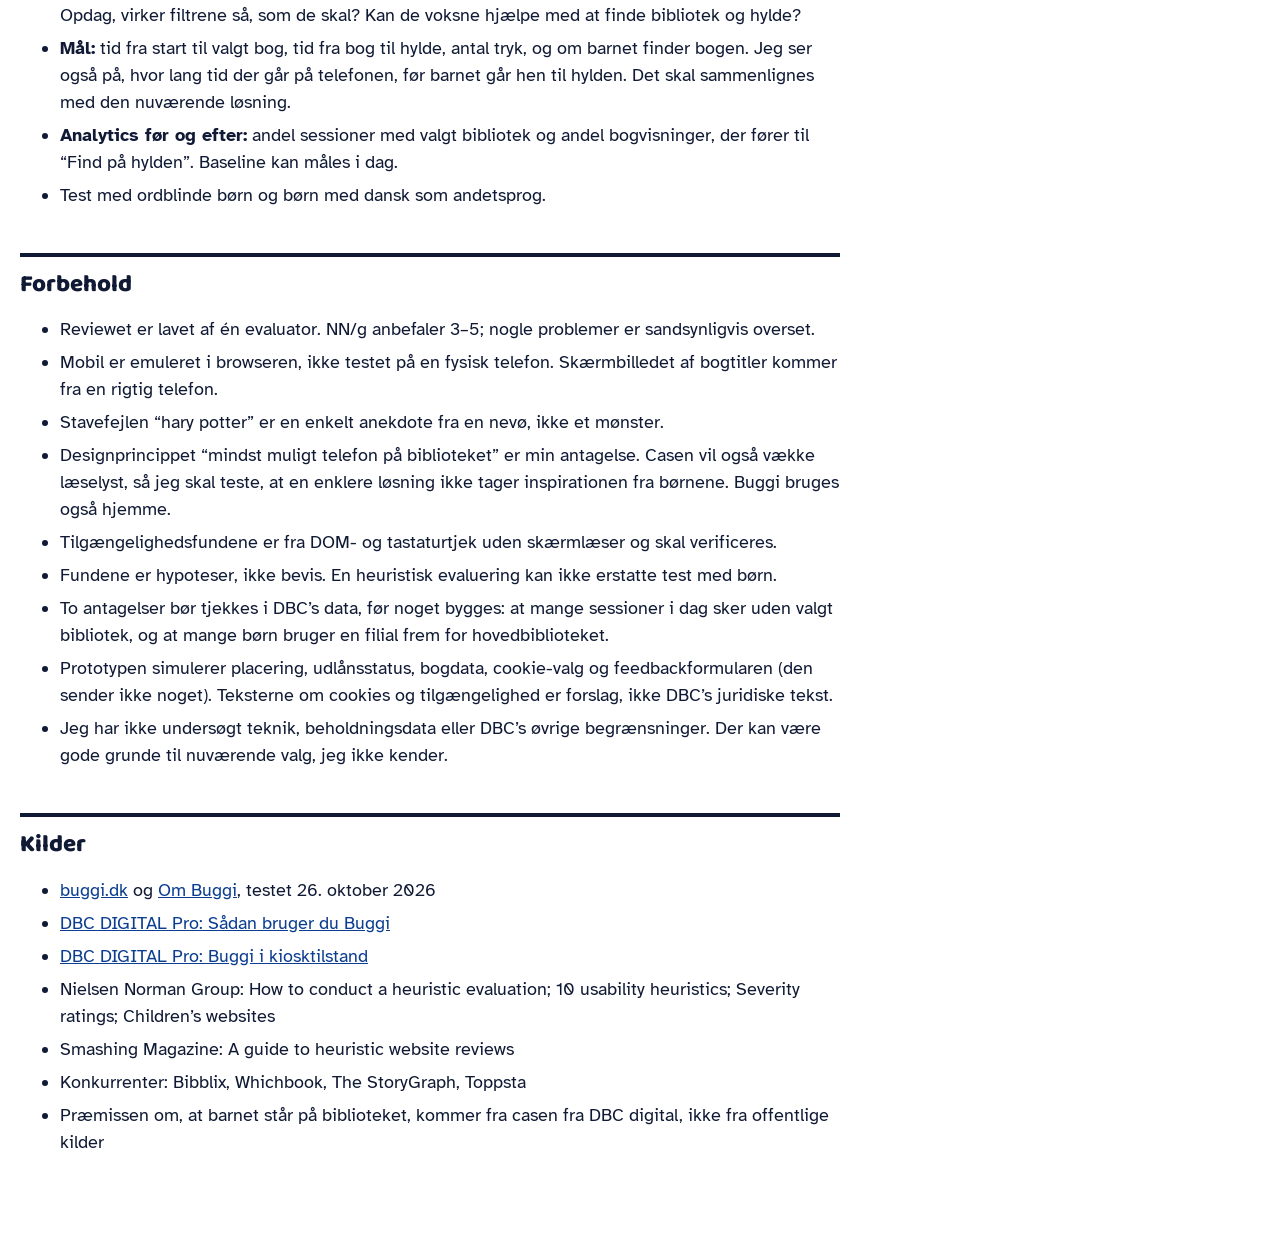
==== commit e81ca9b2: "Forenkl Opdag: længde, sværhed og slags under Flere valg Co-Authored-By: Claude Sonnet 5.5 <noreply@" ====
--- a/report.html
+++ b/report.html
@@ -65,7 +65,7 @@
 <h3>2. Opdag-filteret (prioritet 2)</h3>
 <div class="tr">
   <div><h4>I dag</h4><ul><li>Sky af overlappende emojis, der omarrangeres efter første klik (fund 4)</li><li>Navn kun ved hover, som ikke findes på touch (fund 15)</li><li>Flere valg giver flere bøger (fund 3)</li><li>Skydere uden værdi; lagkagediagram; resultater under skærmkanten (fund 7, 17)</li></ul></div>
-  <div><h4>Prototypen</h4><ul><li>Fast gitter, knapper på mindst 56 px med navn under hver emoji</li><li>To grupper med overskrift: “Hvordan skal bogen føles?” og “Hvad skal den handle om?”</li><li>Regel i klartekst: “Jo flere du vælger, jo færre bøger”</li><li>Knapper med ord for længde, sværhed og Fakta/Fortælling</li><li>PC: filtre i et fast panel til venstre og resultater til højre, så man ikke scroller og kan se effekten af hvert valg</li><li>Valgte filtre vises som chips over resultaterne og kan fjernes ét ad gangen, så man ikke skal huske dem</li><li>Mobil: fast knap i bunden, “Vis 7 bøger”, fordi der ikke er plads til to kolonner</li></ul></div>
+  <div><h4>Prototypen</h4><ul><li>Fast gitter, knapper på mindst 56 px med navn under hver emoji</li><li>To grupper med overskrift: “Hvordan skal bogen føles?” og “Hvad skal den handle om?”</li><li>Regel i klartekst: “Jo flere du vælger, jo færre bøger”</li><li>Knapper med ord for længde, sværhed og Fakta/Fortælling, samlet under “Flere valg”, så første skærm kun har to spørgsmål (følelse og emne)</li><li>PC: filtre i et fast panel til venstre og resultater til højre, så man ikke scroller og kan se effekten af hvert valg</li><li>Valgte filtre vises som chips over resultaterne og kan fjernes ét ad gangen, så man ikke skal huske dem</li><li>Mobil: fast knap i bunden, “Vis 7 bøger”, fordi der ikke er plads til to kolonner</li></ul></div>
 </div>
 <h3>3. Søgning (prioritet 3)</h3>
 <div class="tr">
@@ -126,7 +126,7 @@
   <li><b>Browserens tilbageknap:</b> jeg har noteret, at Buggi bør bruge browserens egen knap i stedet for sin egen. Har ikke verificeret, om siden har en egen tilbageknap, der bryder historikken.</li>
   <li><b>Menulabels på mobil:</b> menuen viser kun ikoner på mobil, men har tekst på PC (prototypen har ikon + tekst i begge).</li>
   <li><b>Navne som på hylderne:</b> filternavnene kunne bruge samme ord som skiltene på biblioteket (Fantasy, Gys, Krimi), så barnet lærer, hvor bøgerne står. Kræver kendskab til bibliotekernes faktiske opstilling.</li>
-  <li><b>Færre trin i Opdag:</b> kan det klare sig med færre filtre? Skal testes mod “hurtigt til hylden”.</li>
+  <li><b>Endnu færre valg i Opdag:</b> længde, sværhed og slags er nu skjult under “Flere valg”. Kan følelse og emne også slås sammen? Skal testes mod “hurtigt til hylden”.</li>
   <li><b>Placering som genvej:</b> brug af placering til at finde nærmeste bibliotek skal vurderes for samtykke, når brugeren er et barn.</li>
 </ul>
 
